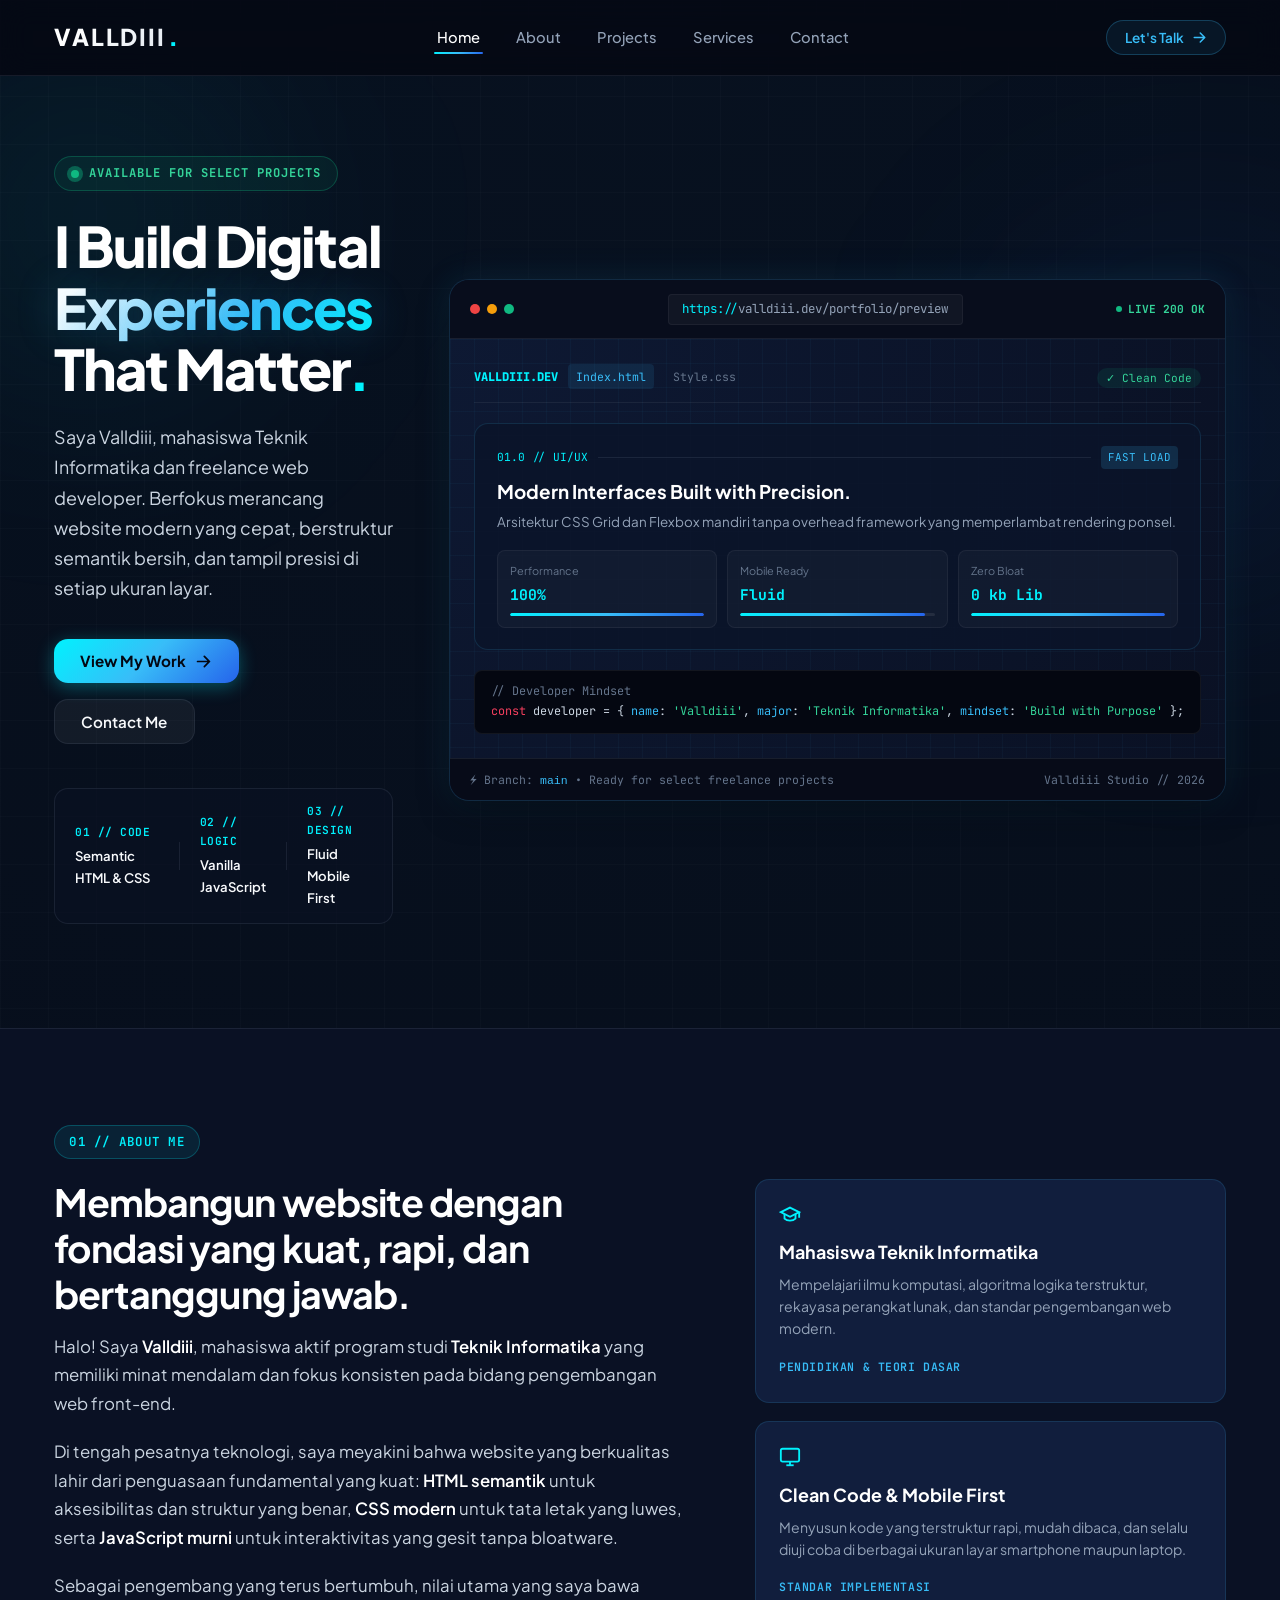
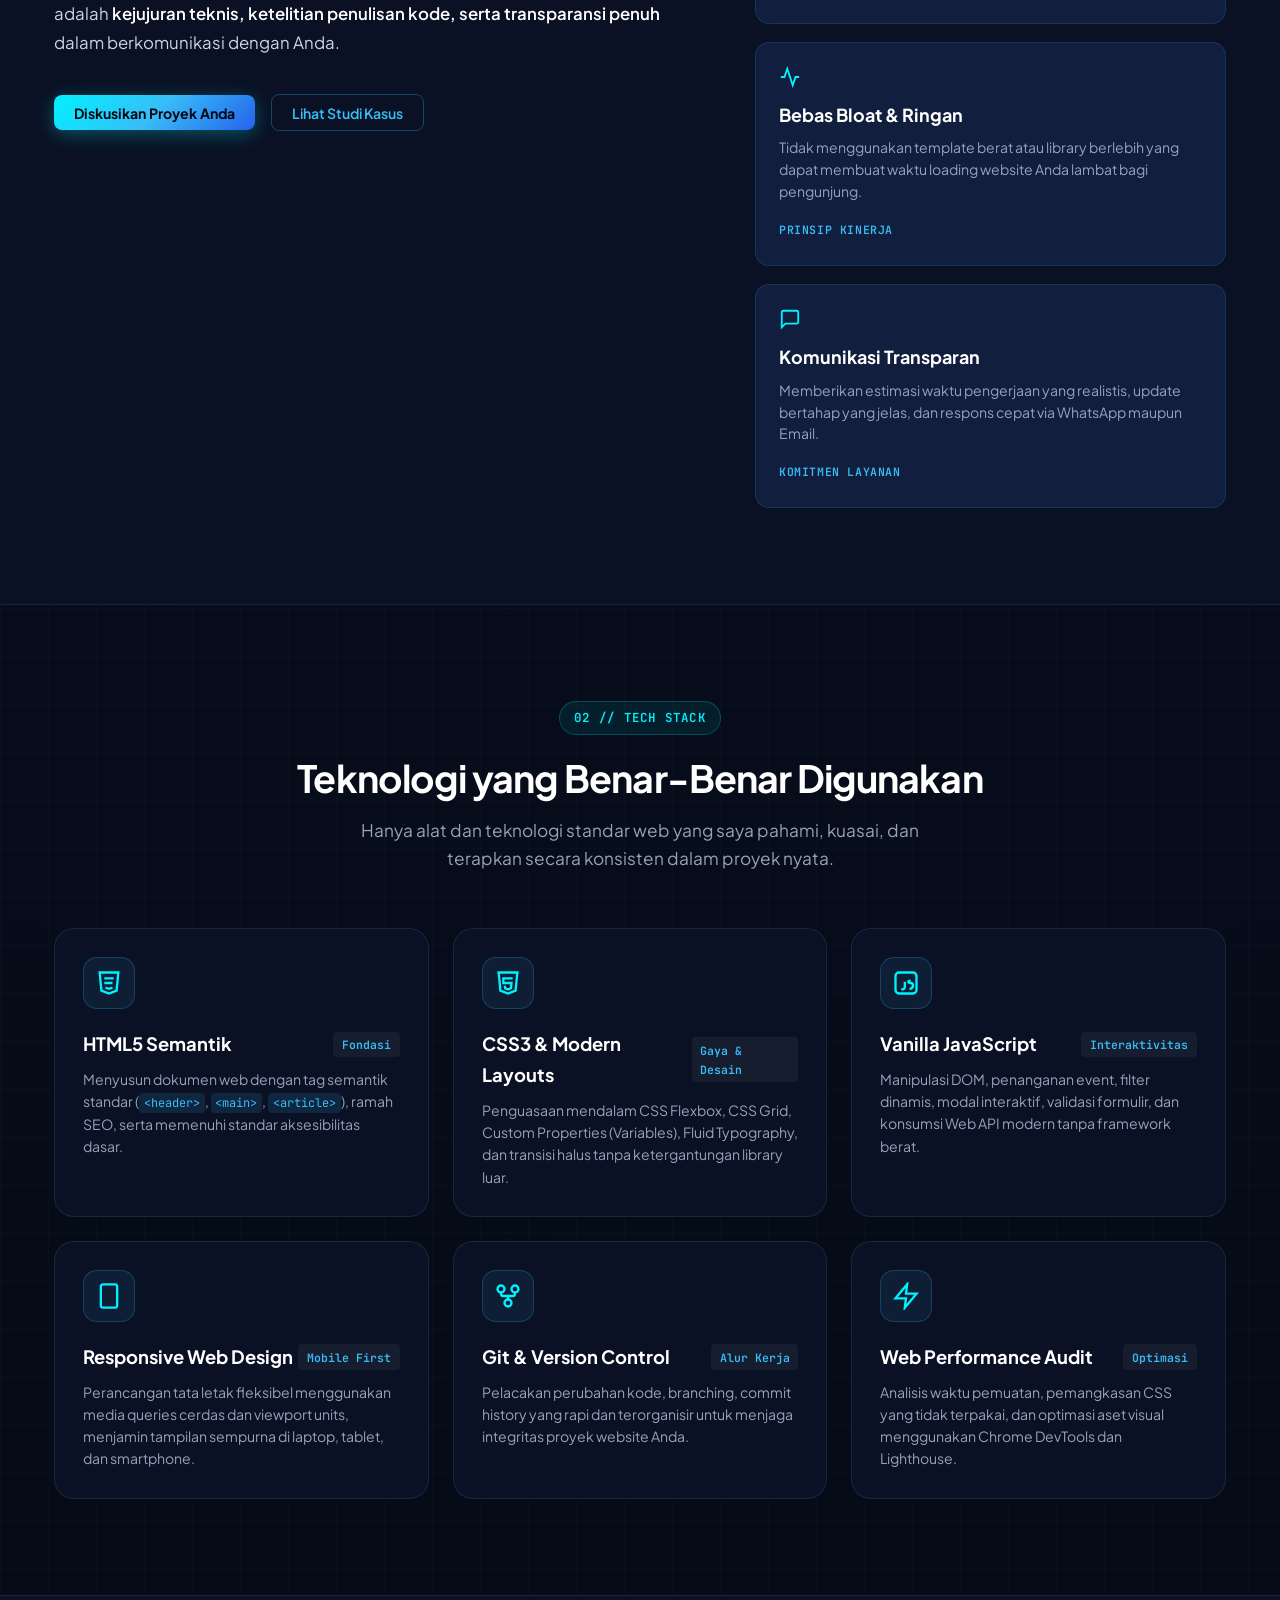
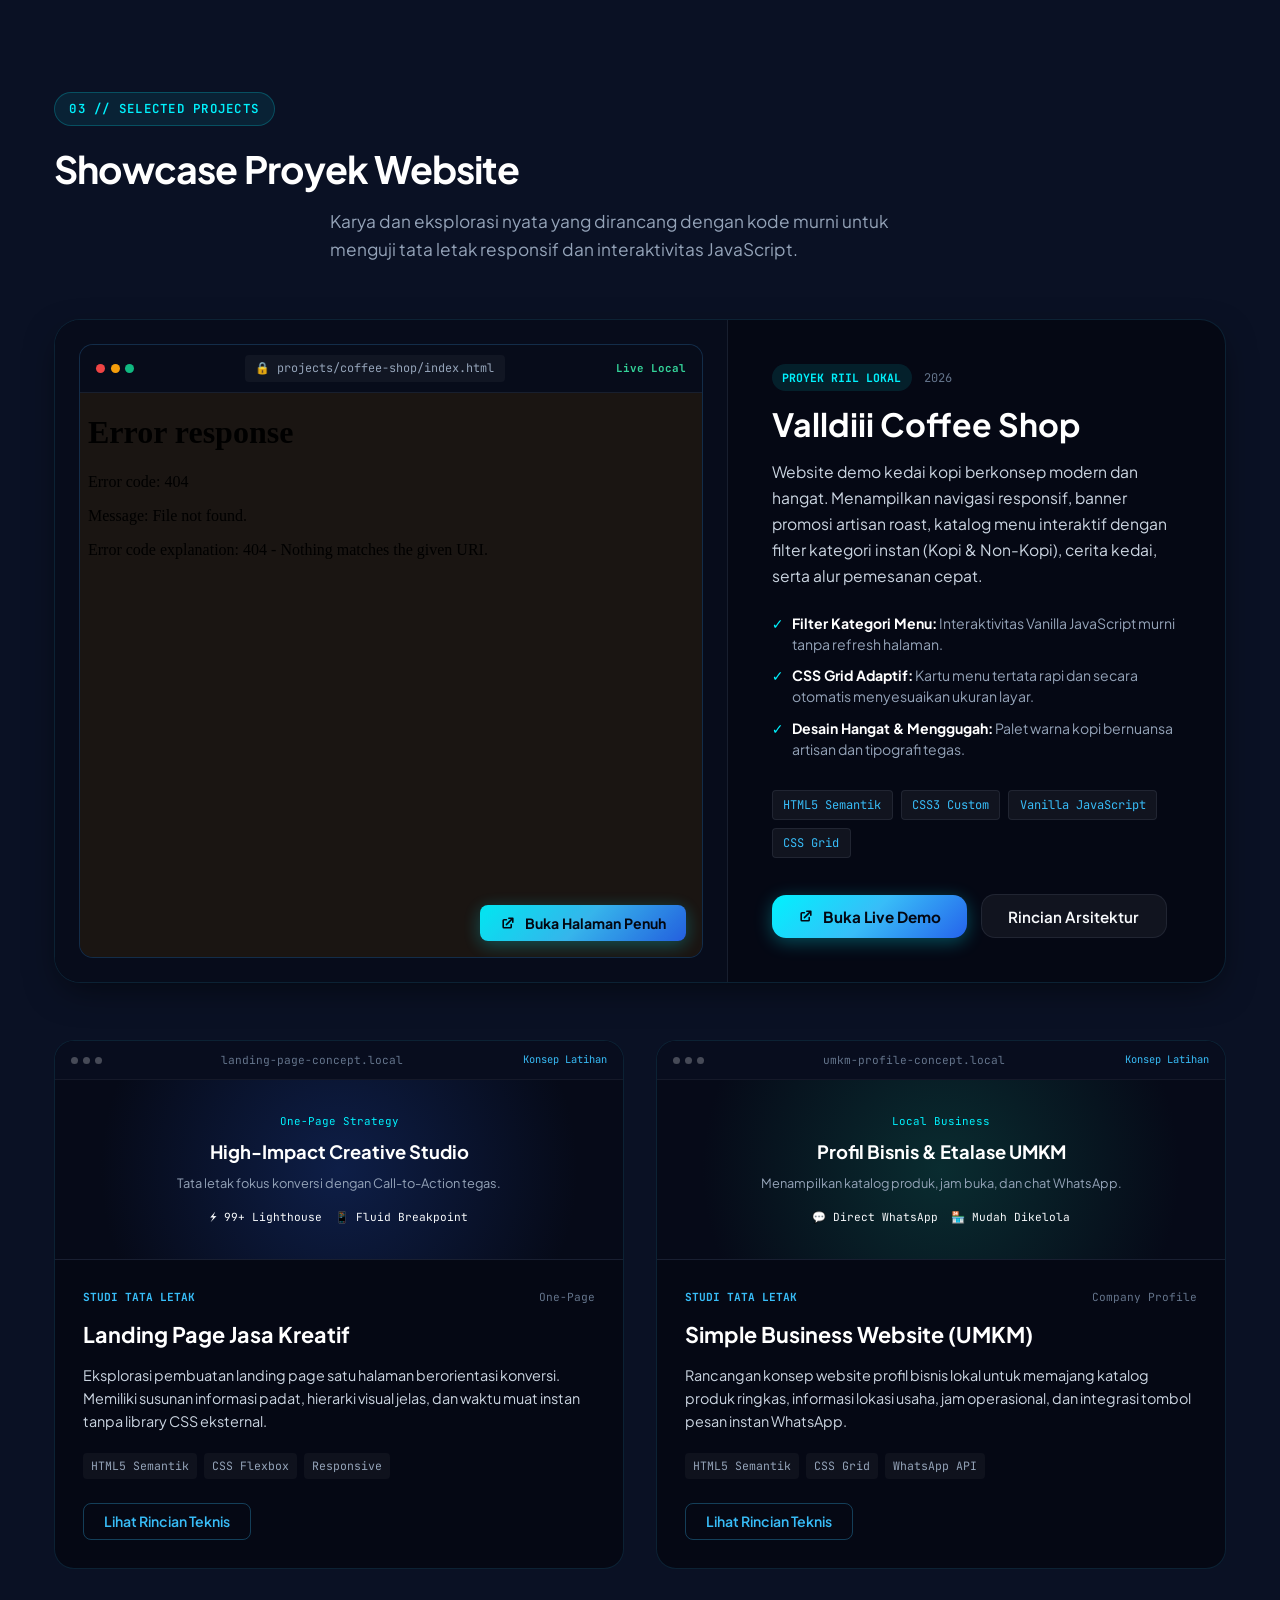
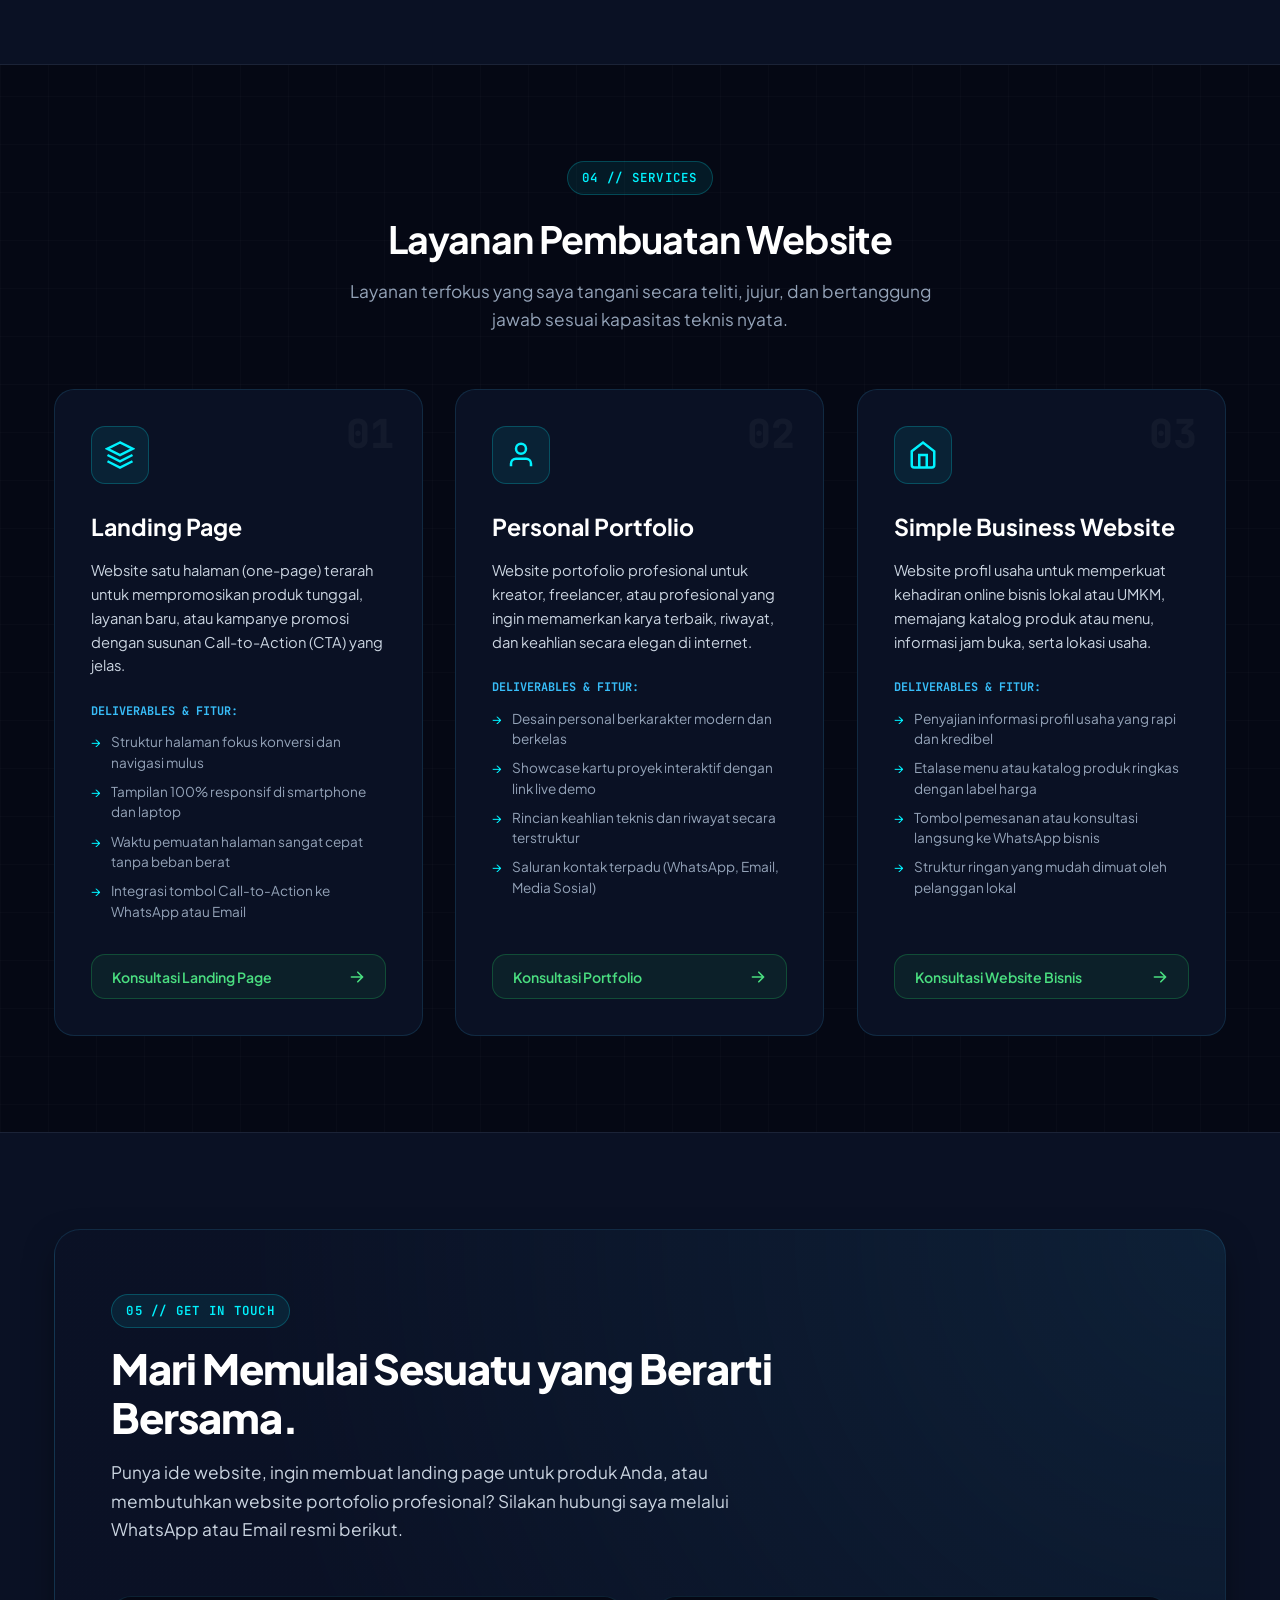
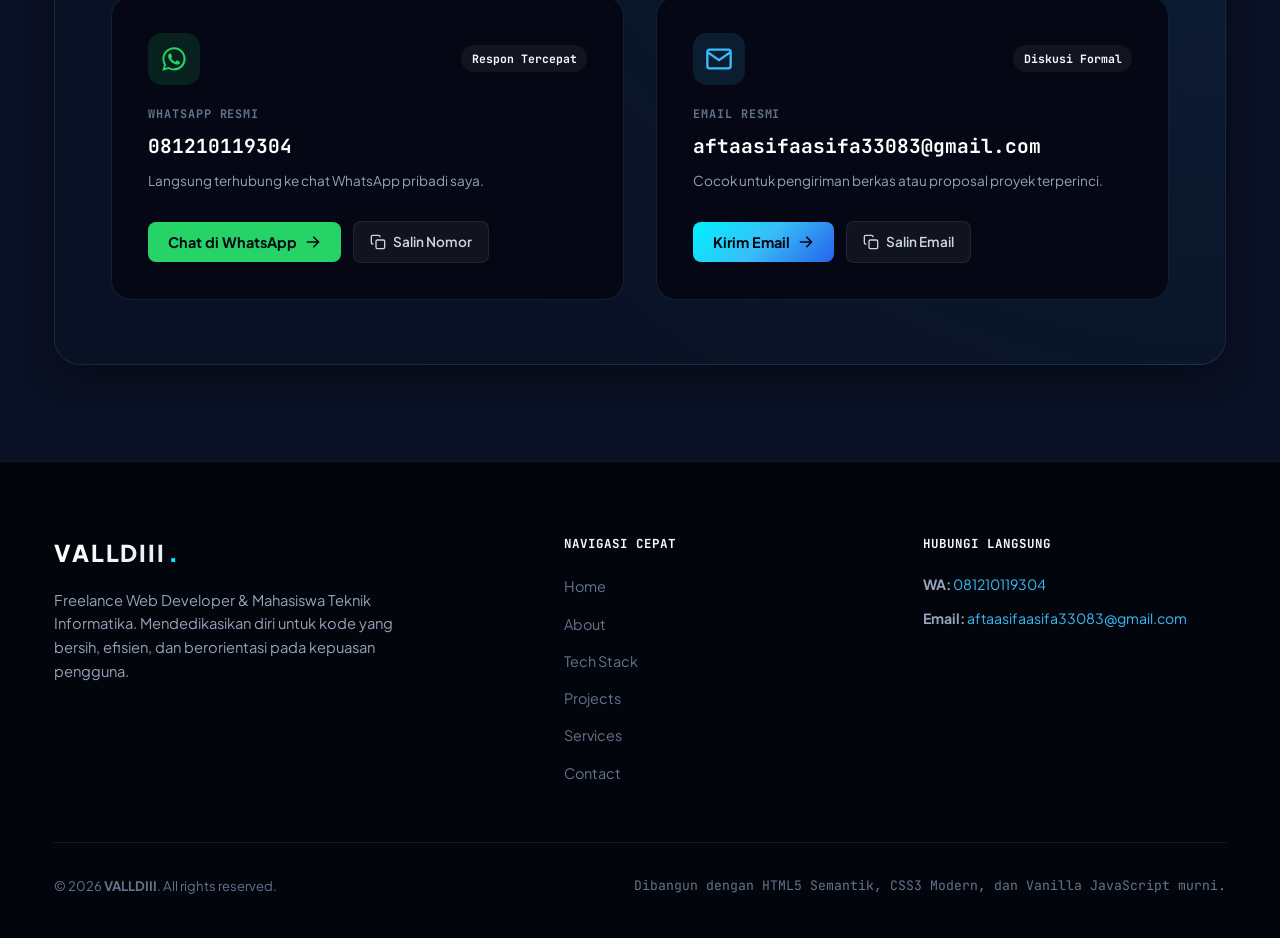
==== index.html @ b95121d5 "Upload portfolio VALLDIII" ====
<!DOCTYPE html>
<html lang="id">
<head>
  <meta charset="UTF-8">
  <meta name="viewport" content="width=device-width, initial-scale=1.0">
  <meta name="description" content="Valldiii - Freelance Web Developer & Mahasiswa Teknik Informatika. Membangun website yang cepat, berstruktur semantik, responsif, dan mudah digunakan.">
  <meta name="author" content="Valldiii">
  <meta name="theme-color" content="#05070f">
  <title>VALLDIII — Freelance Web Developer</title>

  <!-- Google Fonts: Plus Jakarta Sans & JetBrains Mono -->
  <link rel="preconnect" href="https://fonts.googleapis.com">
  <link rel="preconnect" href="https://fonts.gstatic.com" crossorigin>
  <link href="https://fonts.googleapis.com/css2?family=JetBrains+Mono:wght@400;500;600;700&family=Plus+Jakarta+Sans:wght@400;500;600;700;800&display=swap" rel="stylesheet">

  <!-- Main Stylesheet -->
  <link rel="stylesheet" href="style.css?v=3.0">
</head>
<body>

  <!-- ========================================================
       1. HEADER & NAVBAR
       ======================================================== -->
  <header class="site-header" id="header">
    <div class="container nav-container">
      <!-- Minimalist Text Logo -->
      <a href="#home" class="brand-logo" aria-label="Valldiii - Kembali ke Beranda">
        <span class="logo-text">VALLDIII</span>
        <span class="logo-dot" aria-hidden="true">.</span>
      </a>

      <!-- Desktop Navigation Menu -->
      <nav class="nav-menu" id="nav-menu" aria-label="Navigasi Utama">
        <ul class="nav-list">
          <li><a href="#home" class="nav-link active">Home</a></li>
          <li><a href="#about" class="nav-link">About</a></li>
          <li><a href="#projects" class="nav-link">Projects</a></li>
          <li><a href="#services" class="nav-link">Services</a></li>
          <li><a href="#contact" class="nav-link">Contact</a></li>
        </ul>
      </nav>

      <!-- Right Header Actions -->
      <div class="header-action">
        <a href="#contact" class="btn btn-nav-cta">
          <span>Let's Talk</span>
          <svg viewBox="0 0 20 20" fill="currentColor" width="15" height="15" aria-hidden="true">
            <path fill-rule="evenodd" d="M10.293 3.293a1 1 0 011.414 0l6 6a1 1 0 010 1.414l-6 6a1 1 0 01-1.414-1.414L14.586 11H3a1 1 0 110-2h11.586l-4.293-4.293a1 1 0 010-1.414z" clip-rule="evenodd"/>
          </svg>
        </a>

        <!-- Mobile Hamburger Toggle -->
        <button type="button" class="nav-toggle" id="nav-toggle" aria-controls="nav-menu" aria-expanded="false" aria-label="Buka menu navigasi mobile">
          <span class="hamburger-bar"></span>
          <span class="hamburger-bar"></span>
          <span class="hamburger-bar"></span>
        </button>
      </div>
    </div>
  </header>

  <!-- Mobile Navigation Drawer Overlay -->
  <div class="mobile-drawer-overlay" id="drawer-overlay" aria-hidden="true"></div>

  <main>
    <!-- ========================================================
         2. HERO SECTION (EDITORIAL 2-COLUMN LAYOUT)
         ======================================================== -->
    <section class="hero-section" id="home">
      <!-- Ambient Gradient Backlight -->
      <div class="hero-glow-orb hero-orb-left" aria-hidden="true"></div>
      <div class="hero-glow-orb hero-orb-right" aria-hidden="true"></div>

      <div class="container hero-container">
        <!-- Kolom Kiri: Headline & Call To Actions -->
        <div class="hero-col-content" data-reveal="fade-up">
          <div class="hero-status-pill">
            <span class="pulse-core"></span>
            <span class="status-label">AVAILABLE FOR SELECT PROJECTS</span>
          </div>

          <h1 class="hero-headline">
            I Build Digital <br>
            <span class="headline-gradient">Experiences</span> <br>
            That Matter<span class="accent-period">.</span>
          </h1>

          <p class="hero-lead">
            Saya Valldiii, mahasiswa Teknik Informatika dan freelance web developer. Berfokus merancang website modern yang cepat, berstruktur semantik bersih, dan tampil presisi di setiap ukuran layar.
          </p>

          <div class="hero-cta-group">
            <a href="#projects" class="btn btn-primary" id="hero-btn-work">
              <span>View My Work</span>
              <svg viewBox="0 0 20 20" fill="currentColor" width="17" height="17" aria-hidden="true">
                <path fill-rule="evenodd" d="M10.293 3.293a1 1 0 011.414 0l6 6a1 1 0 010 1.414l-6 6a1 1 0 01-1.414-1.414L14.586 11H3a1 1 0 110-2h11.586l-4.293-4.293a1 1 0 010-1.414z" clip-rule="evenodd"/>
              </svg>
            </a>
            <a href="#contact" class="btn btn-secondary" id="hero-btn-contact">
              <span>Contact Me</span>
            </a>
          </div>

          <!-- Developer Telemetry Badges -->
          <div class="hero-telemetry-strip">
            <div class="telemetry-item">
              <span class="telemetry-tag">01 // CODE</span>
              <span class="telemetry-value">Semantic HTML &amp; CSS</span>
            </div>
            <div class="telemetry-separator" aria-hidden="true"></div>
            <div class="telemetry-item">
              <span class="telemetry-tag">02 // LOGIC</span>
              <span class="telemetry-value">Vanilla JavaScript</span>
            </div>
            <div class="telemetry-separator" aria-hidden="true"></div>
            <div class="telemetry-item">
              <span class="telemetry-tag">03 // DESIGN</span>
              <span class="telemetry-value">Fluid Mobile First</span>
            </div>
          </div>
        </div>

        <!-- Kolom Kanan: High-Fidelity Developer Browser & Code Mockup -->
        <div class="hero-col-mockup" data-reveal="fade-left">
          <div class="mockup-frame-card" aria-label="Mockup antarmuka website dan kode murni Valldiii">
            <!-- Decorative Window Grid Header -->
            <div class="mockup-window-topbar">
              <div class="window-controls" aria-hidden="true">
                <span class="ctrl-dot dot-close"></span>
                <span class="ctrl-dot dot-minimize"></span>
                <span class="ctrl-dot dot-maximize"></span>
              </div>
              <div class="window-address-tab">
                <span class="addr-protocol">https://</span>valldiii.dev/portfolio/preview
              </div>
              <div class="window-status-badge">
                <span class="status-live-dot"></span> LIVE 200 OK
              </div>
            </div>

            <!-- Mockup Interactive Viewport -->
            <div class="mockup-viewport">
              <!-- Decorative Grid Lines -->
              <div class="viewport-grid-bg" aria-hidden="true"></div>

              <!-- Top Micro Nav -->
              <div class="mock-browser-nav">
                <div class="mock-nav-left">
                  <span class="mock-brand-badge">VALLDIII.DEV</span>
                  <span class="mock-nav-item active">Index.html</span>
                  <span class="mock-nav-item">Style.css</span>
                </div>
                <div class="mock-nav-right">
                  <span class="mock-build-pill">✓ Clean Code</span>
                </div>
              </div>

              <!-- Visual Website Showcase Inside Mockup -->
              <div class="mock-showcase-box">
                <div class="mock-eyebrow-line">
                  <span class="mock-num">01.0 // UI/UX</span>
                  <span class="mock-line"></span>
                  <span class="mock-chip">FAST LOAD</span>
                </div>
                <h3 class="mock-h3">Modern Interfaces Built with Precision.</h3>
                <p class="mock-p">
                  Arsitektur CSS Grid dan Flexbox mandiri tanpa overhead framework yang memperlambat rendering ponsel.
                </p>

                <!-- Mini Cards Component Demo -->
                <div class="mock-metrics-row">
                  <div class="mock-metric-card">
                    <span class="metric-title">Performance</span>
                    <span class="metric-num">100%</span>
                    <div class="metric-bar"><div class="metric-fill" style="width: 100%;"></div></div>
                  </div>
                  <div class="mock-metric-card">
                    <span class="metric-title">Mobile Ready</span>
                    <span class="metric-num">Fluid</span>
                    <div class="metric-bar"><div class="metric-fill" style="width: 95%;"></div></div>
                  </div>
                  <div class="mock-metric-card">
                    <span class="metric-title">Zero Bloat</span>
                    <span class="metric-num">0 kb Lib</span>
                    <div class="metric-bar"><div class="metric-fill" style="width: 100%;"></div></div>
                  </div>
                </div>
              </div>

              <!-- Code Snippet Bar -->
              <div class="mock-code-strip">
                <div class="code-comment">// Developer Mindset</div>
                <div class="code-line"><span class="c-keyword">const</span> developer = { <span class="c-prop">name</span>: <span class="c-str">'Valldiii'</span>, <span class="c-prop">major</span>: <span class="c-str">'Teknik Informatika'</span>, <span class="c-prop">mindset</span>: <span class="c-str">'Build with Purpose'</span> };</div>
              </div>
            </div>

            <!-- Mockup Window Footer Terminal -->
            <div class="mockup-window-footer">
              <span class="term-left">⚡ Branch: <code>main</code> • Ready for select freelance projects</span>
              <span class="term-right">Valldiii Studio // 2026</span>
            </div>
          </div>
        </div>
      </div>
    </section>

    <!-- ========================================================
         3. ABOUT SECTION (EDITORIAL STATEMENT & STUDENT PROFILE)
         ======================================================== -->
    <section class="site-section about-section" id="about">
      <div class="container">
        <div class="section-badge-wrap" data-reveal="fade-up">
          <span class="editorial-badge">01 // ABOUT ME</span>
        </div>

        <div class="about-grid">
          <!-- Kolom Kiri: Cerita & Pendekatan Jujur -->
          <div class="about-main-narrative" data-reveal="fade-up">
            <h2 class="section-title">
              Membangun website dengan fondasi yang kuat, rapi, dan bertanggung jawab.
            </h2>
            <div class="about-bio-text">
              <p>
                Halo! Saya <strong>Valldiii</strong>, mahasiswa aktif program studi <strong>Teknik Informatika</strong> yang memiliki minat mendalam dan fokus konsisten pada bidang pengembangan web front-end.
              </p>
              <p>
                Di tengah pesatnya teknologi, saya meyakini bahwa website yang berkualitas lahir dari penguasaan fundamental yang kuat: <strong>HTML semantik</strong> untuk aksesibilitas dan struktur yang benar, <strong>CSS modern</strong> untuk tata letak yang luwes, serta <strong>JavaScript murni</strong> untuk interaktivitas yang gesit tanpa bloatware.
              </p>
              <p>
                Sebagai pengembang yang terus bertumbuh, nilai utama yang saya bawa adalah <strong>kejujuran teknis, ketelitian penulisan kode, serta transparansi penuh</strong> dalam berkomunikasi dengan Anda.
              </p>
            </div>

            <div class="about-action-row">
              <a href="#contact" class="btn btn-primary btn-sm">
                <span>Diskusikan Proyek Anda</span>
              </a>
              <a href="#projects" class="btn btn-outline btn-sm">
                <span>Lihat Studi Kasus</span>
              </a>
            </div>
          </div>

          <!-- Kolom Kanan: Bento Profile Highlights (Jujur & Relevan) -->
          <div class="about-bento-grid" data-reveal="fade-left">
            <!-- Bento Card 1 -->
            <div class="bento-card">
              <div class="bento-icon-tag">
                <svg viewBox="0 0 24 24" width="22" height="22" fill="none" stroke="currentColor" stroke-width="2">
                  <path d="M22 10v6M2 10l10-5 10 5-10 5z"/>
                  <path d="M6 12v5c3 3 9 3 12 0v-5"/>
                </svg>
              </div>
              <h3 class="bento-title">Mahasiswa Teknik Informatika</h3>
              <p class="bento-desc">
                Mempelajari ilmu komputasi, algoritma logika terstruktur, rekayasa perangkat lunak, dan standar pengembangan web modern.
              </p>
              <span class="bento-meta">Pendidikan &amp; Teori Dasar</span>
            </div>

            <!-- Bento Card 2 -->
            <div class="bento-card">
              <div class="bento-icon-tag">
                <svg viewBox="0 0 24 24" width="22" height="22" fill="none" stroke="currentColor" stroke-width="2">
                  <rect x="2" y="3" width="20" height="14" rx="2" ry="2"/>
                  <line x1="8" y1="21" x2="16" y2="21"/>
                  <line x1="12" y1="17" x2="12" y2="21"/>
                </svg>
              </div>
              <h3 class="bento-title">Clean Code &amp; Mobile First</h3>
              <p class="bento-desc">
                Menyusun kode yang terstruktur rapi, mudah dibaca, dan selalu diuji coba di berbagai ukuran layar smartphone maupun laptop.
              </p>
              <span class="bento-meta">Standar Implementasi</span>
            </div>

            <!-- Bento Card 3 -->
            <div class="bento-card">
              <div class="bento-icon-tag">
                <svg viewBox="0 0 24 24" width="22" height="22" fill="none" stroke="currentColor" stroke-width="2">
                  <polyline points="22 12 18 12 15 21 9 3 6 12 2 12"/>
                </svg>
              </div>
              <h3 class="bento-title">Bebas Bloat &amp; Ringan</h3>
              <p class="bento-desc">
                Tidak menggunakan template berat atau library berlebih yang dapat membuat waktu loading website Anda lambat bagi pengunjung.
              </p>
              <span class="bento-meta">Prinsip Kinerja</span>
            </div>

            <!-- Bento Card 4 -->
            <div class="bento-card">
              <div class="bento-icon-tag">
                <svg viewBox="0 0 24 24" width="22" height="22" fill="none" stroke="currentColor" stroke-width="2">
                  <path d="M21 15a2 2 0 0 1-2 2H7l-4 4V5a2 2 0 0 1 2-2h14a2 2 0 0 1 2 2z"/>
                </svg>
              </div>
              <h3 class="bento-title">Komunikasi Transparan</h3>
              <p class="bento-desc">
                Memberikan estimasi waktu pengerjaan yang realistis, update bertahap yang jelas, dan respons cepat via WhatsApp maupun Email.
              </p>
              <span class="bento-meta">Komitmen Layanan</span>
            </div>
          </div>
        </div>
      </div>
    </section>

    <!-- ========================================================
         4. TECH STACK SECTION (FOCUSED & HONEST STACK)
         ======================================================== -->
    <section class="site-section tech-section" id="tech-stack">
      <div class="container">
        <div class="section-badge-wrap text-center" data-reveal="fade-up">
          <span class="editorial-badge">02 // TECH STACK</span>
        </div>

        <div class="section-heading-box text-center" data-reveal="fade-up">
          <h2 class="section-title">Teknologi yang Benar-Benar Digunakan</h2>
          <p class="section-subtitle">
            Hanya alat dan teknologi standar web yang saya pahami, kuasai, dan terapkan secara konsisten dalam proyek nyata.
          </p>
        </div>

        <div class="tech-grid" data-reveal="fade-up">
          <!-- Stack Item 1: HTML5 -->
          <div class="tech-item-card">
            <div class="tech-icon-circle">
              <svg viewBox="0 0 24 24" width="28" height="28" fill="none" stroke="currentColor" stroke-width="2">
                <path d="M4 3h16l-1.5 15.5L12 21l-6.5-2.5L4 3z"/>
                <path d="M8 8h8M8 12h7M9 16l3 1 3-1"/>
              </svg>
            </div>
            <div class="tech-body">
              <div class="tech-top">
                <h3 class="tech-name">HTML5 Semantik</h3>
                <span class="tech-badge">Fondasi</span>
              </div>
              <p class="tech-desc">
                Menyusun dokumen web dengan tag semantik standar (<code class="inline-code">&lt;header&gt;</code>, <code class="inline-code">&lt;main&gt;</code>, <code class="inline-code">&lt;article&gt;</code>), ramah SEO, serta memenuhi standar aksesibilitas dasar.
              </p>
            </div>
          </div>

          <!-- Stack Item 2: CSS3 -->
          <div class="tech-item-card">
            <div class="tech-icon-circle">
              <svg viewBox="0 0 24 24" width="28" height="28" fill="none" stroke="currentColor" stroke-width="2">
                <path d="M4 3h16l-1.5 15.5L12 21l-6.5-2.5L4 3z"/>
                <path d="M16 8H8v4h7l-.5 4.5-2.5 1-2.5-1-.2-2"/>
              </svg>
            </div>
            <div class="tech-body">
              <div class="tech-top">
                <h3 class="tech-name">CSS3 &amp; Modern Layouts</h3>
                <span class="tech-badge">Gaya &amp; Desain</span>
              </div>
              <p class="tech-desc">
                Penguasaan mendalam CSS Flexbox, CSS Grid, Custom Properties (Variables), Fluid Typography, dan transisi halus tanpa ketergantungan library luar.
              </p>
            </div>
          </div>

          <!-- Stack Item 3: Vanilla JavaScript -->
          <div class="tech-item-card">
            <div class="tech-icon-circle">
              <svg viewBox="0 0 24 24" width="28" height="28" fill="none" stroke="currentColor" stroke-width="2">
                <rect x="3" y="3" width="18" height="18" rx="3"/>
                <path d="M8 17c1.5 1 3 0 3-2v-4M15 17c2 0 3-1 3-3s-1-2-2-2-2 0-2-1 1-1 2-1"/>
              </svg>
            </div>
            <div class="tech-body">
              <div class="tech-top">
                <h3 class="tech-name">Vanilla JavaScript</h3>
                <span class="tech-badge">Interaktivitas</span>
              </div>
              <p class="tech-desc">
                Manipulasi DOM, penanganan event, filter dinamis, modal interaktif, validasi formulir, dan konsumsi Web API modern tanpa framework berat.
              </p>
            </div>
          </div>

          <!-- Stack Item 4: Responsive Design -->
          <div class="tech-item-card">
            <div class="tech-icon-circle">
              <svg viewBox="0 0 24 24" width="28" height="28" fill="none" stroke="currentColor" stroke-width="2">
                <rect x="5" y="2" width="14" height="20" rx="2" ry="2"/>
                <line x1="12" y1="18" x2="12.01" y2="18"/>
              </svg>
            </div>
            <div class="tech-body">
              <div class="tech-top">
                <h3 class="tech-name">Responsive Web Design</h3>
                <span class="tech-badge">Mobile First</span>
              </div>
              <p class="tech-desc">
                Perancangan tata letak fleksibel menggunakan media queries cerdas dan viewport units, menjamin tampilan sempurna di laptop, tablet, dan smartphone.
              </p>
            </div>
          </div>

          <!-- Stack Item 5: Git & GitHub -->
          <div class="tech-item-card">
            <div class="tech-icon-circle">
              <svg viewBox="0 0 24 24" width="28" height="28" fill="none" stroke="currentColor" stroke-width="2">
                <circle cx="12" cy="18" r="3"/>
                <circle cx="6" cy="6" r="3"/>
                <circle cx="18" cy="6" r="3"/>
                <path d="M18 9v1a2 2 0 0 1-2 2H8a2 2 0 0 1-2-2V9M12 12v3"/>
              </svg>
            </div>
            <div class="tech-body">
              <div class="tech-top">
                <h3 class="tech-name">Git &amp; Version Control</h3>
                <span class="tech-badge">Alur Kerja</span>
              </div>
              <p class="tech-desc">
                Pelacakan perubahan kode, branching, commit history yang rapi dan terorganisir untuk menjaga integritas proyek website Anda.
              </p>
            </div>
          </div>

          <!-- Stack Item 6: DevTools & Performance -->
          <div class="tech-item-card">
            <div class="tech-icon-circle">
              <svg viewBox="0 0 24 24" width="28" height="28" fill="none" stroke="currentColor" stroke-width="2">
                <polygon points="13 2 3 14 12 14 11 22 21 10 12 10 13 2"/>
              </svg>
            </div>
            <div class="tech-body">
              <div class="tech-top">
                <h3 class="tech-name">Web Performance Audit</h3>
                <span class="tech-badge">Optimasi</span>
              </div>
              <p class="tech-desc">
                Analisis waktu pemuatan, pemangkasan CSS yang tidak terpakai, dan optimasi aset visual menggunakan Chrome DevTools dan Lighthouse.
              </p>
            </div>
          </div>
        </div>
      </div>
    </section>

    <!-- ========================================================
         5. SELECTED PROJECTS SECTION
         ======================================================== -->
    <section class="site-section projects-section" id="projects">
      <div class="container">
        <div class="section-badge-wrap" data-reveal="fade-up">
          <span class="editorial-badge">03 // SELECTED PROJECTS</span>
        </div>

        <div class="section-heading-box" data-reveal="fade-up">
          <h2 class="section-title">Showcase Proyek Website</h2>
          <p class="section-subtitle">
            Karya dan eksplorasi nyata yang dirancang dengan kode murni untuk menguji tata letak responsif dan interaktivitas JavaScript.
          </p>
        </div>

        <!-- Featured Project 1: Valldiii Coffee Shop (Real Local Project) -->
        <article class="featured-project-card" data-reveal="fade-up" id="project-coffee">
          <div class="project-card-grid">
            <!-- Left: High-Fidelity Browser Frame Preview with Live Toggle -->
            <div class="project-mockup-wrapper">
              <div class="project-browser-window">
                <div class="browser-window-header">
                  <div class="browser-dots" aria-hidden="true">
                    <span></span><span></span><span></span>
                  </div>
                  <div class="browser-address">
                    <span class="addr-lock">🔒</span> projects/coffee-shop/index.html
                  </div>
                  <div class="browser-tag-status">Live Local</div>
                </div>

                <!-- Preview Canvas / Interactive Frame -->
                <div class="browser-preview-viewport">
                  <!-- Real Interactive Embed of the Local Coffee Shop Project -->
                  <iframe 
                    src="projects/coffee-shop/index.html" 
                    title="Pratinjau Interaktif Valldiii Coffee Shop" 
                    class="coffee-shop-iframe" 
                    loading="lazy">
                  </iframe>

                  <!-- Floating Hover Overlay Button for Direct Action -->
                  <div class="preview-direct-overlay">
                    <a href="projects/coffee-shop/index.html" target="_blank" rel="noopener noreferrer" class="btn btn-primary btn-sm" aria-label="Buka proyek Coffee Shop di tab baru">
                      <svg viewBox="0 0 20 20" fill="currentColor" width="16" height="16" aria-hidden="true">
                        <path d="M11 3a1 1 0 100 2h2.586l-6.293 6.293a1 1 0 101.414 1.414L15 6.414V9a1 1 0 102 0V4a1 1 0 00-1-1h-5z"/>
                        <path d="M5 5a2 2 0 00-2 2v8a2 2 0 002 2h8a2 2 0 002-2v-3a1 1 0 10-2 0v3H5V7h3a1 1 0 000-2H5z"/>
                      </svg>
                      <span>Buka Halaman Penuh</span>
                    </a>
                  </div>
                </div>
              </div>
            </div>

            <!-- Right: Project Description & Technical Highlights -->
            <div class="project-info-wrapper">
              <div class="project-status-row">
                <span class="project-flag">PROYEK RIIL LOKAL</span>
                <span class="project-year">2026</span>
              </div>

              <h3 class="project-title">Valldiii Coffee Shop</h3>

              <p class="project-description">
                Website demo kedai kopi berkonsep modern dan hangat. Menampilkan navigasi responsif, banner promosi artisan roast, katalog menu interaktif dengan filter kategori instan (Kopi &amp; Non-Kopi), cerita kedai, serta alur pemesanan cepat.
              </p>

              <div class="project-features-list">
                <div class="feature-bullet">
                  <span class="bullet-check">✓</span>
                  <span><strong>Filter Kategori Menu:</strong> Interaktivitas Vanilla JavaScript murni tanpa refresh halaman.</span>
                </div>
                <div class="feature-bullet">
                  <span class="bullet-check">✓</span>
                  <span><strong>CSS Grid Adaptif:</strong> Kartu menu tertata rapi dan secara otomatis menyesuaikan ukuran layar.</span>
                </div>
                <div class="feature-bullet">
                  <span class="bullet-check">✓</span>
                  <span><strong>Desain Hangat &amp; Menggugah:</strong> Palet warna kopi bernuansa artisan dan tipografi tegas.</span>
                </div>
              </div>

              <div class="project-tech-tags">
                <span class="tech-tag">HTML5 Semantik</span>
                <span class="tech-tag">CSS3 Custom</span>
                <span class="tech-tag">Vanilla JavaScript</span>
                <span class="tech-tag">CSS Grid</span>
              </div>

              <div class="project-actions-group">
                <a href="projects/coffee-shop/index.html" target="_blank" rel="noopener noreferrer" class="btn btn-primary" id="btn-open-coffee">
                  <svg viewBox="0 0 20 20" fill="currentColor" width="16" height="16" aria-hidden="true">
                    <path d="M11 3a1 1 0 100 2h2.586l-6.293 6.293a1 1 0 101.414 1.414L15 6.414V9a1 1 0 102 0V4a1 1 0 00-1-1h-5z"/>
                    <path d="M5 5a2 2 0 00-2 2v8a2 2 0 002 2h8a2 2 0 002-2v-3a1 1 0 10-2 0v3H5V7h3a1 1 0 000-2H5z"/>
                  </svg>
                  <span>Buka Live Demo</span>
                </a>
                <button type="button" class="btn btn-secondary" data-action="view-details" data-project="coffee" id="btn-coffee-details">
                  <span>Rincian Arsitektur</span>
                </button>
              </div>
            </div>
          </div>
        </article>

        <!-- Secondary Projects Row: Practice Studies & Architectural Exploration -->
        <div class="secondary-projects-grid">
          <!-- Project 2: Creative Studio Landing Page Study -->
          <article class="secondary-project-card" data-reveal="fade-up" id="project-agency">
            <div class="card-browser-mockup">
              <div class="mockup-top-bar">
                <div class="mockup-dots"><span></span><span></span><span></span></div>
                <div class="mockup-slug">landing-page-concept.local</div>
                <span class="mockup-tag">Konsep Latihan</span>
              </div>
              <div class="mockup-screen-content agency-visual">
                <div class="mini-hero-badge">One-Page Strategy</div>
                <h4>High-Impact Creative Studio</h4>
                <p>Tata letak fokus konversi dengan Call-to-Action tegas.</p>
                <div class="mini-metrics-strip">
                  <span>⚡ 99+ Lighthouse</span>
                  <span>📱 Fluid Breakpoint</span>
                </div>
              </div>
            </div>

            <div class="secondary-card-body">
              <div class="sec-meta-row">
                <span class="sec-badge">STUDI TATA LETAK</span>
                <span class="sec-time">One-Page</span>
              </div>
              <h3 class="sec-title">Landing Page Jasa Kreatif</h3>
              <p class="sec-desc">
                Eksplorasi pembuatan landing page satu halaman berorientasi konversi. Memiliki susunan informasi padat, hierarki visual jelas, dan waktu muat instan tanpa library CSS eksternal.
              </p>
              <div class="sec-tech-row">
                <span class="tech-tag-sm">HTML5 Semantik</span>
                <span class="tech-tag-sm">CSS Flexbox</span>
                <span class="tech-tag-sm">Responsive</span>
              </div>
              <div class="sec-action-row">
                <button type="button" class="btn btn-outline btn-sm" data-action="view-details" data-project="agency" id="btn-agency-details">
                  <span>Lihat Rincian Teknis</span>
                </button>
              </div>
            </div>
          </article>

          <!-- Project 3: Simple Business Website Study -->
          <article class="secondary-project-card" data-reveal="fade-up" id="project-business">
            <div class="card-browser-mockup">
              <div class="mockup-top-bar">
                <div class="mockup-dots"><span></span><span></span><span></span></div>
                <div class="mockup-slug">umkm-profile-concept.local</div>
                <span class="mockup-tag">Konsep Latihan</span>
              </div>
              <div class="mockup-screen-content business-visual">
                <div class="mini-hero-badge">Local Business</div>
                <h4>Profil Bisnis &amp; Etalase UMKM</h4>
                <p>Menampilkan katalog produk, jam buka, dan chat WhatsApp.</p>
                <div class="mini-metrics-strip">
                  <span>💬 Direct WhatsApp</span>
                  <span>🏪 Mudah Dikelola</span>
                </div>
              </div>
            </div>

            <div class="secondary-card-body">
              <div class="sec-meta-row">
                <span class="sec-badge">STUDI TATA LETAK</span>
                <span class="sec-time">Company Profile</span>
              </div>
              <h3 class="sec-title">Simple Business Website (UMKM)</h3>
              <p class="sec-desc">
                Rancangan konsep website profil bisnis lokal untuk memajang katalog produk ringkas, informasi lokasi usaha, jam operasional, dan integrasi tombol pesan instan WhatsApp.
              </p>
              <div class="sec-tech-row">
                <span class="tech-tag-sm">HTML5 Semantik</span>
                <span class="tech-tag-sm">CSS Grid</span>
                <span class="tech-tag-sm">WhatsApp API</span>
              </div>
              <div class="sec-action-row">
                <button type="button" class="btn btn-outline btn-sm" data-action="view-details" data-project="business" id="btn-business-details">
                  <span>Lihat Rincian Teknis</span>
                </button>
              </div>
            </div>
          </article>
        </div>
      </div>
    </section>

    <!-- ========================================================
         6. SERVICES SECTION (3 CORE SERVICES)
         ======================================================== -->
    <section class="site-section services-section" id="services">
      <div class="container">
        <div class="section-badge-wrap text-center" data-reveal="fade-up">
          <span class="editorial-badge">04 // SERVICES</span>
        </div>

        <div class="section-heading-box text-center" data-reveal="fade-up">
          <h2 class="section-title">Layanan Pembuatan Website</h2>
          <p class="section-subtitle">
            Layanan terfokus yang saya tangani secara teliti, jujur, dan bertanggung jawab sesuai kapasitas teknis nyata.
          </p>
        </div>

        <div class="services-cards-grid">
          <!-- Service 1: Landing Page -->
          <div class="service-editorial-card" data-reveal="fade-up">
            <div class="service-card-number">01</div>
            <div class="service-icon-box">
              <svg viewBox="0 0 24 24" width="30" height="30" fill="none" stroke="currentColor" stroke-width="2">
                <polygon points="12 2 2 7 12 12 22 7 12 2"/>
                <polyline points="2 17 12 22 22 17"/>
                <polyline points="2 12 12 17 22 12"/>
              </svg>
            </div>
            <h3 class="service-heading">Landing Page</h3>
            <p class="service-paragraph">
              Website satu halaman (one-page) terarah untuk mempromosikan produk tunggal, layanan baru, atau kampanye promosi dengan susunan Call-to-Action (CTA) yang jelas.
            </p>

            <div class="service-features-block">
              <span class="features-label">Deliverables &amp; Fitur:</span>
              <ul class="service-deliverables">
                <li>Struktur halaman fokus konversi dan navigasi mulus</li>
                <li>Tampilan 100% responsif di smartphone dan laptop</li>
                <li>Waktu pemuatan halaman sangat cepat tanpa beban berat</li>
                <li>Integrasi tombol Call-to-Action ke WhatsApp atau Email</li>
              </ul>
            </div>

            <a href="https://wa.me/6281210119304?text=Halo%20Valldiii%2C%20saya%20tertarik%20untuk%20berdiskusi%20tentang%20pembuatan%20Landing%20Page" target="_blank" rel="noopener noreferrer" class="btn btn-service-cta" aria-label="Konsultasi jasa Landing Page via WhatsApp">
              <span>Konsultasi Landing Page</span>
              <svg viewBox="0 0 20 20" fill="currentColor" width="16" height="16" aria-hidden="true">
                <path fill-rule="evenodd" d="M10.293 3.293a1 1 0 011.414 0l6 6a1 1 0 010 1.414l-6 6a1 1 0 01-1.414-1.414L14.586 11H3a1 1 0 110-2h11.586l-4.293-4.293a1 1 0 010-1.414z" clip-rule="evenodd"/>
              </svg>
            </a>
          </div>

          <!-- Service 2: Personal Portfolio -->
          <div class="service-editorial-card" data-reveal="fade-up">
            <div class="service-card-number">02</div>
            <div class="service-icon-box">
              <svg viewBox="0 0 24 24" width="30" height="30" fill="none" stroke="currentColor" stroke-width="2">
                <path d="M20 21v-2a4 4 0 0 0-4-4H8a4 4 0 0 0-4 4v2"/>
                <circle cx="12" cy="7" r="4"/>
              </svg>
            </div>
            <h3 class="service-heading">Personal Portfolio</h3>
            <p class="service-paragraph">
              Website portofolio profesional untuk kreator, freelancer, atau profesional yang ingin memamerkan karya terbaik, riwayat, dan keahlian secara elegan di internet.
            </p>

            <div class="service-features-block">
              <span class="features-label">Deliverables &amp; Fitur:</span>
              <ul class="service-deliverables">
                <li>Desain personal berkarakter modern dan berkelas</li>
                <li>Showcase kartu proyek interaktif dengan link live demo</li>
                <li>Rincian keahlian teknis dan riwayat secara terstruktur</li>
                <li>Saluran kontak terpadu (WhatsApp, Email, Media Sosial)</li>
              </ul>
            </div>

            <a href="https://wa.me/6281210119304?text=Halo%20Valldiii%2C%20saya%20tertarik%20untuk%20berdiskusi%20tentang%20pembuatan%20Personal%20Portfolio" target="_blank" rel="noopener noreferrer" class="btn btn-service-cta" aria-label="Konsultasi jasa Personal Portfolio via WhatsApp">
              <span>Konsultasi Portfolio</span>
              <svg viewBox="0 0 20 20" fill="currentColor" width="16" height="16" aria-hidden="true">
                <path fill-rule="evenodd" d="M10.293 3.293a1 1 0 011.414 0l6 6a1 1 0 010 1.414l-6 6a1 1 0 01-1.414-1.414L14.586 11H3a1 1 0 110-2h11.586l-4.293-4.293a1 1 0 010-1.414z" clip-rule="evenodd"/>
              </svg>
            </a>
          </div>

          <!-- Service 3: Simple Business Website -->
          <div class="service-editorial-card" data-reveal="fade-up">
            <div class="service-card-number">03</div>
            <div class="service-icon-box">
              <svg viewBox="0 0 24 24" width="30" height="30" fill="none" stroke="currentColor" stroke-width="2">
                <path d="M3 9l9-7 9 7v11a2 2 0 0 1-2 2H5a2 2 0 0 1-2-2z"/>
                <polyline points="9 22 9 12 15 12 15 22"/>
              </svg>
            </div>
            <h3 class="service-heading">Simple Business Website</h3>
            <p class="service-paragraph">
              Website profil usaha untuk memperkuat kehadiran online bisnis lokal atau UMKM, memajang katalog produk atau menu, informasi jam buka, serta lokasi usaha.
            </p>

            <div class="service-features-block">
              <span class="features-label">Deliverables &amp; Fitur:</span>
              <ul class="service-deliverables">
                <li>Penyajian informasi profil usaha yang rapi dan kredibel</li>
                <li>Etalase menu atau katalog produk ringkas dengan label harga</li>
                <li>Tombol pemesanan atau konsultasi langsung ke WhatsApp bisnis</li>
                <li>Struktur ringan yang mudah dimuat oleh pelanggan lokal</li>
              </ul>
            </div>

            <a href="https://wa.me/6281210119304?text=Halo%20Valldiii%2C%20saya%20tertarik%20untuk%20berdiskusi%20tentang%20pembuatan%20Simple%20Business%20Website" target="_blank" rel="noopener noreferrer" class="btn btn-service-cta" aria-label="Konsultasi jasa Simple Business Website via WhatsApp">
              <span>Konsultasi Website Bisnis</span>
              <svg viewBox="0 0 20 20" fill="currentColor" width="16" height="16" aria-hidden="true">
                <path fill-rule="evenodd" d="M10.293 3.293a1 1 0 011.414 0l6 6a1 1 0 010 1.414l-6 6a1 1 0 01-1.414-1.414L14.586 11H3a1 1 0 110-2h11.586l-4.293-4.293a1 1 0 010-1.414z" clip-rule="evenodd"/>
              </svg>
            </a>
          </div>
        </div>
      </div>
    </section>

    <!-- ========================================================
         7. CONTACT SECTION (ACCURATE & VERIFIED CONTACTS)
         ======================================================== -->
    <section class="site-section contact-section" id="contact">
      <div class="container">
        <div class="contact-editorial-frame" data-reveal="fade-up">
          <div class="contact-header-content">
            <span class="editorial-badge">05 // GET IN TOUCH</span>
            <h2 class="contact-main-heading">Mari Memulai Sesuatu yang Berarti Bersama.</h2>
            <p class="contact-lead-text">
              Punya ide website, ingin membuat landing page untuk produk Anda, atau membutuhkan website portofolio profesional? Silakan hubungi saya melalui WhatsApp atau Email resmi berikut.
            </p>
          </div>

          <!-- Dual Contact Cards Grid -->
          <div class="contact-cards-grid">
            <!-- Channel 1: WhatsApp Official -->
            <div class="contact-card card-whatsapp">
              <div class="contact-card-top">
                <div class="contact-icon-wrapper wa-icon">
                  <svg viewBox="0 0 24 24" width="28" height="28" fill="currentColor" aria-hidden="true">
                    <path d="M12.04 2c-5.46 0-9.91 4.45-9.91 9.91 0 1.75.46 3.45 1.32 4.95L2.05 22l5.25-1.38c1.45.79 3.08 1.21 4.74 1.21 5.46 0 9.91-4.45 9.91-9.91 0-2.65-1.03-5.14-2.9-7.01A9.816 9.816 0 0 0 12.04 2zm0 18.15c-1.49 0-2.95-.4-4.23-1.16l-.3-.18-3.14.82.84-3.06-.2-.31c-.83-1.33-1.27-2.87-1.27-4.46 0-4.52 3.68-8.2 8.2-8.2 2.19 0 4.25.85 5.8 2.4 1.55 1.55 2.4 3.61 2.4 5.8 0 4.52-3.68 8.19-8.2 8.19zm4.49-6.14c-.25-.12-1.47-.72-1.7-.81-.23-.08-.39-.12-.56.12-.17.25-.64.81-.79.97-.14.17-.29.19-.54.06-.25-.12-1.05-.39-2-1.23-.74-.66-1.24-1.47-1.38-1.72-.14-.25-.02-.38.11-.51.11-.11.25-.29.37-.43.12-.15.17-.25.25-.42.08-.17.04-.31-.02-.44-.06-.12-.56-1.35-.77-1.85-.2-.49-.41-.42-.56-.43h-.48c-.17 0-.44.06-.67.31-.23.25-.88.86-.88 2.1 0 1.24.9 2.44 1.03 2.61.12.17 1.77 2.7 4.29 3.79.6.26 1.07.41 1.44.53.6.19 1.15.16 1.58.1.48-.07 1.47-.6 1.68-1.18.21-.58.21-1.07.15-1.18-.06-.11-.23-.17-.48-.29z"/>
                  </svg>
                </div>
                <span class="channel-badge">Respon Tercepat</span>
              </div>

              <div class="contact-card-info">
                <span class="channel-label">WHATSAPP RESMI</span>
                <span class="channel-main-value" id="text-whatsapp-display">081210119304</span>
                <p class="channel-subtext">Langsung terhubung ke chat WhatsApp pribadi saya.</p>
              </div>

              <div class="contact-card-actions">
                <a href="https://wa.me/6281210119304" target="_blank" rel="noopener noreferrer" class="btn btn-wa-direct" id="btn-whatsapp-me" aria-label="Buka obrolan WhatsApp">
                  <span>Chat di WhatsApp</span>
                  <svg viewBox="0 0 20 20" fill="currentColor" width="16" height="16" aria-hidden="true">
                    <path fill-rule="evenodd" d="M10.293 3.293a1 1 0 011.414 0l6 6a1 1 0 010 1.414l-6 6a1 1 0 01-1.414-1.414L14.586 11H3a1 1 0 110-2h11.586l-4.293-4.293a1 1 0 010-1.414z" clip-rule="evenodd"/>
                  </svg>
                </a>
                <button type="button" class="btn btn-copy" data-copy-target="081210119304" data-copy-type="Nomor WhatsApp" aria-label="Salin nomor WhatsApp">
                  <svg viewBox="0 0 24 24" width="16" height="16" fill="none" stroke="currentColor" stroke-width="2">
                    <rect x="9" y="9" width="13" height="13" rx="2" ry="2"/>
                    <path d="M5 15H4a2 2 0 0 1-2-2V4a2 2 0 0 1 2-2h9a2 2 0 0 1 2 2v1"/>
                  </svg>
                  <span>Salin Nomor</span>
                </button>
              </div>
            </div>

            <!-- Channel 2: Email Official -->
            <div class="contact-card card-email">
              <div class="contact-card-top">
                <div class="contact-icon-wrapper email-icon">
                  <svg viewBox="0 0 24 24" width="28" height="28" fill="none" stroke="currentColor" stroke-width="2" aria-hidden="true">
                    <path d="M4 4h16c1.1 0 2 .9 2 2v12c0 1.1-.9 2-2 2H4c-1.1 0-2-.9-2-2V6c0-1.1.9-2 2-2z"/>
                    <polyline points="22,6 12,13 2,6"/>
                  </svg>
                </div>
                <span class="channel-badge">Diskusi Formal</span>
              </div>

              <div class="contact-card-info">
                <span class="channel-label">EMAIL RESMI</span>
                <span class="channel-main-value" id="text-email-display">aftaasifaasifa33083@gmail.com</span>
                <p class="channel-subtext">Cocok untuk pengiriman berkas atau proposal proyek terperinci.</p>
              </div>

              <div class="contact-card-actions">
                <a href="mailto:aftaasifaasifa33083@gmail.com?subject=Diskusi%20Proyek%20Website%20-%20Valldiii" class="btn btn-email-direct" id="btn-email-me" aria-label="Kirim Email ke Valldiii">
                  <span>Kirim Email</span>
                  <svg viewBox="0 0 20 20" fill="currentColor" width="16" height="16" aria-hidden="true">
                    <path fill-rule="evenodd" d="M10.293 3.293a1 1 0 011.414 0l6 6a1 1 0 010 1.414l-6 6a1 1 0 01-1.414-1.414L14.586 11H3a1 1 0 110-2h11.586l-4.293-4.293a1 1 0 010-1.414z" clip-rule="evenodd"/>
                  </svg>
                </a>
                <button type="button" class="btn btn-copy" data-copy-target="aftaasifaasifa33083@gmail.com" data-copy-type="Alamat Email" aria-label="Salin alamat email">
                  <svg viewBox="0 0 24 24" width="16" height="16" fill="none" stroke="currentColor" stroke-width="2">
                    <rect x="9" y="9" width="13" height="13" rx="2" ry="2"/>
                    <path d="M5 15H4a2 2 0 0 1-2-2V4a2 2 0 0 1 2-2h9a2 2 0 0 1 2 2v1"/>
                  </svg>
                  <span>Salin Email</span>
                </button>
              </div>
            </div>
          </div>
        </div>
      </div>
    </section>
  </main>

  <!-- ========================================================
       8. FOOTER
       ======================================================== -->
  <footer class="site-footer">
    <div class="container footer-content-wrap">
      <div class="footer-top-row">
        <div class="footer-brand-box">
          <a href="#home" class="brand-logo footer-logo">
            <span class="logo-text">VALLDIII</span>
            <span class="logo-dot">.</span>
          </a>
          <p class="footer-mission">
            Freelance Web Developer &amp; Mahasiswa Teknik Informatika. Mendedikasikan diri untuk kode yang bersih, efisien, dan berorientasi pada kepuasan pengguna.
          </p>
        </div>

        <nav class="footer-nav-menu" aria-label="Navigasi Halaman Footer">
          <span class="footer-col-title">Navigasi Cepat</span>
          <ul class="footer-links-list">
            <li><a href="#home">Home</a></li>
            <li><a href="#about">About</a></li>
            <li><a href="#tech-stack">Tech Stack</a></li>
            <li><a href="#projects">Projects</a></li>
            <li><a href="#services">Services</a></li>
            <li><a href="#contact">Contact</a></li>
          </ul>
        </nav>

        <div class="footer-contact-box">
          <span class="footer-col-title">Hubungi Langsung</span>
          <p class="footer-contact-item">
            <strong>WA:</strong> <a href="https://wa.me/6281210119304" target="_blank" rel="noopener noreferrer">081210119304</a>
          </p>
          <p class="footer-contact-item">
            <strong>Email:</strong> <a href="mailto:aftaasifaasifa33083@gmail.com">aftaasifaasifa33083@gmail.com</a>
          </p>
        </div>
      </div>

      <div class="footer-divider-line"></div>

      <div class="footer-bottom-row">
        <p class="copyright-info">
          &copy; <span id="current-year">2026</span> <strong>VALLDIII</strong>. All rights reserved.
        </p>
        <p class="built-with-note">
          Dibangun dengan HTML5 Semantik, CSS3 Modern, dan Vanilla JavaScript murni.
        </p>
      </div>
    </div>
  </footer>

  <!-- ========================================================
       9. BACK TO TOP BUTTON
       ======================================================== -->
  <button type="button" class="back-to-top" id="back-to-top" aria-label="Kembali ke atas halaman">
    <svg viewBox="0 0 24 24" width="20" height="20" fill="none" stroke="currentColor" stroke-width="2.5" aria-hidden="true">
      <polyline points="18 15 12 9 6 15"/>
    </svg>
  </button>

  <!-- ========================================================
       10. PROJECT DETAIL MODAL DIALOG
       ======================================================== -->
  <div class="modal-overlay" id="project-modal" role="dialog" aria-modal="true" aria-labelledby="modal-project-title" hidden>
    <div class="modal-dialog-box">
      <div class="modal-head">
        <span class="modal-type-tag" id="modal-category">Rincian Teknis</span>
        <button type="button" class="modal-close-btn" id="modal-close" aria-label="Tutup jendela rincian proyek">
          <svg viewBox="0 0 24 24" width="20" height="20" fill="none" stroke="currentColor" stroke-width="2">
            <line x1="18" y1="6" x2="6" y2="18"/>
            <line x1="6" y1="6" x2="18" y2="18"/>
          </svg>
        </button>
      </div>

      <div class="modal-body-content">
        <h3 class="modal-title" id="modal-project-title">Judul Proyek</h3>
        <p class="modal-description" id="modal-project-desc">Deskripsi arsitektur dan tujuan pengembangan proyek.</p>

        <div class="modal-section-block">
          <h4 class="modal-block-heading">Fitur &amp; Implementasi Utama:</h4>
          <ul class="modal-bullets-list" id="modal-features-list">
            <!-- Diisi secara dinamis oleh JavaScript -->
          </ul>
        </div>

        <div class="modal-section-block">
          <h4 class="modal-block-heading">Teknologi yang Digunakan:</h4>
          <div class="modal-tech-pills" id="modal-tech-stack">
            <!-- Diisi secara dinamis oleh JavaScript -->
          </div>
        </div>
      </div>

      <div class="modal-foot-actions">
        <button type="button" class="btn btn-secondary btn-sm" id="modal-btn-dismiss">Tutup</button>
        <a href="#" class="btn btn-primary btn-sm" id="modal-btn-action" target="_blank" rel="noopener noreferrer">Buka Proyek</a>
      </div>
    </div>
  </div>

  <!-- Toast Notification Container -->
  <div class="toast-hub" id="toast-hub" aria-live="polite"></div>

  <!-- Main JavaScript File -->
  <script src="script.js?v=3.0"></script>
</body>
</html>
---- style.css ----
/* ========================================================
   VALLDIII - MODERN FREELANCE WEB DEVELOPER PORTFOLIO
   Design System & Complete Visual Redesign (v3.0)
   Color Palette: Dark Navy, Bluish Obsidian, Crisp White, Electric Cyan/Sky
   ======================================================== */

/* --- 1. CSS VARIABLES & DESIGN TOKENS --- */
:root {
  /* Surface Layers */
  --bg-deep: #050814;
  --bg-surface: #0a1124;
  --bg-surface-elevated: #0f1a36;
  --bg-card: #111e3d;
  --bg-card-hover: #16264d;
  --bg-card-glass: rgba(13, 23, 49, 0.75);
  --bg-glass-nav: rgba(5, 8, 20, 0.88);

  /* Electric Cyan & Sky Scale */
  --accent-cyan: #00f2fe;
  --accent-sky: #38bdf8;
  --accent-sky-hover: #0ea5e9;
  --accent-blue-deep: #2563eb;
  --accent-sky-subtle: rgba(56, 189, 248, 0.08);
  --accent-sky-border: rgba(56, 189, 248, 0.2);
  --accent-sky-glow: rgba(56, 189, 248, 0.28);
  --accent-gradient: linear-gradient(135deg, #00f2fe 0%, #38bdf8 50%, #2563eb 100%);
  --accent-gradient-text: linear-gradient(135deg, #ffffff 10%, #38bdf8 60%, #00f2fe 100%);

  /* Neutral Text Palette */
  --text-white: #ffffff;
  --text-bright: #f8fafc;
  --text-body: #cbd5e1;
  --text-muted: #94a3b8;
  --text-dim: #64748b;
  --text-dark: #050814;

  /* Borders & Grids */
  --border-subtle: rgba(148, 163, 184, 0.12);
  --border-card: rgba(56, 189, 248, 0.14);
  --border-card-hover: rgba(56, 189, 248, 0.45);
  --border-glow: 0 0 25px rgba(56, 189, 248, 0.16);

  /* Functional Status Colors */
  --color-whatsapp: #25d366;
  --color-whatsapp-hover: #20ba5a;
  --color-whatsapp-subtle: rgba(37, 211, 102, 0.12);
  --color-email: #38bdf8;
  --color-success: #10b981;

  /* Typography */
  --font-sans: 'Plus Jakarta Sans', system-ui, -apple-system, BlinkMacSystemFont, 'Segoe UI', Roboto, sans-serif;
  --font-mono: 'JetBrains Mono', 'Fira Code', Consolas, Monaco, monospace;

  /* Spacing & Sizes */
  --max-width: 1220px;
  --header-height: 76px;
  --radius-xs: 4px;
  --radius-sm: 8px;
  --radius-md: 14px;
  --radius-lg: 20px;
  --radius-xl: 26px;
  --radius-full: 9999px;

  /* Shadows */
  --shadow-sm: 0 2px 8px rgba(0, 0, 0, 0.3);
  --shadow-card: 0 12px 35px -8px rgba(0, 0, 0, 0.55);
  --shadow-hover: 0 20px 45px -10px rgba(0, 0, 0, 0.7), 0 0 28px rgba(56, 189, 248, 0.18);

  /* Transitions */
  --transition-fast: 0.16s ease;
  --transition-smooth: 0.28s cubic-bezier(0.16, 1, 0.3, 1);
  --transition-slow: 0.48s cubic-bezier(0.16, 1, 0.3, 1);
}

/* --- 2. GLOBAL RESET & BASE RULES --- */
*,
*::before,
*::after {
  box-sizing: border-box;
  margin: 0;
  padding: 0;
}

html {
  scroll-behavior: smooth;
  scroll-padding-top: calc(var(--header-height) + 1.5rem);
  font-size: 16px;
  -webkit-text-size-adjust: 100%;
}

body {
  font-family: var(--font-sans);
  background-color: var(--bg-deep);
  color: var(--text-body);
  line-height: 1.68;
  overflow-x: hidden;
  min-height: 100vh;
  display: flex;
  flex-direction: column;
  -webkit-font-smoothing: antialiased;
  -moz-osx-font-smoothing: grayscale;
  background-image:
    radial-gradient(circle at 50% 0%, rgba(56, 189, 248, 0.05) 0%, transparent 60%),
    linear-gradient(to right, rgba(255, 255, 255, 0.015) 1px, transparent 1px),
    linear-gradient(to bottom, rgba(255, 255, 255, 0.015) 1px, transparent 1px);
  background-size: 100% 100%, 48px 48px, 48px 48px;
}

main {
  flex: 1;
}

img,
svg {
  display: block;
  max-width: 100%;
}

a {
  color: inherit;
  text-decoration: none;
  transition: color var(--transition-fast);
}

button {
  font-family: inherit;
  border: none;
  background: none;
  cursor: pointer;
}

/* Container */
.container {
  width: 100%;
  max-width: var(--max-width);
  margin-left: auto;
  margin-right: auto;
  padding-left: 1.5rem;
  padding-right: 1.5rem;
}

/* Common Section Padding */
.site-section {
  padding-top: 6rem;
  padding-bottom: 6rem;
  position: relative;
}

/* Text Utilities */
.text-center {
  text-align: center;
}

/* Editorial Badges & Headers */
.editorial-badge {
  display: inline-flex;
  align-items: center;
  gap: 0.5rem;
  padding: 0.35rem 0.9rem;
  font-family: var(--font-mono);
  font-size: 0.78rem;
  font-weight: 600;
  letter-spacing: 0.1em;
  text-transform: uppercase;
  color: var(--accent-cyan);
  background-color: rgba(0, 242, 254, 0.08);
  border: 1px solid rgba(0, 242, 254, 0.22);
  border-radius: var(--radius-full);
}

.section-badge-wrap {
  margin-bottom: 1.25rem;
}

.section-title {
  font-size: 2.35rem;
  font-weight: 700;
  line-height: 1.22;
  color: var(--text-white);
  letter-spacing: -0.025em;
  margin-bottom: 1rem;
}

.section-subtitle {
  font-size: 1.08rem;
  color: var(--text-muted);
  max-width: 620px;
  margin-left: auto;
  margin-right: auto;
  line-height: 1.6;
}

.section-heading-box {
  margin-bottom: 3.5rem;
}

.inline-code {
  font-family: var(--font-mono);
  font-size: 0.85em;
  padding: 0.15em 0.4em;
  border-radius: var(--radius-xs);
  background: rgba(56, 189, 248, 0.12);
  color: var(--accent-sky);
}

/* --- 3. BUTTONS DESIGN SYSTEM --- */
.btn {
  display: inline-flex;
  align-items: center;
  justify-content: center;
  gap: 0.55rem;
  padding: 0.85rem 1.65rem;
  font-size: 0.95rem;
  font-weight: 600;
  line-height: 1;
  border-radius: var(--radius-md);
  transition: all var(--transition-smooth);
  cursor: pointer;
  white-space: nowrap;
}

.btn-primary {
  background: var(--accent-gradient);
  color: #030712;
  box-shadow: 0 4px 18px rgba(0, 242, 254, 0.3);
  font-weight: 700;
}

.btn-primary:hover {
  transform: translateY(-2px);
  box-shadow: 0 8px 24px rgba(0, 242, 254, 0.45);
  color: #000;
}

.btn-secondary {
  background-color: rgba(255, 255, 255, 0.05);
  color: var(--text-bright);
  border: 1px solid var(--border-subtle);
}

.btn-secondary:hover {
  background-color: rgba(255, 255, 255, 0.1);
  border-color: rgba(56, 189, 248, 0.35);
  transform: translateY(-2px);
  color: var(--text-white);
}

.btn-outline {
  background: transparent;
  color: var(--accent-sky);
  border: 1px solid rgba(56, 189, 248, 0.3);
}

.btn-outline:hover {
  background: rgba(56, 189, 248, 0.08);
  border-color: var(--accent-sky);
  transform: translateY(-2px);
}

.btn-sm {
  padding: 0.65rem 1.25rem;
  font-size: 0.88rem;
  border-radius: var(--radius-sm);
}

/* --- 4. HEADER & NAVBAR --- */
.site-header {
  position: sticky;
  top: 0;
  z-index: 100;
  height: var(--header-height);
  background-color: var(--bg-glass-nav);
  backdrop-filter: blur(14px);
  -webkit-backdrop-filter: blur(14px);
  border-bottom: 1px solid var(--border-subtle);
  display: flex;
  align-items: center;
  transition: background-color var(--transition-fast), border-color var(--transition-fast);
}

.site-header.is-scrolled {
  background-color: rgba(5, 8, 20, 0.95);
  border-bottom-color: rgba(56, 189, 248, 0.18);
  box-shadow: 0 4px 20px rgba(0, 0, 0, 0.4);
}

.nav-container {
  display: flex;
  align-items: center;
  justify-content: space-between;
}

/* Text Logo */
.brand-logo {
  display: inline-flex;
  align-items: baseline;
  gap: 2px;
  font-family: var(--font-sans);
  font-weight: 800;
  font-size: 1.45rem;
  letter-spacing: 0.08em;
  color: var(--text-white);
}

.logo-text {
  background: linear-gradient(135deg, #ffffff 20%, #e2e8f0 100%);
  -webkit-background-clip: text;
  -webkit-text-fill-color: transparent;
}

.logo-dot {
  color: var(--accent-cyan);
  font-size: 1.6rem;
  line-height: 0;
  -webkit-text-fill-color: var(--accent-cyan);
}

/* Desktop Navigation Menu */
.nav-menu {
  display: flex;
}

.nav-list {
  display: flex;
  align-items: center;
  list-style: none;
  gap: 1.85rem;
}

.nav-link {
  font-size: 0.92rem;
  font-weight: 500;
  color: var(--text-muted);
  position: relative;
  padding: 0.4rem 0.2rem;
  transition: color var(--transition-fast);
}

.nav-link::after {
  content: '';
  position: absolute;
  bottom: -2px;
  left: 0;
  width: 0;
  height: 2px;
  background: var(--accent-gradient);
  border-radius: 2px;
  transition: width var(--transition-smooth);
}

.nav-link:hover,
.nav-link.active {
  color: var(--text-white);
}

.nav-link.active::after,
.nav-link:hover::after {
  width: 100%;
}

/* Right Header CTA */
.header-action {
  display: flex;
  align-items: center;
  gap: 0.85rem;
}

.btn-nav-cta {
  display: inline-flex;
  align-items: center;
  gap: 0.45rem;
  padding: 0.55rem 1.15rem;
  font-size: 0.85rem;
  font-weight: 600;
  color: var(--accent-sky);
  background: rgba(56, 189, 248, 0.08);
  border: 1px solid rgba(56, 189, 248, 0.25);
  border-radius: var(--radius-full);
  transition: all var(--transition-smooth);
}

.btn-nav-cta:hover {
  background: rgba(56, 189, 248, 0.18);
  border-color: var(--accent-sky);
  color: var(--text-white);
  transform: translateY(-1px);
}

/* Hamburger Toggle Button */
.nav-toggle {
  display: none;
  flex-direction: column;
  justify-content: space-around;
  width: 38px;
  height: 38px;
  padding: 8px;
  border-radius: var(--radius-sm);
  background: rgba(255, 255, 255, 0.04);
  border: 1px solid var(--border-subtle);
  cursor: pointer;
  z-index: 105;
}

.hamburger-bar {
  width: 100%;
  height: 2px;
  background-color: var(--text-bright);
  border-radius: 2px;
  transition: all var(--transition-fast);
}

/* Mobile Drawer Overlay */
.mobile-drawer-overlay {
  display: none;
  position: fixed;
  top: 0;
  left: 0;
  width: 100vw;
  height: 100vh;
  background: rgba(0, 0, 0, 0.7);
  backdrop-filter: blur(4px);
  z-index: 95;
  opacity: 0;
  transition: opacity var(--transition-smooth);
}

/* --- 5. HERO SECTION --- */
.hero-section {
  position: relative;
  padding-top: 5rem;
  padding-bottom: 6.5rem;
  overflow: hidden;
}

/* Glowing Ambient Orbs */
.hero-glow-orb {
  position: absolute;
  border-radius: 50%;
  filter: blur(120px);
  pointer-events: none;
  z-index: 0;
}

.hero-orb-left {
  width: 480px;
  height: 480px;
  background: radial-gradient(circle, rgba(0, 242, 254, 0.12) 0%, transparent 70%);
  top: -100px;
  left: -150px;
}

.hero-orb-right {
  width: 520px;
  height: 520px;
  background: radial-gradient(circle, rgba(37, 99, 235, 0.15) 0%, transparent 70%);
  top: 10%;
  right: -180px;
}

.hero-container {
  position: relative;
  z-index: 1;
  display: grid;
  grid-template-columns: 1.1fr 0.9fr;
  gap: 3.5rem;
  align-items: center;
}

/* Status Pill */
.hero-status-pill {
  display: inline-flex;
  align-items: center;
  gap: 0.65rem;
  padding: 0.4rem 1rem;
  background: rgba(16, 185, 129, 0.08);
  border: 1px solid rgba(16, 185, 129, 0.28);
  border-radius: var(--radius-full);
  margin-bottom: 1.5rem;
}

.pulse-core {
  width: 8px;
  height: 8px;
  border-radius: 50%;
  background-color: var(--color-success);
  position: relative;
}

.pulse-core::after {
  content: '';
  position: absolute;
  top: -4px;
  left: -4px;
  width: 16px;
  height: 16px;
  border-radius: 50%;
  background-color: rgba(16, 185, 129, 0.4);
  animation: pulse-ring 2s infinite ease-out;
}

@keyframes pulse-ring {
  0% {
    transform: scale(0.6);
    opacity: 1;
  }

  100% {
    transform: scale(1.8);
    opacity: 0;
  }
}

.status-label {
  font-family: var(--font-mono);
  font-size: 0.76rem;
  font-weight: 700;
  letter-spacing: 0.08em;
  color: #34d399;
}

/* Big Editorial Headline */
.hero-headline {
  font-size: 3.5rem;
  font-weight: 800;
  line-height: 1.1;
  letter-spacing: -0.035em;
  color: var(--text-white);
  margin-bottom: 1.4rem;
}

.headline-gradient {
  background: var(--accent-gradient-text);
  -webkit-background-clip: text;
  -webkit-text-fill-color: transparent;
  text-shadow: 0 0 40px rgba(56, 189, 248, 0.25);
}

.accent-period {
  color: var(--accent-cyan);
  -webkit-text-fill-color: var(--accent-cyan);
}

.hero-lead {
  font-size: 1.12rem;
  line-height: 1.68;
  color: var(--text-body);
  max-width: 540px;
  margin-bottom: 2.25rem;
}

.hero-cta-group {
  display: flex;
  align-items: center;
  gap: 1rem;
  margin-bottom: 2.75rem;
  flex-wrap: wrap;
}

/* Hero Telemetry Strip */
.hero-telemetry-strip {
  display: flex;
  align-items: center;
  gap: 1.25rem;
  padding: 0.85rem 1.25rem;
  background: rgba(10, 17, 36, 0.6);
  border: 1px solid var(--border-subtle);
  border-radius: var(--radius-md);
  max-width: fit-content;
}

.telemetry-item {
  display: flex;
  flex-direction: column;
  gap: 0.2rem;
}

.telemetry-tag {
  font-family: var(--font-mono);
  font-size: 0.7rem;
  font-weight: 600;
  color: var(--accent-cyan);
  letter-spacing: 0.05em;
}

.telemetry-value {
  font-size: 0.82rem;
  font-weight: 600;
  color: var(--text-bright);
}

.telemetry-separator {
  width: 1px;
  height: 28px;
  background-color: var(--border-subtle);
}

/* --- 6. HERO VISUAL MOCKUP (RIGHT COLUMN) --- */
.hero-col-mockup {
  position: relative;
}

.mockup-frame-card {
  position: relative;
  background-color: var(--bg-surface);
  border: 1px solid var(--border-card);
  border-radius: var(--radius-lg);
  box-shadow: var(--shadow-card), 0 0 35px rgba(56, 189, 248, 0.12);
  overflow: hidden;
  transition: transform var(--transition-smooth), border-color var(--transition-smooth);
}

.mockup-frame-card:hover {
  border-color: rgba(56, 189, 248, 0.38);
  transform: translateY(-4px);
}

/* Chrome Header */
.mockup-window-topbar {
  display: flex;
  align-items: center;
  justify-content: space-between;
  padding: 0.85rem 1.25rem;
  background-color: #080d1c;
  border-bottom: 1px solid var(--border-subtle);
}

.window-controls {
  display: flex;
  align-items: center;
  gap: 0.45rem;
}

.ctrl-dot {
  width: 10px;
  height: 10px;
  border-radius: 50%;
}

.dot-close {
  background-color: #ef4444;
}

.dot-minimize {
  background-color: #f59e0b;
}

.dot-maximize {
  background-color: #10b981;
}

.window-address-tab {
  font-family: var(--font-mono);
  font-size: 0.78rem;
  color: var(--text-muted);
  background: rgba(255, 255, 255, 0.04);
  padding: 0.25rem 0.85rem;
  border-radius: var(--radius-xs);
  border: 1px solid rgba(255, 255, 255, 0.05);
}

.addr-protocol {
  color: var(--accent-cyan);
}

.window-status-badge {
  font-family: var(--font-mono);
  font-size: 0.7rem;
  font-weight: 700;
  color: #34d399;
  display: flex;
  align-items: center;
  gap: 0.35rem;
}

.status-live-dot {
  width: 6px;
  height: 6px;
  border-radius: 50%;
  background-color: #10b981;
}

/* Mockup Viewport Body */
.mockup-viewport {
  position: relative;
  padding: 1.5rem;
  background: radial-gradient(circle at top left, rgba(16, 30, 61, 0.6) 0%, rgba(10, 17, 36, 0.95) 100%);
  min-height: 340px;
}

.viewport-grid-bg {
  position: absolute;
  top: 0;
  left: 0;
  right: 0;
  bottom: 0;
  background-image:
    linear-gradient(to right, rgba(56, 189, 248, 0.04) 1px, transparent 1px),
    linear-gradient(to bottom, rgba(56, 189, 248, 0.04) 1px, transparent 1px);
  background-size: 24px 24px;
  pointer-events: none;
}

/* Micro Nav Inside Mockup */
.mock-browser-nav {
  position: relative;
  z-index: 1;
  display: flex;
  align-items: center;
  justify-content: space-between;
  margin-bottom: 1.25rem;
  padding-bottom: 0.75rem;
  border-bottom: 1px solid rgba(255, 255, 255, 0.06);
}

.mock-nav-left {
  display: flex;
  align-items: center;
  gap: 0.65rem;
}

.mock-brand-badge {
  font-family: var(--font-mono);
  font-size: 0.75rem;
  font-weight: 800;
  color: var(--accent-cyan);
}

.mock-nav-item {
  font-family: var(--font-mono);
  font-size: 0.72rem;
  color: var(--text-dim);
  padding: 0.2rem 0.5rem;
  border-radius: var(--radius-xs);
}

.mock-nav-item.active {
  background: rgba(56, 189, 248, 0.1);
  color: var(--accent-sky);
}

.mock-build-pill {
  font-family: var(--font-mono);
  font-size: 0.7rem;
  color: #34d399;
  background: rgba(16, 185, 129, 0.1);
  padding: 0.2rem 0.55rem;
  border-radius: var(--radius-full);
}

/* Showcase Box inside Mockup */
.mock-showcase-box {
  position: relative;
  z-index: 1;
  background: rgba(11, 20, 42, 0.85);
  border: 1px solid var(--border-card);
  border-radius: var(--radius-md);
  padding: 1.35rem;
  margin-bottom: 1.25rem;
}

.mock-eyebrow-line {
  display: flex;
  align-items: center;
  gap: 0.65rem;
  margin-bottom: 0.65rem;
}

.mock-num {
  font-family: var(--font-mono);
  font-size: 0.7rem;
  color: var(--accent-cyan);
}

.mock-line {
  flex: 1;
  height: 1px;
  background: var(--border-subtle);
}

.mock-chip {
  font-family: var(--font-mono);
  font-size: 0.68rem;
  padding: 0.15rem 0.45rem;
  border-radius: var(--radius-xs);
  background: rgba(56, 189, 248, 0.15);
  color: var(--accent-sky);
}

.mock-h3 {
  font-size: 1.18rem;
  font-weight: 700;
  color: var(--text-white);
  line-height: 1.3;
  margin-bottom: 0.5rem;
}

.mock-p {
  font-size: 0.84rem;
  color: var(--text-muted);
  line-height: 1.5;
  margin-bottom: 1.15rem;
}

/* Mock Metrics Row */
.mock-metrics-row {
  display: grid;
  grid-template-columns: repeat(3, 1fr);
  gap: 0.65rem;
}

.mock-metric-card {
  background: rgba(255, 255, 255, 0.03);
  border: 1px solid rgba(255, 255, 255, 0.05);
  border-radius: var(--radius-sm);
  padding: 0.65rem 0.75rem;
}

.metric-title {
  display: block;
  font-size: 0.68rem;
  color: var(--text-dim);
  margin-bottom: 0.2rem;
}

.metric-num {
  display: block;
  font-family: var(--font-mono);
  font-size: 0.92rem;
  font-weight: 700;
  color: var(--accent-cyan);
  margin-bottom: 0.35rem;
}

.metric-bar {
  width: 100%;
  height: 3px;
  background: rgba(255, 255, 255, 0.08);
  border-radius: 2px;
  overflow: hidden;
}

.metric-fill {
  height: 100%;
  background: var(--accent-gradient);
  border-radius: 2px;
}

/* Mock Code Snippet Strip */
.mock-code-strip {
  position: relative;
  z-index: 1;
  background: #040711;
  border: 1px solid rgba(255, 255, 255, 0.06);
  border-radius: var(--radius-sm);
  padding: 0.75rem 1rem;
  font-family: var(--font-mono);
  font-size: 0.74rem;
  line-height: 1.5;
  overflow-x: auto;
}

.code-comment {
  color: #64748b;
  margin-bottom: 0.15rem;
}

.code-line {
  color: #cbd5e1;
  white-space: nowrap;
}

.c-keyword {
  color: #f43f5e;
}

.c-prop {
  color: #38bdf8;
}

.c-str {
  color: #34d399;
}

/* Mockup Window Footer */
.mockup-window-footer {
  display: flex;
  align-items: center;
  justify-content: space-between;
  padding: 0.65rem 1.25rem;
  background-color: #070b18;
  border-top: 1px solid var(--border-subtle);
  font-family: var(--font-mono);
  font-size: 0.72rem;
  color: var(--text-dim);
}

.mockup-window-footer code {
  color: var(--accent-sky);
}

/* --- 7. ABOUT SECTION --- */
.about-section {
  background-color: var(--bg-surface);
  border-top: 1px solid var(--border-subtle);
  border-bottom: 1px solid var(--border-subtle);
}

.about-grid {
  display: grid;
  grid-template-columns: 1.15fr 0.85fr;
  gap: 4rem;
  align-items: start;
}

.about-main-narrative {
  display: flex;
  flex-direction: column;
}

.about-bio-text {
  display: flex;
  flex-direction: column;
  gap: 1.15rem;
  font-size: 1.05rem;
  color: var(--text-body);
  line-height: 1.72;
  margin-bottom: 2.25rem;
}

.about-bio-text strong {
  color: var(--text-white);
  font-weight: 600;
}

.about-action-row {
  display: flex;
  align-items: center;
  gap: 1rem;
  flex-wrap: wrap;
}

/* Bento Cards on Right */
.about-bento-grid {
  display: grid;
  grid-template-columns: 1fr;
  gap: 1.15rem;
}

.bento-card {
  background: var(--bg-card);
  border: 1px solid var(--border-card);
  border-radius: var(--radius-md);
  padding: 1.45rem;
  transition: all var(--transition-smooth);
}

.bento-card:hover {
  border-color: var(--accent-sky-border);
  transform: translateX(4px);
  box-shadow: 0 8px 24px rgba(0, 0, 0, 0.4);
}

.bento-icon-tag {
  color: var(--accent-cyan);
  margin-bottom: 0.75rem;
}

.bento-title {
  font-size: 1.12rem;
  font-weight: 700;
  color: var(--text-white);
  margin-bottom: 0.45rem;
}

.bento-desc {
  font-size: 0.88rem;
  color: var(--text-muted);
  line-height: 1.55;
  margin-bottom: 0.75rem;
}

.bento-meta {
  display: inline-block;
  font-family: var(--font-mono);
  font-size: 0.72rem;
  font-weight: 600;
  color: var(--accent-sky);
  text-transform: uppercase;
  letter-spacing: 0.05em;
}

/* --- 8. TECH STACK SECTION --- */
.tech-section {
  position: relative;
}

.tech-grid {
  display: grid;
  grid-template-columns: repeat(3, 1fr);
  gap: 1.5rem;
}

.tech-item-card {
  background-color: var(--bg-surface);
  border: 1px solid var(--border-card);
  border-radius: var(--radius-lg);
  padding: 1.75rem;
  transition: all var(--transition-smooth);
  display: flex;
  flex-direction: column;
  gap: 1.25rem;
  position: relative;
  overflow: hidden;
}

.tech-item-card::before {
  content: '';
  position: absolute;
  top: 0;
  left: 0;
  width: 100%;
  height: 2px;
  background: var(--accent-gradient);
  opacity: 0;
  transition: opacity var(--transition-smooth);
}

.tech-item-card:hover {
  transform: translateY(-4px);
  border-color: var(--border-card-hover);
  box-shadow: var(--shadow-hover);
}

.tech-item-card:hover::before {
  opacity: 1;
}

.tech-icon-circle {
  width: 52px;
  height: 52px;
  border-radius: var(--radius-md);
  background: rgba(56, 189, 248, 0.08);
  border: 1px solid rgba(56, 189, 248, 0.22);
  display: flex;
  align-items: center;
  justify-content: center;
  color: var(--accent-cyan);
}

.tech-body {
  display: flex;
  flex-direction: column;
  gap: 0.5rem;
}

.tech-top {
  display: flex;
  align-items: center;
  justify-content: space-between;
}

.tech-name {
  font-size: 1.15rem;
  font-weight: 700;
  color: var(--text-white);
}

.tech-badge {
  font-family: var(--font-mono);
  font-size: 0.72rem;
  font-weight: 600;
  padding: 0.2rem 0.55rem;
  background: rgba(255, 255, 255, 0.05);
  border-radius: var(--radius-xs);
  color: var(--accent-sky);
}

.tech-desc {
  font-size: 0.88rem;
  color: var(--text-muted);
  line-height: 1.58;
}

/* --- 9. SELECTED PROJECTS SECTION --- */
.projects-section {
  background-color: var(--bg-surface);
  border-top: 1px solid var(--border-subtle);
  border-bottom: 1px solid var(--border-subtle);
}

/* Featured Project: Valldiii Coffee Shop */
.featured-project-card {
  background-color: var(--bg-deep);
  border: 1px solid var(--border-card);
  border-radius: var(--radius-xl);
  overflow: hidden;
  box-shadow: var(--shadow-card);
  margin-bottom: 3.5rem;
  transition: border-color var(--transition-smooth), box-shadow var(--transition-smooth);
}

.featured-project-card:hover {
  border-color: rgba(56, 189, 248, 0.4);
  box-shadow: var(--shadow-hover);
}

.project-card-grid {
  display: grid;
  grid-template-columns: 1.15fr 0.85fr;
  min-height: 480px;
}

/* Left: Interactive Coffee Shop Browser Window */
.project-mockup-wrapper {
  background-color: #070c1b;
  border-right: 1px solid var(--border-subtle);
  padding: 1.5rem;
  display: flex;
  align-items: center;
  justify-content: center;
}

.project-browser-window {
  width: 100%;
  height: 100%;
  min-height: 380px;
  background: #0d152c;
  border: 1px solid var(--border-card);
  border-radius: var(--radius-md);
  overflow: hidden;
  display: flex;
  flex-direction: column;
}

.browser-window-header {
  display: flex;
  align-items: center;
  justify-content: space-between;
  padding: 0.65rem 1rem;
  background-color: #070c1a;
  border-bottom: 1px solid var(--border-subtle);
}

.browser-dots {
  display: flex;
  align-items: center;
  gap: 0.35rem;
}

.browser-dots span {
  width: 9px;
  height: 9px;
  border-radius: 50%;
  background-color: rgba(255, 255, 255, 0.2);
}

.browser-dots span:nth-child(1) {
  background-color: #ef4444;
}

.browser-dots span:nth-child(2) {
  background-color: #f59e0b;
}

.browser-dots span:nth-child(3) {
  background-color: #10b981;
}

.browser-address {
  font-family: var(--font-mono);
  font-size: 0.74rem;
  color: var(--text-muted);
  background: rgba(255, 255, 255, 0.04);
  padding: 0.2rem 0.65rem;
  border-radius: var(--radius-xs);
}

.browser-tag-status {
  font-family: var(--font-mono);
  font-size: 0.68rem;
  font-weight: 700;
  color: #34d399;
}

.browser-preview-viewport {
  position: relative;
  flex: 1;
  min-height: 320px;
  background-color: #1a1512;
  overflow: hidden;
}

.coffee-shop-iframe {
  width: 100%;
  height: 100%;
  min-height: 360px;
  border: none;
  display: block;
}

.preview-direct-overlay {
  position: absolute;
  bottom: 1rem;
  right: 1rem;
  z-index: 10;
  opacity: 0.95;
  transition: opacity var(--transition-fast), transform var(--transition-fast);
}

.preview-direct-overlay:hover {
  opacity: 1;
  transform: translateY(-2px);
}

/* Right: Project Information */
.project-info-wrapper {
  padding: 2.75rem;
  display: flex;
  flex-direction: column;
  justify-content: center;
}

.project-status-row {
  display: flex;
  align-items: center;
  gap: 0.75rem;
  margin-bottom: 0.85rem;
}

.project-flag {
  font-family: var(--font-mono);
  font-size: 0.72rem;
  font-weight: 700;
  color: var(--accent-cyan);
  background: rgba(0, 242, 254, 0.1);
  padding: 0.25rem 0.65rem;
  border-radius: var(--radius-full);
}

.project-year {
  font-family: var(--font-mono);
  font-size: 0.75rem;
  color: var(--text-dim);
}

.project-title {
  font-size: 2rem;
  font-weight: 700;
  color: var(--text-white);
  line-height: 1.2;
  margin-bottom: 1rem;
}

.project-description {
  font-size: 0.98rem;
  color: var(--text-body);
  line-height: 1.65;
  margin-bottom: 1.5rem;
}

.project-features-list {
  display: flex;
  flex-direction: column;
  gap: 0.65rem;
  margin-bottom: 1.85rem;
}

.feature-bullet {
  display: flex;
  align-items: flex-start;
  gap: 0.55rem;
  font-size: 0.88rem;
  color: var(--text-muted);
  line-height: 1.5;
}

.bullet-check {
  color: var(--accent-cyan);
  font-weight: bold;
}

.feature-bullet strong {
  color: var(--text-white);
}

.project-tech-tags {
  display: flex;
  flex-wrap: wrap;
  gap: 0.5rem;
  margin-bottom: 2.25rem;
}

.tech-tag {
  font-family: var(--font-mono);
  font-size: 0.75rem;
  padding: 0.25rem 0.65rem;
  border-radius: var(--radius-xs);
  background: rgba(255, 255, 255, 0.05);
  border: 1px solid var(--border-subtle);
  color: var(--accent-sky);
}

.project-actions-group {
  display: flex;
  align-items: center;
  gap: 0.85rem;
  flex-wrap: wrap;
}

/* Secondary Projects (Practice Studies) */
.secondary-projects-grid {
  display: grid;
  grid-template-columns: repeat(2, 1fr);
  gap: 2rem;
}

.secondary-project-card {
  background-color: var(--bg-deep);
  border: 1px solid var(--border-card);
  border-radius: var(--radius-lg);
  overflow: hidden;
  display: flex;
  flex-direction: column;
  transition: all var(--transition-smooth);
}

.secondary-project-card:hover {
  border-color: rgba(56, 189, 248, 0.4);
  transform: translateY(-4px);
  box-shadow: var(--shadow-card);
}

.card-browser-mockup {
  background: #080d1e;
  border-bottom: 1px solid var(--border-subtle);
}

.mockup-top-bar {
  display: flex;
  align-items: center;
  justify-content: space-between;
  padding: 0.6rem 1rem;
  border-bottom: 1px solid rgba(255, 255, 255, 0.05);
}

.mockup-dots {
  display: flex;
  gap: 0.3rem;
}

.mockup-dots span {
  width: 7px;
  height: 7px;
  border-radius: 50%;
  background: rgba(255, 255, 255, 0.25);
}

.mockup-slug {
  font-family: var(--font-mono);
  font-size: 0.7rem;
  color: var(--text-dim);
}

.mockup-tag {
  font-family: var(--font-mono);
  font-size: 0.65rem;
  color: var(--accent-sky);
}

.mockup-screen-content {
  padding: 2rem 1.5rem;
  min-height: 160px;
  display: flex;
  flex-direction: column;
  justify-content: center;
  align-items: center;
  text-align: center;
}

.agency-visual {
  background: radial-gradient(circle at center, rgba(37, 99, 235, 0.2) 0%, #060a18 80%);
}

.business-visual {
  background: radial-gradient(circle at center, rgba(16, 185, 129, 0.18) 0%, #060a18 80%);
}

.mini-hero-badge {
  font-family: var(--font-mono);
  font-size: 0.68rem;
  color: var(--accent-cyan);
  margin-bottom: 0.45rem;
}

.mockup-screen-content h4 {
  font-size: 1.15rem;
  color: var(--text-white);
  margin-bottom: 0.3rem;
}

.mockup-screen-content p {
  font-size: 0.8rem;
  color: var(--text-muted);
  margin-bottom: 0.85rem;
}

.mini-metrics-strip {
  display: flex;
  gap: 0.85rem;
  font-family: var(--font-mono);
  font-size: 0.7rem;
  color: var(--text-bright);
}

.secondary-card-body {
  padding: 1.75rem;
  display: flex;
  flex-direction: column;
  flex: 1;
}

.sec-meta-row {
  display: flex;
  align-items: center;
  justify-content: space-between;
  margin-bottom: 0.65rem;
}

.sec-badge {
  font-family: var(--font-mono);
  font-size: 0.7rem;
  font-weight: 700;
  color: var(--accent-sky);
}

.sec-time {
  font-family: var(--font-mono);
  font-size: 0.7rem;
  color: var(--text-dim);
}

.sec-title {
  font-size: 1.35rem;
  font-weight: 700;
  color: var(--text-white);
  margin-bottom: 0.65rem;
}

.sec-desc {
  font-size: 0.9rem;
  color: var(--text-body);
  line-height: 1.6;
  margin-bottom: 1.25rem;
  flex: 1;
}

.sec-tech-row {
  display: flex;
  flex-wrap: wrap;
  gap: 0.45rem;
  margin-bottom: 1.5rem;
}

.tech-tag-sm {
  font-family: var(--font-mono);
  font-size: 0.72rem;
  padding: 0.2rem 0.5rem;
  border-radius: var(--radius-xs);
  background: rgba(255, 255, 255, 0.04);
  color: var(--text-muted);
}

/* --- 10. SERVICES SECTION (3 CORE SERVICES) --- */
.services-section {
  position: relative;
}

.services-cards-grid {
  display: grid;
  grid-template-columns: repeat(3, 1fr);
  gap: 2rem;
}

.service-editorial-card {
  position: relative;
  background-color: var(--bg-surface);
  border: 1px solid var(--border-card);
  border-radius: var(--radius-lg);
  padding: 2.25rem;
  display: flex;
  flex-direction: column;
  transition: all var(--transition-smooth);
}

.service-editorial-card:hover {
  transform: translateY(-5px);
  border-color: rgba(56, 189, 248, 0.45);
  box-shadow: var(--shadow-hover);
}

.service-card-number {
  position: absolute;
  top: 1.5rem;
  right: 1.75rem;
  font-family: var(--font-mono);
  font-size: 2.5rem;
  font-weight: 800;
  color: rgba(255, 255, 255, 0.04);
  line-height: 1;
}

.service-icon-box {
  width: 58px;
  height: 58px;
  border-radius: var(--radius-md);
  background: rgba(0, 242, 254, 0.08);
  border: 1px solid rgba(0, 242, 254, 0.22);
  display: flex;
  align-items: center;
  justify-content: center;
  color: var(--accent-cyan);
  margin-bottom: 1.5rem;
}

.service-heading {
  font-size: 1.45rem;
  font-weight: 700;
  color: var(--text-white);
  margin-bottom: 0.75rem;
}

.service-paragraph {
  font-size: 0.92rem;
  color: var(--text-body);
  line-height: 1.62;
  margin-bottom: 1.5rem;
}

.service-features-block {
  margin-bottom: 2rem;
  flex: 1;
}

.features-label {
  display: block;
  font-family: var(--font-mono);
  font-size: 0.74rem;
  font-weight: 700;
  color: var(--accent-sky);
  text-transform: uppercase;
  margin-bottom: 0.65rem;
}

.service-deliverables {
  list-style: none;
  display: flex;
  flex-direction: column;
  gap: 0.55rem;
}

.service-deliverables li {
  position: relative;
  padding-left: 1.25rem;
  font-size: 0.85rem;
  color: var(--text-muted);
  line-height: 1.5;
}

.service-deliverables li::before {
  content: '→';
  position: absolute;
  left: 0;
  color: var(--accent-cyan);
}

.btn-service-cta {
  display: flex;
  align-items: center;
  justify-content: space-between;
  width: 100%;
  padding: 0.85rem 1.25rem;
  font-size: 0.88rem;
  font-weight: 600;
  background: rgba(37, 211, 102, 0.08);
  border: 1px solid rgba(37, 211, 102, 0.25);
  color: #4ade80;
  border-radius: var(--radius-md);
  transition: all var(--transition-smooth);
}

.btn-service-cta:hover {
  background: rgba(37, 211, 102, 0.18);
  border-color: #22c55e;
  color: #ffffff;
  transform: translateY(-2px);
}

/* --- 11. CONTACT SECTION --- */
.contact-section {
  background-color: var(--bg-surface);
  border-top: 1px solid var(--border-subtle);
}

.contact-editorial-frame {
  background: radial-gradient(circle at top right, rgba(56, 189, 248, 0.09) 0%, rgba(11, 18, 38, 0.95) 70%);
  border: 1px solid var(--border-card);
  border-radius: var(--radius-xl);
  padding: 4rem 3.5rem;
  box-shadow: var(--shadow-card);
}

.contact-header-content {
  max-width: 680px;
  margin-bottom: 3.25rem;
}

.contact-main-heading {
  font-size: 2.6rem;
  font-weight: 800;
  line-height: 1.18;
  color: var(--text-white);
  letter-spacing: -0.025em;
  margin-top: 1rem;
  margin-bottom: 1rem;
}

.contact-lead-text {
  font-size: 1.08rem;
  color: var(--text-body);
  line-height: 1.65;
}

/* Contact Cards Grid */
.contact-cards-grid {
  display: grid;
  grid-template-columns: repeat(2, 1fr);
  gap: 2rem;
}

.contact-card {
  background-color: var(--bg-deep);
  border: 1px solid var(--border-card);
  border-radius: var(--radius-lg);
  padding: 2.25rem;
  display: flex;
  flex-direction: column;
  transition: all var(--transition-smooth);
}

.contact-card:hover {
  border-color: var(--border-card-hover);
  transform: translateY(-4px);
  box-shadow: var(--shadow-hover);
}

.contact-card-top {
  display: flex;
  align-items: center;
  justify-content: space-between;
  margin-bottom: 1.25rem;
}

.contact-icon-wrapper {
  width: 52px;
  height: 52px;
  border-radius: var(--radius-md);
  display: flex;
  align-items: center;
  justify-content: center;
}

.wa-icon {
  background: rgba(37, 211, 102, 0.12);
  color: var(--color-whatsapp);
}

.email-icon {
  background: rgba(56, 189, 248, 0.12);
  color: var(--accent-sky);
}

.channel-badge {
  font-family: var(--font-mono);
  font-size: 0.72rem;
  font-weight: 700;
  padding: 0.25rem 0.65rem;
  border-radius: var(--radius-full);
  background: rgba(255, 255, 255, 0.05);
  color: var(--text-bright);
}

.contact-card-info {
  margin-bottom: 1.75rem;
  flex: 1;
}

.channel-label {
  display: block;
  font-family: var(--font-mono);
  font-size: 0.74rem;
  font-weight: 700;
  letter-spacing: 0.08em;
  color: var(--text-dim);
  margin-bottom: 0.35rem;
}

.channel-main-value {
  display: block;
  font-family: var(--font-mono);
  font-size: 1.22rem;
  font-weight: 700;
  color: var(--text-white);
  word-break: break-all;
  margin-bottom: 0.45rem;
}

.channel-subtext {
  font-size: 0.85rem;
  color: var(--text-muted);
}

.contact-card-actions {
  display: flex;
  align-items: center;
  gap: 0.75rem;
  flex-wrap: wrap;
}

.btn-wa-direct {
  background-color: var(--color-whatsapp);
  color: #030712;
  font-weight: 700;
  padding: 0.75rem 1.25rem;
  border-radius: var(--radius-sm);
  display: inline-flex;
  align-items: center;
  gap: 0.5rem;
  font-size: 0.9rem;
  transition: all var(--transition-smooth);
}

.btn-wa-direct:hover {
  background-color: var(--color-whatsapp-hover);
  transform: translateY(-2px);
  box-shadow: 0 6px 20px rgba(37, 211, 102, 0.35);
  color: #000;
}

.btn-email-direct {
  background: var(--accent-gradient);
  color: #030712;
  font-weight: 700;
  padding: 0.75rem 1.25rem;
  border-radius: var(--radius-sm);
  display: inline-flex;
  align-items: center;
  gap: 0.5rem;
  font-size: 0.9rem;
  transition: all var(--transition-smooth);
}

.btn-email-direct:hover {
  transform: translateY(-2px);
  box-shadow: 0 6px 20px rgba(56, 189, 248, 0.4);
  color: #000;
}

.btn-copy {
  background: rgba(255, 255, 255, 0.05);
  color: var(--text-body);
  border: 1px solid var(--border-subtle);
  padding: 0.75rem 1rem;
  border-radius: var(--radius-sm);
  display: inline-flex;
  align-items: center;
  gap: 0.45rem;
  font-size: 0.85rem;
  font-weight: 600;
  transition: all var(--transition-smooth);
}

.btn-copy:hover {
  background: rgba(255, 255, 255, 0.1);
  color: var(--text-white);
  border-color: rgba(56, 189, 248, 0.3);
}

/* --- 12. FOOTER --- */
.site-footer {
  background-color: #03050c;
  border-top: 1px solid var(--border-subtle);
  padding-top: 4.5rem;
  padding-bottom: 2.5rem;
}

.footer-top-row {
  display: grid;
  grid-template-columns: 1.5fr 1fr 1fr;
  gap: 3.5rem;
  margin-bottom: 3.5rem;
}

.footer-logo {
  margin-bottom: 1rem;
}

.footer-mission {
  font-size: 0.92rem;
  color: var(--text-muted);
  line-height: 1.6;
  max-width: 380px;
}

.footer-col-title {
  display: block;
  font-family: var(--font-mono);
  font-size: 0.78rem;
  font-weight: 700;
  color: var(--text-bright);
  text-transform: uppercase;
  letter-spacing: 0.08em;
  margin-bottom: 1.15rem;
}

.footer-links-list {
  list-style: none;
  display: flex;
  flex-direction: column;
  gap: 0.65rem;
}

.footer-links-list a {
  font-size: 0.9rem;
  color: var(--text-dim);
  transition: color var(--transition-fast);
}

.footer-links-list a:hover {
  color: var(--accent-cyan);
}

.footer-contact-item {
  font-size: 0.88rem;
  color: var(--text-muted);
  margin-bottom: 0.65rem;
  word-break: break-all;
}

.footer-contact-item a {
  color: var(--accent-sky);
}

.footer-contact-item a:hover {
  text-decoration: underline;
}

.footer-divider-line {
  height: 1px;
  background-color: var(--border-subtle);
  margin-bottom: 2rem;
}

.footer-bottom-row {
  display: flex;
  align-items: center;
  justify-content: space-between;
  font-size: 0.82rem;
  color: var(--text-dim);
  flex-wrap: wrap;
  gap: 1rem;
}

.built-with-note {
  font-family: var(--font-mono);
}

/* --- 13. BACK TO TOP BUTTON --- */
.back-to-top {
  position: fixed;
  bottom: 2rem;
  right: 2rem;
  z-index: 90;
  width: 44px;
  height: 44px;
  border-radius: var(--radius-full);
  background-color: var(--bg-surface-elevated);
  border: 1px solid var(--border-card);
  color: var(--accent-cyan);
  display: flex;
  align-items: center;
  justify-content: center;
  box-shadow: 0 4px 18px rgba(0, 0, 0, 0.4);
  opacity: 0;
  visibility: hidden;
  transform: translateY(12px);
  transition: all var(--transition-smooth);
}

.back-to-top.is-visible {
  opacity: 1;
  visibility: visible;
  transform: translateY(0);
}

.back-to-top:hover {
  background-color: var(--bg-card);
  border-color: var(--accent-sky);
  color: #ffffff;
  transform: translateY(-3px);
  box-shadow: 0 8px 24px rgba(0, 242, 254, 0.3);
}

/* --- 14. MODAL DIALOG --- */
.modal-overlay {
  position: fixed;
  top: 0;
  left: 0;
  width: 100vw;
  height: 100vh;
  background-color: rgba(3, 5, 12, 0.85);
  backdrop-filter: blur(8px);
  z-index: 200;
  display: flex;
  align-items: center;
  justify-content: center;
  padding: 1.5rem;
  opacity: 0;
  visibility: hidden;
  transition: opacity var(--transition-smooth), visibility var(--transition-smooth);
}

.modal-overlay:not([hidden]) {
  opacity: 1;
  visibility: visible;
}

.modal-dialog-box {
  background-color: var(--bg-surface);
  border: 1px solid var(--border-card-hover);
  border-radius: var(--radius-lg);
  max-width: 580px;
  width: 100%;
  box-shadow: var(--shadow-hover);
  display: flex;
  flex-direction: column;
  overflow: hidden;
  transform: scale(0.95);
  transition: transform var(--transition-smooth);
}

.modal-overlay:not([hidden]) .modal-dialog-box {
  transform: scale(1);
}

.modal-head {
  display: flex;
  align-items: center;
  justify-content: space-between;
  padding: 1.25rem 1.5rem;
  border-bottom: 1px solid var(--border-subtle);
  background-color: #070c1a;
}

.modal-type-tag {
  font-family: var(--font-mono);
  font-size: 0.75rem;
  font-weight: 700;
  color: var(--accent-cyan);
}

.modal-close-btn {
  color: var(--text-muted);
  padding: 0.25rem;
  border-radius: var(--radius-xs);
  display: flex;
  align-items: center;
  justify-content: center;
  transition: color var(--transition-fast);
}

.modal-close-btn:hover {
  color: var(--text-white);
}

.modal-body-content {
  padding: 1.75rem 1.5rem;
  display: flex;
  flex-direction: column;
  gap: 1.25rem;
  max-height: 68vh;
  overflow-y: auto;
}

.modal-title {
  font-size: 1.6rem;
  font-weight: 700;
  color: var(--text-white);
  line-height: 1.25;
}

.modal-description {
  font-size: 0.95rem;
  color: var(--text-body);
  line-height: 1.6;
}

.modal-block-heading {
  font-size: 0.9rem;
  font-weight: 700;
  color: var(--text-bright);
  margin-bottom: 0.5rem;
}

.modal-bullets-list {
  list-style: none;
  display: flex;
  flex-direction: column;
  gap: 0.45rem;
}

.modal-bullets-list li {
  font-size: 0.88rem;
  color: var(--text-muted);
  position: relative;
  padding-left: 1.2rem;
}

.modal-bullets-list li::before {
  content: '✓';
  position: absolute;
  left: 0;
  color: var(--accent-cyan);
  font-weight: bold;
}

.modal-tech-pills {
  display: flex;
  flex-wrap: wrap;
  gap: 0.45rem;
}

.modal-foot-actions {
  display: flex;
  align-items: center;
  justify-content: flex-end;
  gap: 0.75rem;
  padding: 1.25rem 1.5rem;
  background-color: #070c1a;
  border-top: 1px solid var(--border-subtle);
}

/* --- 15. TOAST NOTIFICATIONS --- */
.toast-hub {
  position: fixed;
  bottom: 2rem;
  left: 50%;
  transform: translateX(-50%);
  z-index: 250;
  display: flex;
  flex-direction: column;
  gap: 0.5rem;
  pointer-events: none;
}

.toast-message {
  background-color: var(--bg-surface-elevated);
  border: 1px solid var(--accent-sky);
  color: var(--text-white);
  padding: 0.75rem 1.35rem;
  border-radius: var(--radius-full);
  font-size: 0.88rem;
  font-weight: 600;
  box-shadow: 0 8px 24px rgba(0, 0, 0, 0.5);
  display: flex;
  align-items: center;
  gap: 0.65rem;
  animation: toast-in 0.3s cubic-bezier(0.16, 1, 0.3, 1), toast-out 0.3s cubic-bezier(0.16, 1, 0.3, 1) 2.7s forwards;
}

@keyframes toast-in {
  from {
    opacity: 0;
    transform: translateY(15px);
  }

  to {
    opacity: 1;
    transform: translateY(0);
  }
}

@keyframes toast-out {
  from {
    opacity: 1;
    transform: translateY(0);
  }

  to {
    opacity: 0;
    transform: translateY(-10px);
  }
}

/* --- 16. SCROLL REVEAL UTILITIES --- */
[data-reveal] {
  opacity: 0;
  transition: opacity 0.7s cubic-bezier(0.16, 1, 0.3, 1), transform 0.7s cubic-bezier(0.16, 1, 0.3, 1);
  will-change: opacity, transform;
}

[data-reveal="fade-up"] {
  transform: translateY(32px);
}

[data-reveal="fade-left"] {
  transform: translateX(36px);
}

[data-reveal="fade-right"] {
  transform: translateX(-36px);
}

[data-reveal].is-revealed {
  opacity: 1;
  transform: translate(0, 0);
}

/* --- 17. RESPONSIVE MEDIA QUERIES --- */

/* Tablets / Medium Desktops (max-width: 1024px) */
@media (max-width: 1024px) {
  .hero-container {
    grid-template-columns: 1fr;
    gap: 3.5rem;
  }

  .hero-headline {
    font-size: 3rem;
  }

  .about-grid {
    grid-template-columns: 1fr;
    gap: 2.5rem;
  }

  .project-card-grid {
    grid-template-columns: 1fr;
  }

  .project-mockup-wrapper {
    border-right: none;
    border-bottom: 1px solid var(--border-subtle);
  }

  .tech-grid {
    grid-template-columns: repeat(2, 1fr);
  }

  .services-cards-grid {
    grid-template-columns: 1fr;
    max-width: 580px;
    margin-left: auto;
    margin-right: auto;
  }

  .contact-cards-grid {
    grid-template-columns: 1fr;
  }

  .footer-top-row {
    grid-template-columns: 1fr;
    gap: 2.5rem;
  }
}

/* Mobile Devices (max-width: 768px) */
@media (max-width: 768px) {
  :root {
    --header-height: 68px;
  }

  .site-section {
    padding-top: 4.5rem;
    padding-bottom: 4.5rem;
  }

  .section-title {
    font-size: 1.85rem;
  }

  /* Mobile Drawer Menu */
  .nav-toggle {
    display: flex;
  }

  .nav-menu {
    position: fixed;
    top: var(--header-height);
    right: -100%;
    width: 280px;
    height: calc(100vh - var(--header-height));
    background: var(--bg-surface);
    border-left: 1px solid var(--border-card);
    flex-direction: column;
    padding: 2rem 1.5rem;
    transition: right var(--transition-smooth);
    z-index: 100;
  }

  .nav-menu.is-active {
    right: 0;
  }

  .mobile-drawer-overlay.is-active {
    display: block;
    opacity: 1;
  }

  .nav-list {
    flex-direction: column;
    align-items: flex-start;
    gap: 1.25rem;
    width: 100%;
  }

  .nav-link {
    font-size: 1.05rem;
    width: 100%;
    display: block;
  }

  /* Hamburger transform when open */
  .nav-toggle.is-active .hamburger-bar:nth-child(1) {
    transform: translateY(6px) rotate(45deg);
  }

  .nav-toggle.is-active .hamburger-bar:nth-child(2) {
    opacity: 0;
  }

  .nav-toggle.is-active .hamburger-bar:nth-child(3) {
    transform: translateY(-6px) rotate(-45deg);
  }

  .hero-headline {
    font-size: 2.35rem;
  }

  .hero-telemetry-strip {
    flex-direction: column;
    align-items: flex-start;
    width: 100%;
    max-width: 100%;
    gap: 0.65rem;
  }

  .telemetry-separator {
    display: none;
  }

  .tech-grid {
    grid-template-columns: 1fr;
  }

  .secondary-projects-grid {
    grid-template-columns: 1fr;
  }

  .project-info-wrapper {
    padding: 1.75rem;
  }

  .contact-editorial-frame {
    padding: 2.25rem 1.5rem;
  }

  .contact-main-heading {
    font-size: 1.95rem;
  }

  .footer-bottom-row {
    flex-direction: column;
    text-align: center;
  }
}

/* Small Smartphone (max-width: 480px) */
@media (max-width: 480px) {
  .hero-headline {
    font-size: 2.1rem;
  }

  .btn {
    width: 100%;
  }

  .hero-cta-group {
    flex-direction: column;
    width: 100%;
  }

  .btn-nav-cta {
    display: none;
  }

  .contact-card-actions {
    flex-direction: column;
    width: 100%;
  }

  .contact-card-actions .btn {
    width: 100%;
  }
}

/* Reduced Motion Mode */
@media (prefers-reduced-motion: reduce) {

  *,
  *::before,
  *::after {
    animation-duration: 0.01ms !important;
    animation-iteration-count: 1 !important;
    transition-duration: 0.01ms !important;
    scroll-behavior: auto !important;
  }

  [data-reveal] {
    opacity: 1 !important;
    transform: none !important;
  }
}



/* --- MOBILE HERO FIX: VALLDIII --- */
@media (max-width: 600px) {
  .hero-section {
    padding-top: 2.5rem;
    padding-bottom: 3.5rem;
  }

  .hero-container {
    grid-template-columns: minmax(0, 1fr);
    gap: 2rem;
    width: 100%;
  }

  .hero-container>* {
    min-width: 0;
  }

  .hero-headline {
    font-size: clamp(2.1rem, 9vw, 2.8rem);
    line-height: 1.15;
    letter-spacing: -0.03em;
    overflow-wrap: break-word;
  }

  .hero-status-pill {
    max-width: 100%;
    flex-wrap: wrap;
    gap: 0.45rem;
    margin-bottom: 1.1rem;
  }

  .status-label {
    font-size: 0.68rem;
    letter-spacing: 0.04em;
  }

  .hero-lead {
    font-size: 1rem;
    line-height: 1.65;
    margin-bottom: 1.5rem;
  }

  .hero-cta-group {
    gap: 0.75rem;
    margin-bottom: 1.75rem;
  }

  .hero-cta-group .btn {
    white-space: normal;
    max-width: 100%;
    padding: 0.85rem 1rem;
  }

  .hero-telemetry-strip {
    max-width: 100%;
    flex-wrap: wrap;
    gap: 0.75rem;
    padding: 0.8rem;
  }

  .hero-col-mockup {
    width: 100%;
    min-width: 0;
  }

  .mockup-viewport {
    padding: 1rem;
    min-height: 0;
  }

  .mock-nav-item {
    font-size: 0.62rem;
    padding: 0.2rem;
  }

  .mock-metrics-row {
    gap: 0.4rem;
  }

  .mock-metric-card {
    min-width: 0;
    padding: 0.5rem 0.35rem;
  }

  .metric-title {
    font-size: 0.62rem;
    overflow-wrap: anywhere;
  }

  .metric-num {
    font-size: 0.8rem;
  }

  .window-address-tab {
    font-size: 0.65rem;
    overflow-wrap: anywhere;
  }
}
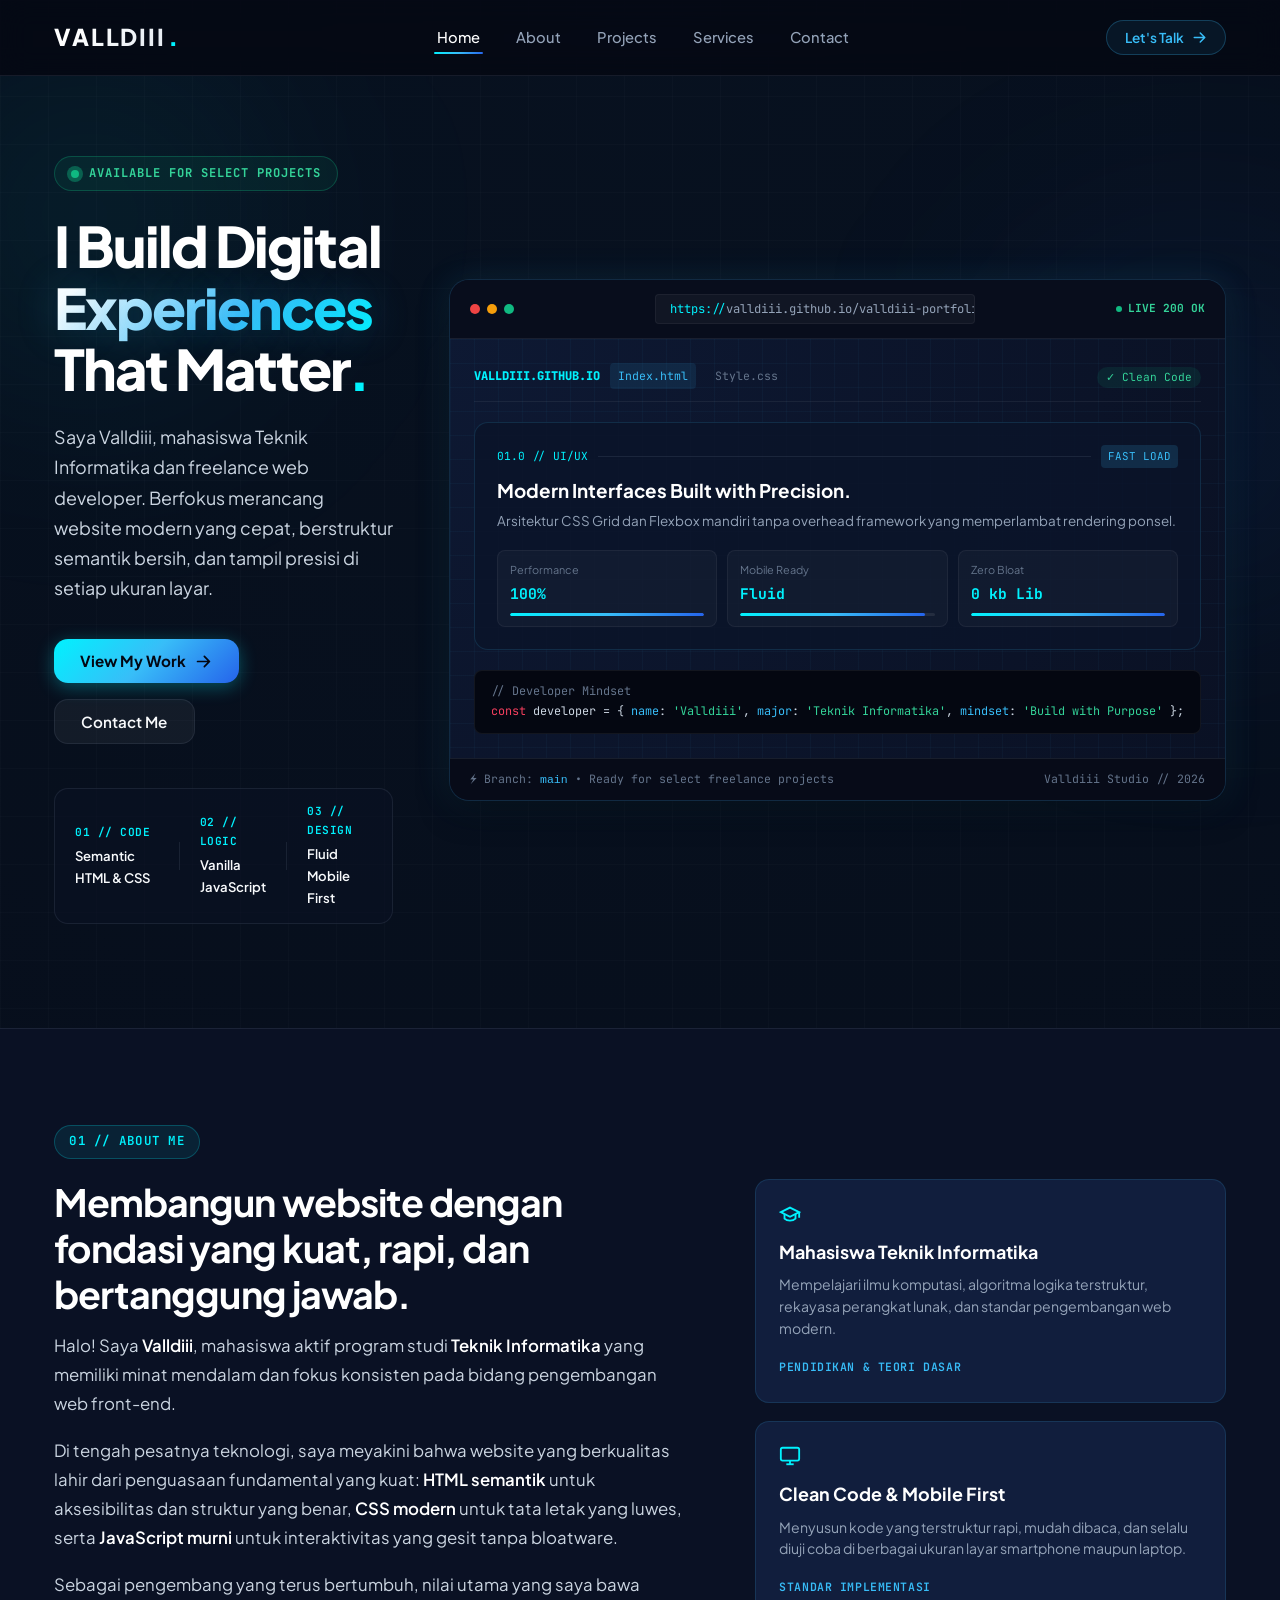
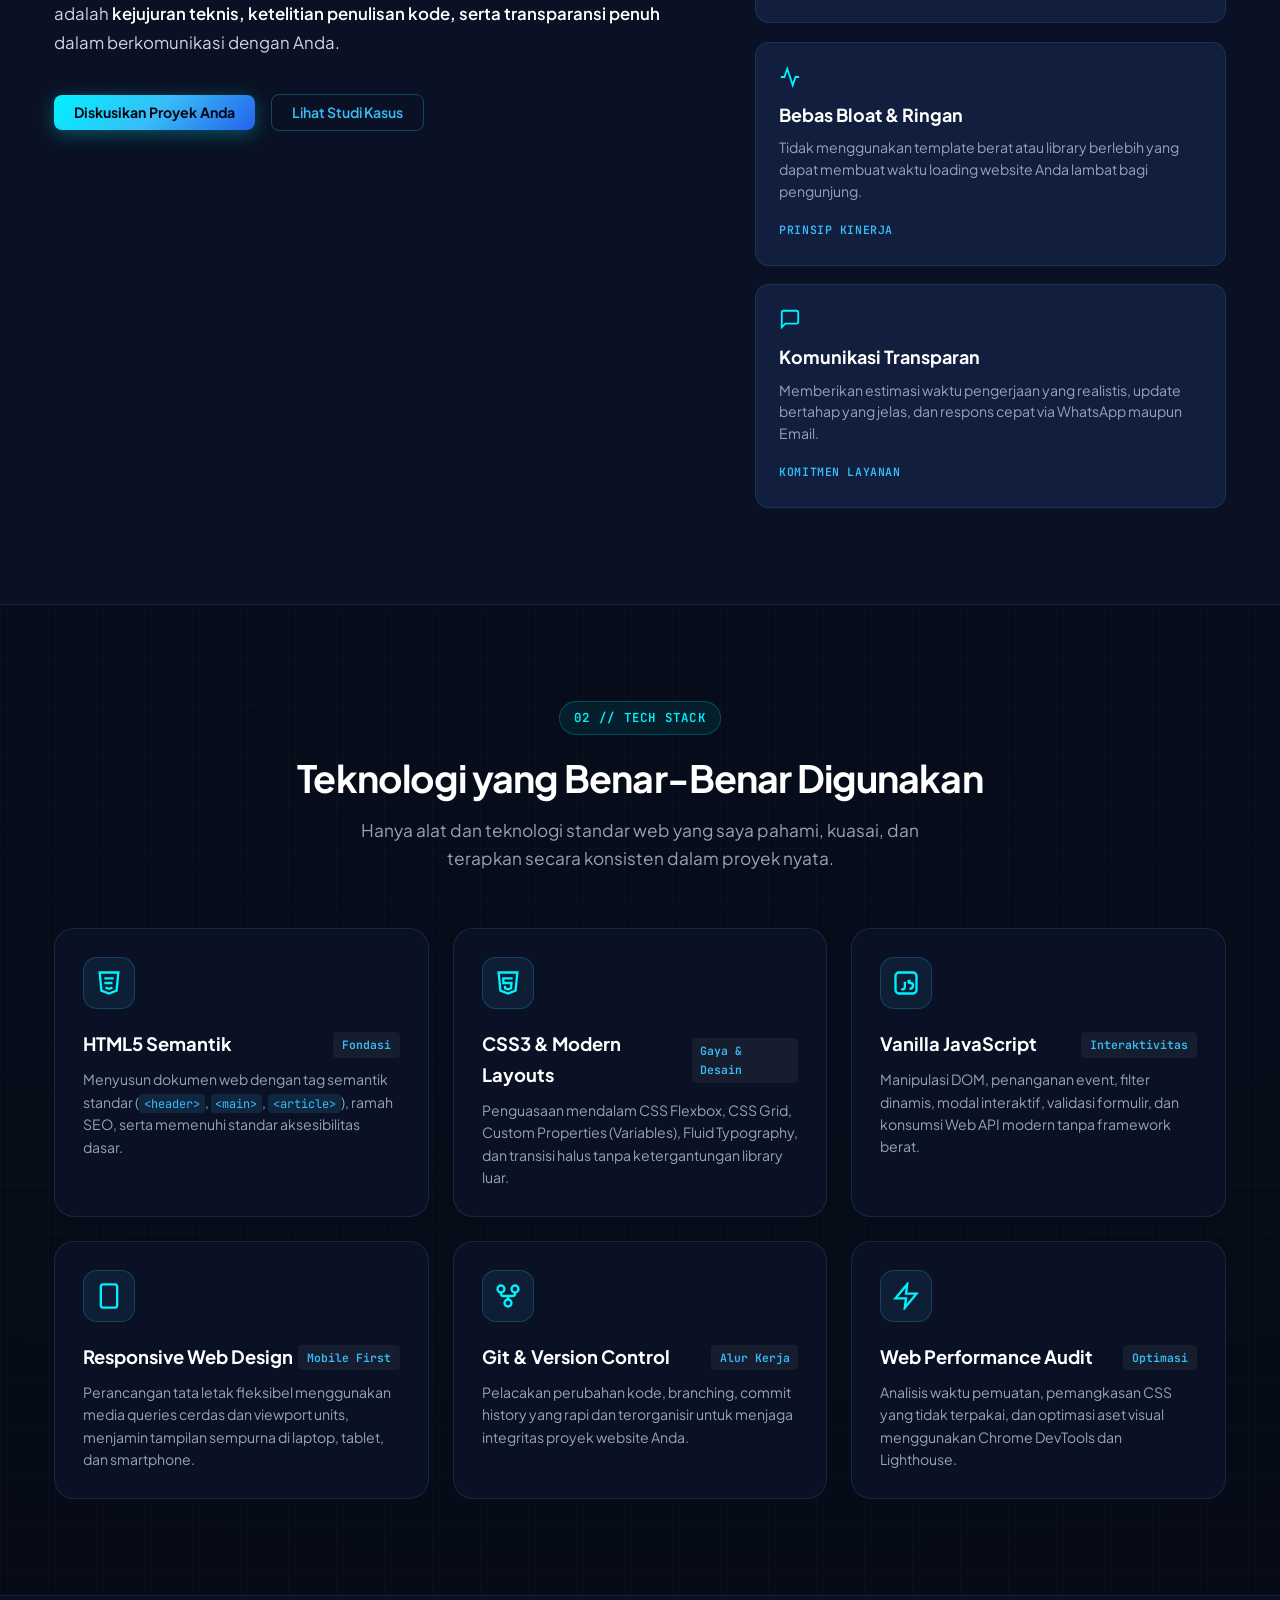
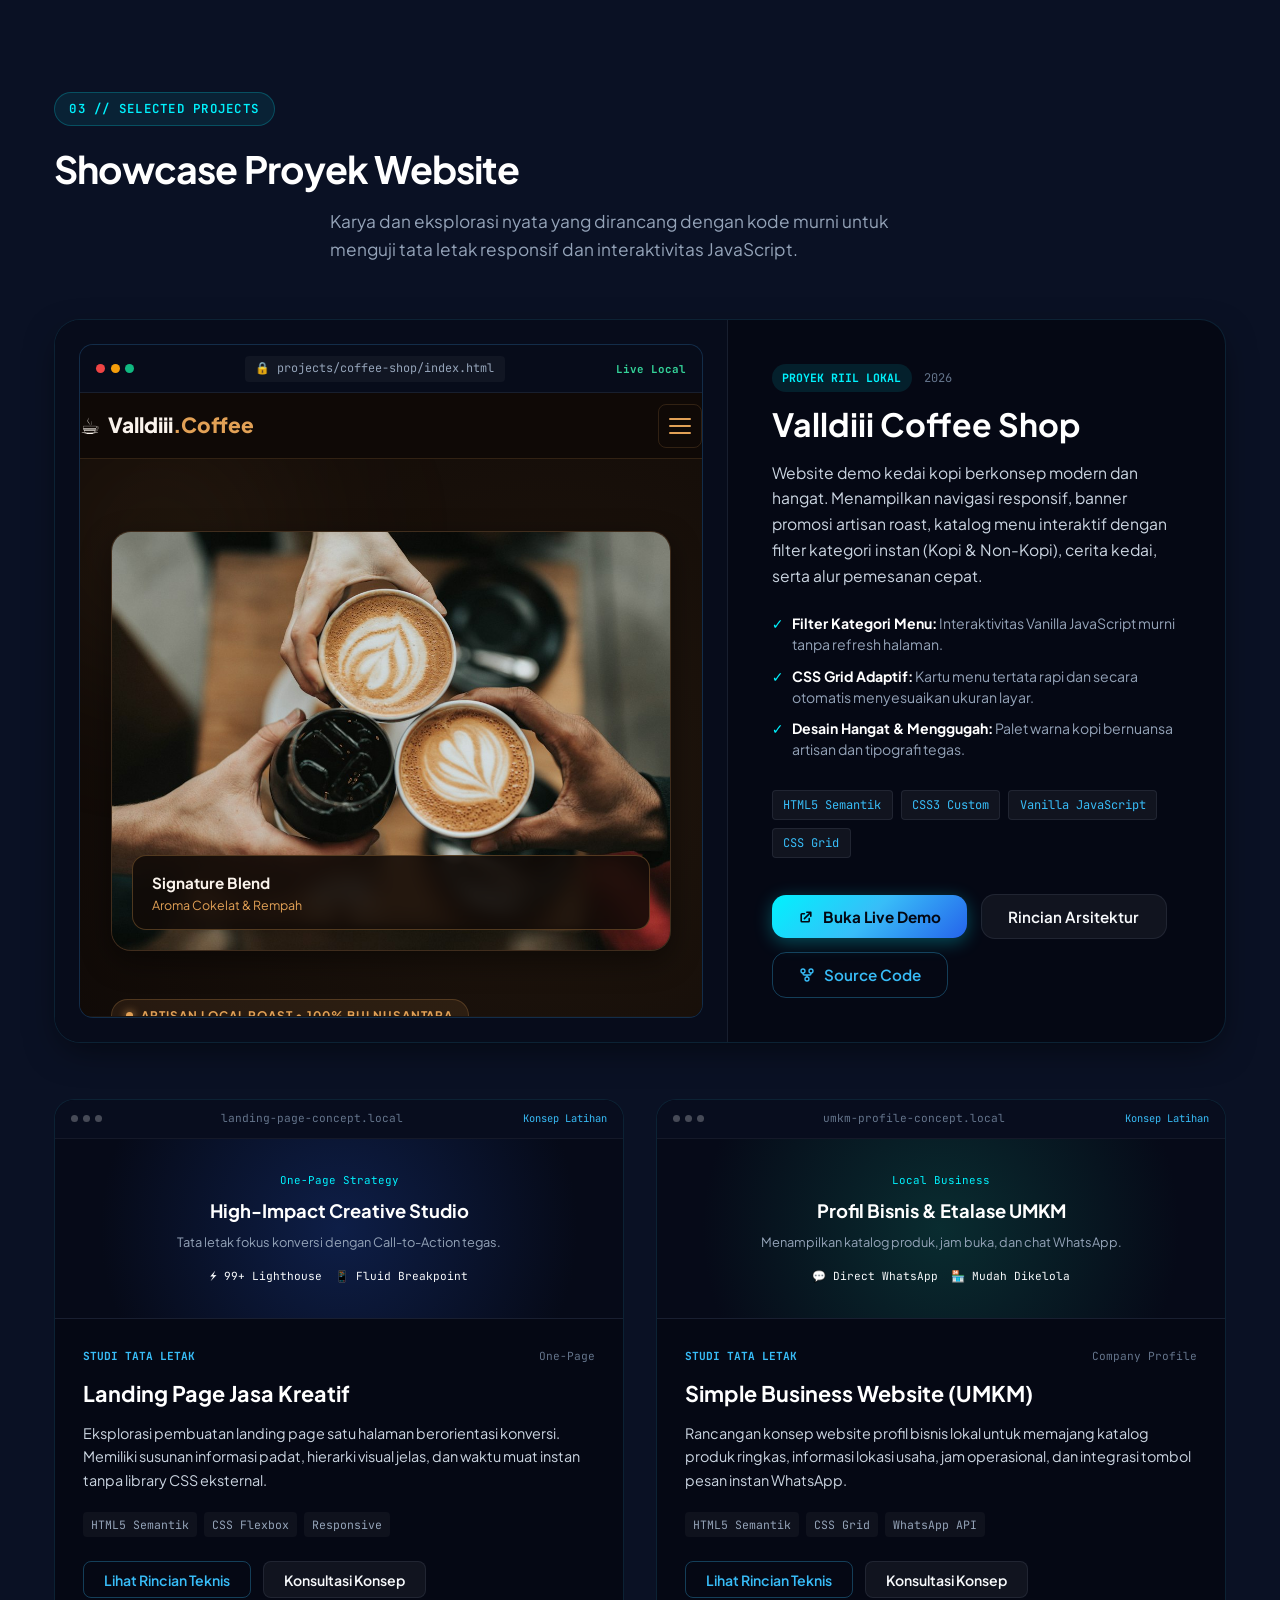
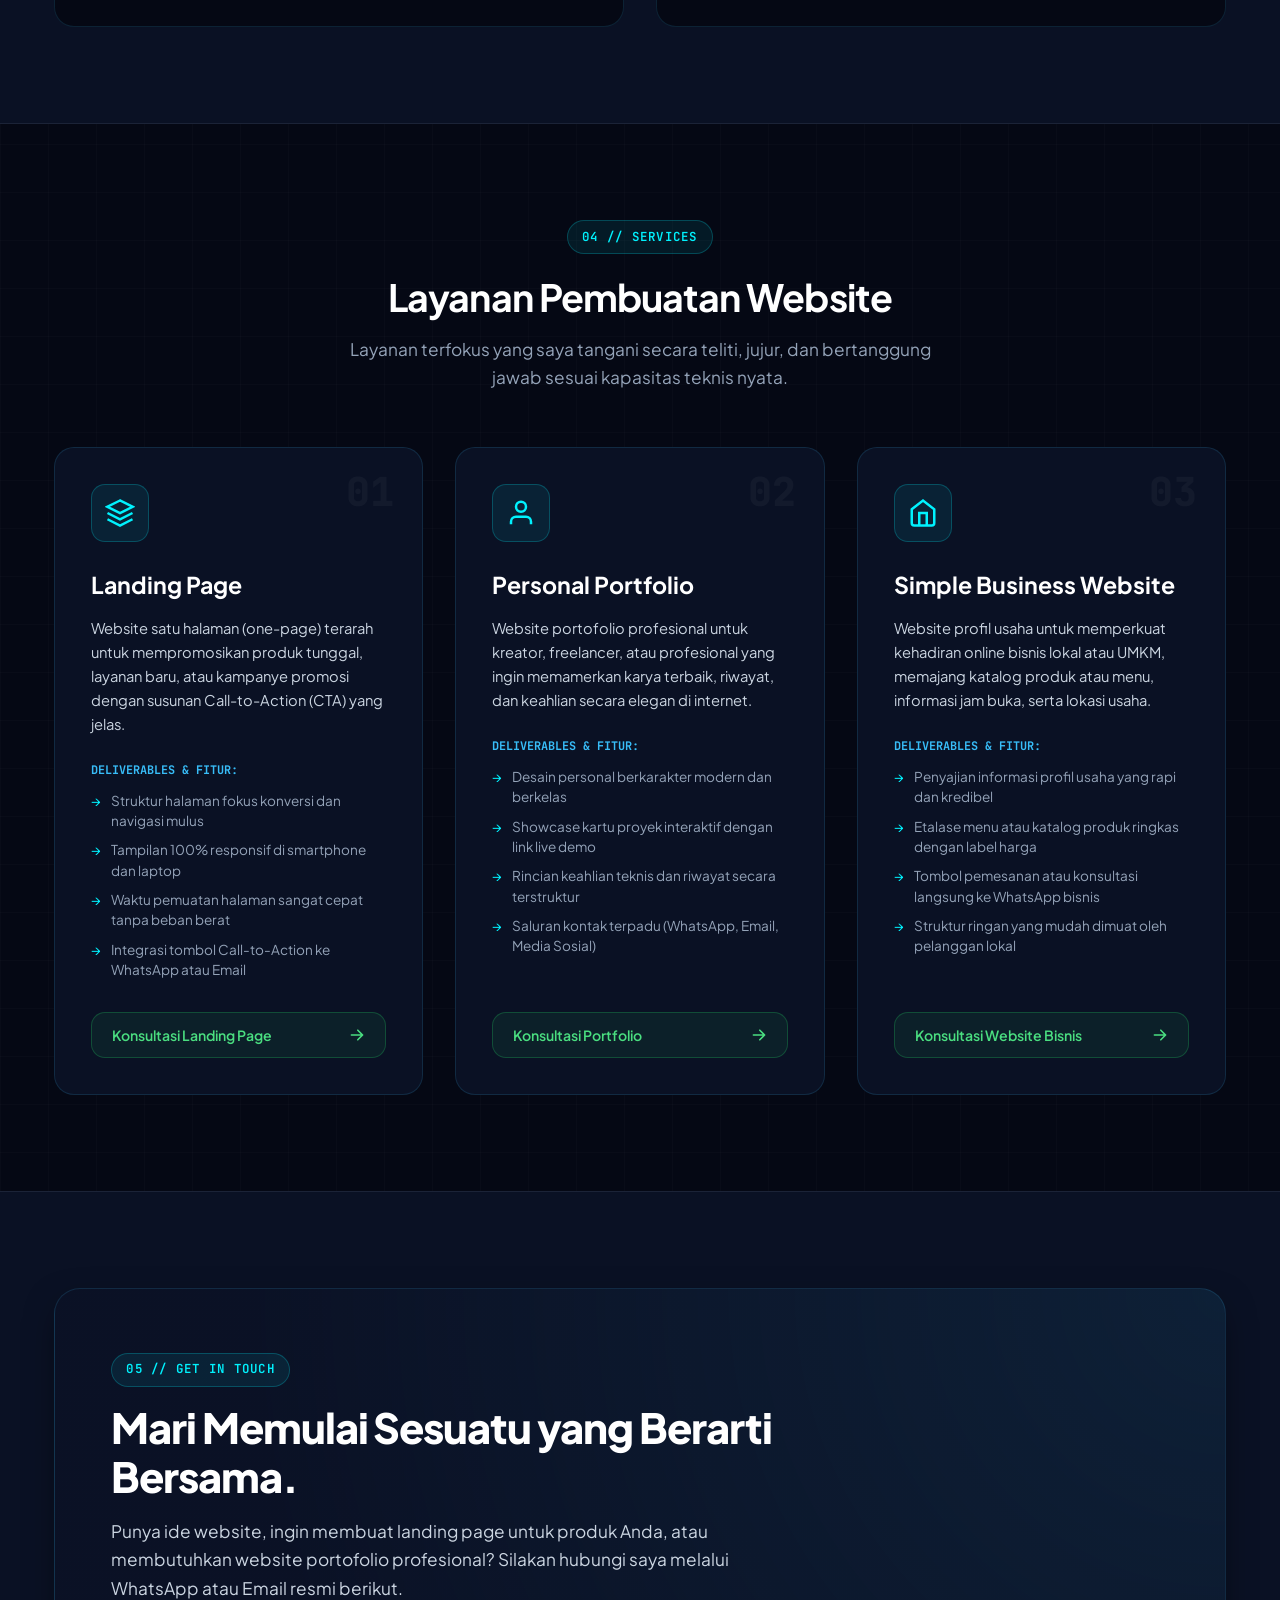
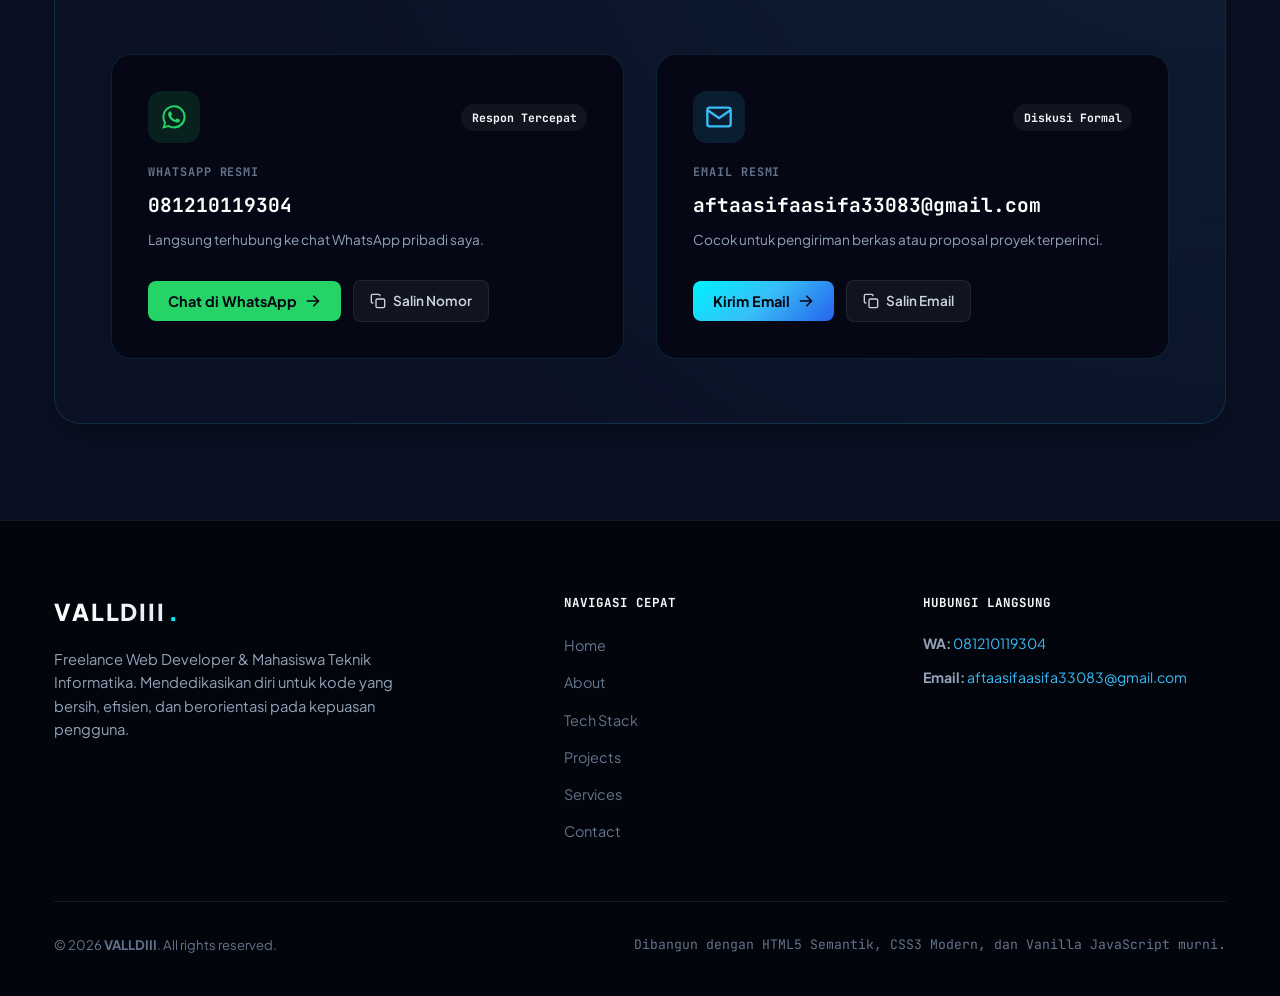
==== commit 460090f0: "Update VALLDIII Portfolio and Coffee Shop" ====
--- a/index.html
+++ b/index.html
@@ -130,9 +130,9 @@
                 <span class="ctrl-dot dot-minimize"></span>
                 <span class="ctrl-dot dot-maximize"></span>
               </div>
-              <div class="window-address-tab">
-                <span class="addr-protocol">https://</span>valldiii.dev/portfolio/preview
-              </div>
+              <a href="projects/coffee-shop/index.html" target="_blank" rel="noopener noreferrer" class="window-address-tab" title="Buka Live Demo Valldiii Coffee Shop di tab baru" aria-label="Buka Live Demo Valldiii Coffee Shop di tab baru">
+                <span class="addr-protocol">https://</span>valldiii.github.io/valldiii-portfolio/projects/coffee-shop/
+              </a>
               <div class="window-status-badge">
                 <span class="status-live-dot"></span> LIVE 200 OK
               </div>
@@ -146,7 +146,7 @@
               <!-- Top Micro Nav -->
               <div class="mock-browser-nav">
                 <div class="mock-nav-left">
-                  <span class="mock-brand-badge">VALLDIII.DEV</span>
+                  <span class="mock-brand-badge">VALLDIII.GITHUB.IO</span>
                   <span class="mock-nav-item active">Index.html</span>
                   <span class="mock-nav-item">Style.css</span>
                 </div>
@@ -543,6 +543,15 @@
                 <button type="button" class="btn btn-secondary" data-action="view-details" data-project="coffee" id="btn-coffee-details">
                   <span>Rincian Arsitektur</span>
                 </button>
+                <button type="button" class="btn btn-outline" data-action="view-source" data-project="coffee" id="btn-coffee-source" aria-label="Informasi Kode Sumber Coffee Shop">
+                  <svg viewBox="0 0 24 24" width="16" height="16" fill="none" stroke="currentColor" stroke-width="2" aria-hidden="true">
+                    <circle cx="12" cy="18" r="3"/>
+                    <circle cx="6" cy="6" r="3"/>
+                    <circle cx="18" cy="6" r="3"/>
+                    <path d="M18 9v1a2 2 0 0 1-2 2H8a2 2 0 0 1-2-2V9M12 12v3"/>
+                  </svg>
+                  <span>Source Code</span>
+                </button>
               </div>
             </div>
           </div>
@@ -587,6 +596,9 @@
                 <button type="button" class="btn btn-outline btn-sm" data-action="view-details" data-project="agency" id="btn-agency-details">
                   <span>Lihat Rincian Teknis</span>
                 </button>
+                <a href="#contact" class="btn btn-secondary btn-sm" id="btn-agency-consult">
+                  <span>Konsultasi Konsep</span>
+                </a>
               </div>
             </div>
           </article>
@@ -628,6 +640,9 @@
                 <button type="button" class="btn btn-outline btn-sm" data-action="view-details" data-project="business" id="btn-business-details">
                   <span>Lihat Rincian Teknis</span>
                 </button>
+                <a href="#contact" class="btn btn-secondary btn-sm" id="btn-business-consult">
+                  <span>Konsultasi Konsep</span>
+                </a>
               </div>
             </div>
           </article>
@@ -935,6 +950,11 @@
             <!-- Diisi secara dinamis oleh JavaScript -->
           </div>
         </div>
+
+        <div class="modal-section-block" id="modal-source-block">
+          <h4 class="modal-block-heading">Status Kode Sumber:</h4>
+          <p class="modal-source-note" id="modal-source-note">Tersedia di folder proyek lokal.</p>
+        </div>
       </div>
 
       <div class="modal-foot-actions">
--- a/style.css
+++ b/style.css
@@ -650,12 +650,27 @@
 
 .window-address-tab {
   font-family: var(--font-mono);
-  font-size: 0.78rem;
+  font-size: 0.76rem;
   color: var(--text-muted);
   background: rgba(255, 255, 255, 0.04);
   padding: 0.25rem 0.85rem;
   border-radius: var(--radius-xs);
   border: 1px solid rgba(255, 255, 255, 0.05);
+  display: inline-flex;
+  align-items: center;
+  max-width: 320px;
+  overflow: hidden;
+  text-overflow: ellipsis;
+  white-space: nowrap;
+  text-decoration: none;
+  cursor: pointer;
+  transition: all var(--transition-fast);
+}
+
+.window-address-tab:hover {
+  background: rgba(56, 189, 248, 0.1);
+  border-color: rgba(56, 189, 248, 0.35);
+  color: var(--text-white);
 }
 
 .addr-protocol {
@@ -1185,7 +1200,7 @@
 .browser-preview-viewport {
   position: relative;
   flex: 1;
-  min-height: 320px;
+  min-height: 480px;
   background-color: #1a1512;
   overflow: hidden;
 }
@@ -1193,7 +1208,7 @@
 .coffee-shop-iframe {
   width: 100%;
   height: 100%;
-  min-height: 360px;
+  min-height: 500px;
   border: none;
   display: block;
 }
@@ -1203,8 +1218,15 @@
   bottom: 1rem;
   right: 1rem;
   z-index: 10;
-  opacity: 0.95;
+  opacity: 0;
+  pointer-events: none;
   transition: opacity var(--transition-fast), transform var(--transition-fast);
+}
+
+.browser-preview-viewport:hover .preview-direct-overlay,
+.browser-preview-viewport:focus-within .preview-direct-overlay {
+  opacity: 1;
+  pointer-events: auto;
 }
 
 .preview-direct-overlay:hover {
@@ -1468,6 +1490,14 @@
   border-radius: var(--radius-xs);
   background: rgba(255, 255, 255, 0.04);
   color: var(--text-muted);
+}
+
+.sec-action-row {
+  display: flex;
+  align-items: center;
+  gap: 0.75rem;
+  flex-wrap: wrap;
+  margin-top: auto;
 }
 
 /* --- 10. SERVICES SECTION (3 CORE SERVICES) --- */
@@ -2039,6 +2069,16 @@
   gap: 0.45rem;
 }
 
+.modal-source-note {
+  font-size: 0.88rem;
+  color: var(--text-muted);
+  line-height: 1.55;
+  background: rgba(255, 255, 255, 0.03);
+  border: 1px solid var(--border-subtle);
+  border-radius: var(--radius-sm);
+  padding: 0.75rem 1rem;
+}
+
 .modal-foot-actions {
   display: flex;
   align-items: center;
@@ -2070,6 +2110,7 @@
   border-radius: var(--radius-full);
   font-size: 0.88rem;
   font-weight: 600;
+  max-width: min(90vw, 520px);
   box-shadow: 0 8px 24px rgba(0, 0, 0, 0.5);
   display: flex;
   align-items: center;
@@ -2122,7 +2163,8 @@
 
 [data-reveal].is-revealed {
   opacity: 1;
-  transform: translate(0, 0);
+  transform: none;
+  will-change: auto;
 }
 
 /* --- 17. RESPONSIVE MEDIA QUERIES --- */
@@ -2266,6 +2308,21 @@
     grid-template-columns: 1fr;
   }
 
+  .project-mockup-wrapper {
+    padding: 1.25rem;
+  }
+
+  .browser-address {
+    max-width: 190px;
+    overflow: hidden;
+    text-overflow: ellipsis;
+    white-space: nowrap;
+  }
+
+  .coffee-shop-iframe {
+    min-height: 440px;
+  }
+
   .project-info-wrapper {
     padding: 1.75rem;
   }
@@ -2301,6 +2358,78 @@
 
   .btn-nav-cta {
     display: none;
+  }
+
+  .window-address-tab {
+    max-width: 175px;
+    font-size: 0.68rem;
+    padding: 0.2rem 0.5rem;
+  }
+
+  .preview-direct-overlay {
+    display: none !important;
+  }
+
+  .project-mockup-wrapper {
+    padding: 0.85rem;
+  }
+
+  .browser-address {
+    max-width: 135px;
+  }
+
+  .browser-tag-status {
+    font-size: 0.62rem;
+  }
+
+  .coffee-shop-iframe {
+    min-height: 400px;
+  }
+
+  .project-info-wrapper {
+    padding: 1.5rem 1rem;
+  }
+
+  .project-title {
+    font-size: 1.6rem;
+  }
+
+  .project-actions-group {
+    flex-direction: column;
+    width: 100%;
+  }
+
+  .project-actions-group .btn {
+    width: 100%;
+    justify-content: center;
+  }
+
+  .sec-action-row {
+    flex-direction: column;
+    width: 100%;
+  }
+
+  .sec-action-row .btn {
+    width: 100%;
+    justify-content: center;
+  }
+
+  .modal-dialog-box {
+    max-height: 90vh;
+  }
+
+  .modal-body-content {
+    padding: 1.25rem 1rem;
+    max-height: 58vh;
+  }
+
+  .modal-foot-actions {
+    flex-direction: column-reverse;
+  }
+
+  .modal-foot-actions .btn {
+    width: 100%;
+    justify-content: center;
   }
 
   .contact-card-actions {
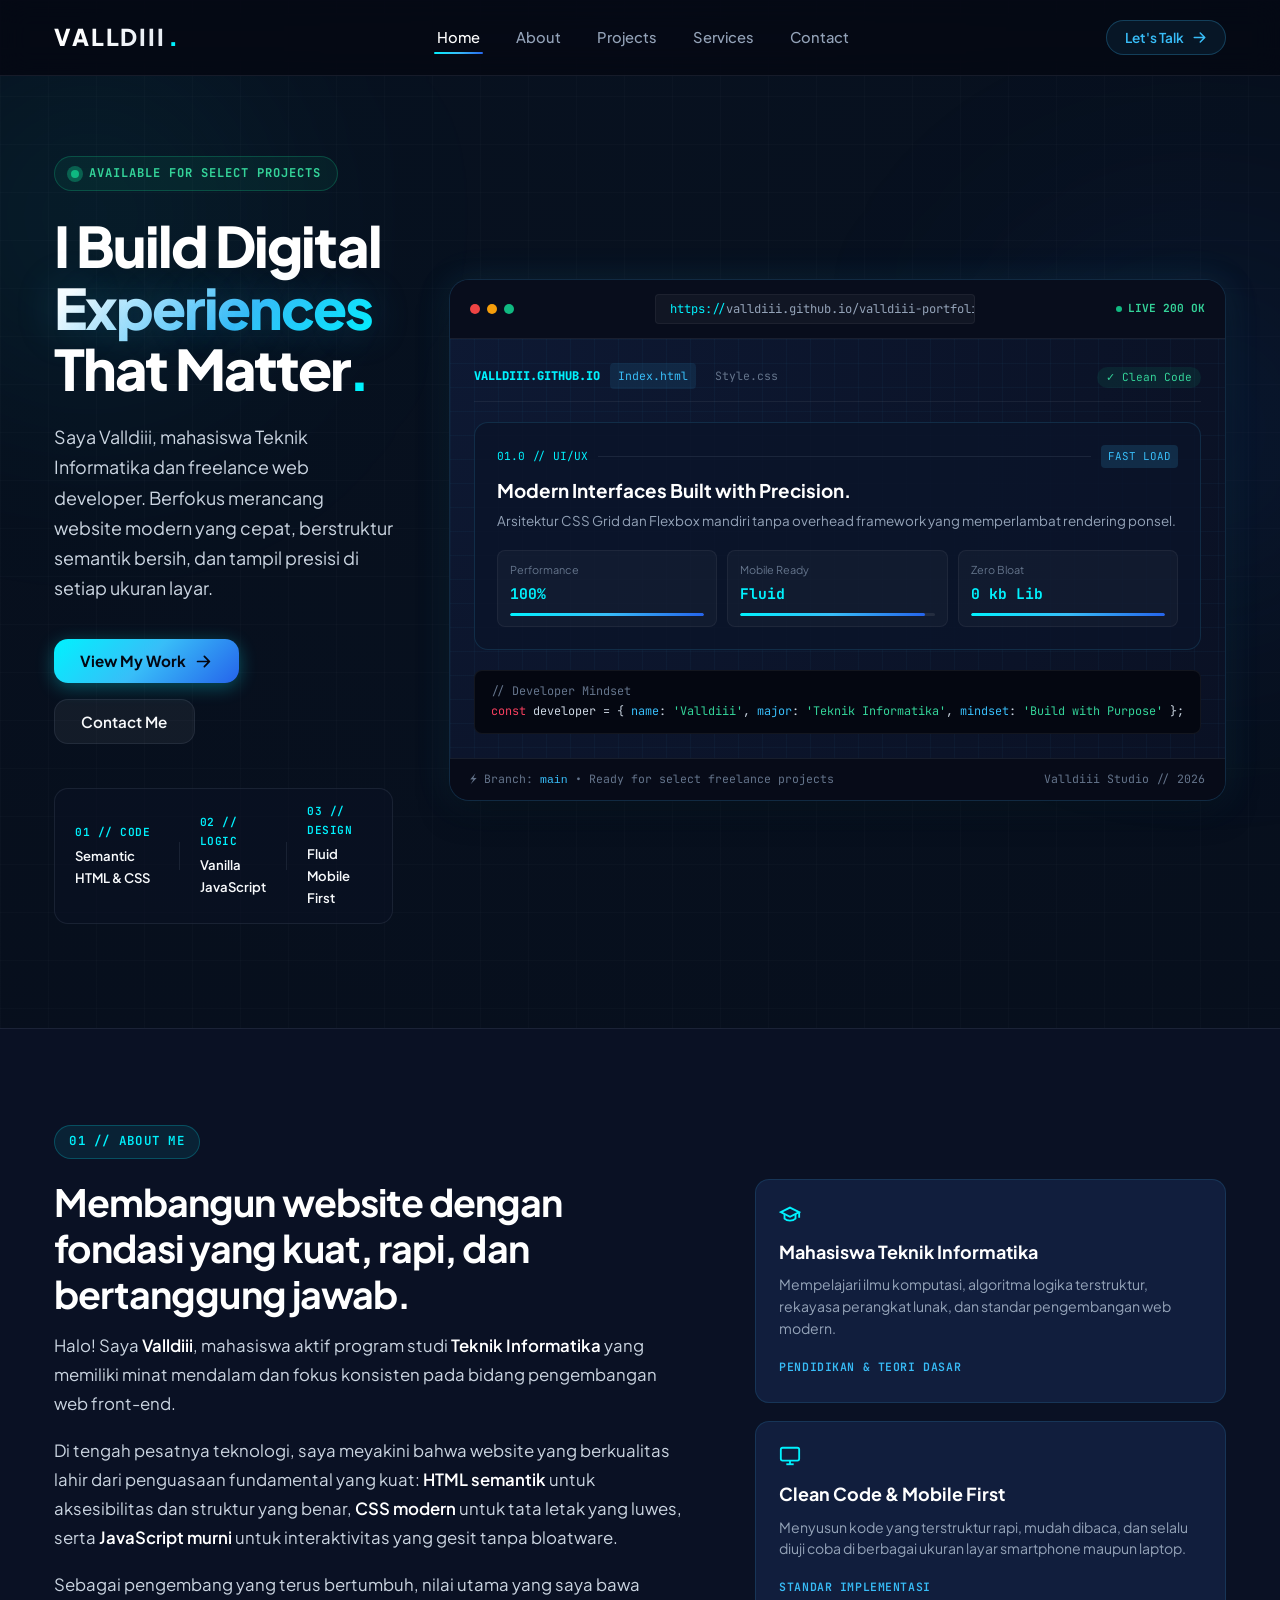
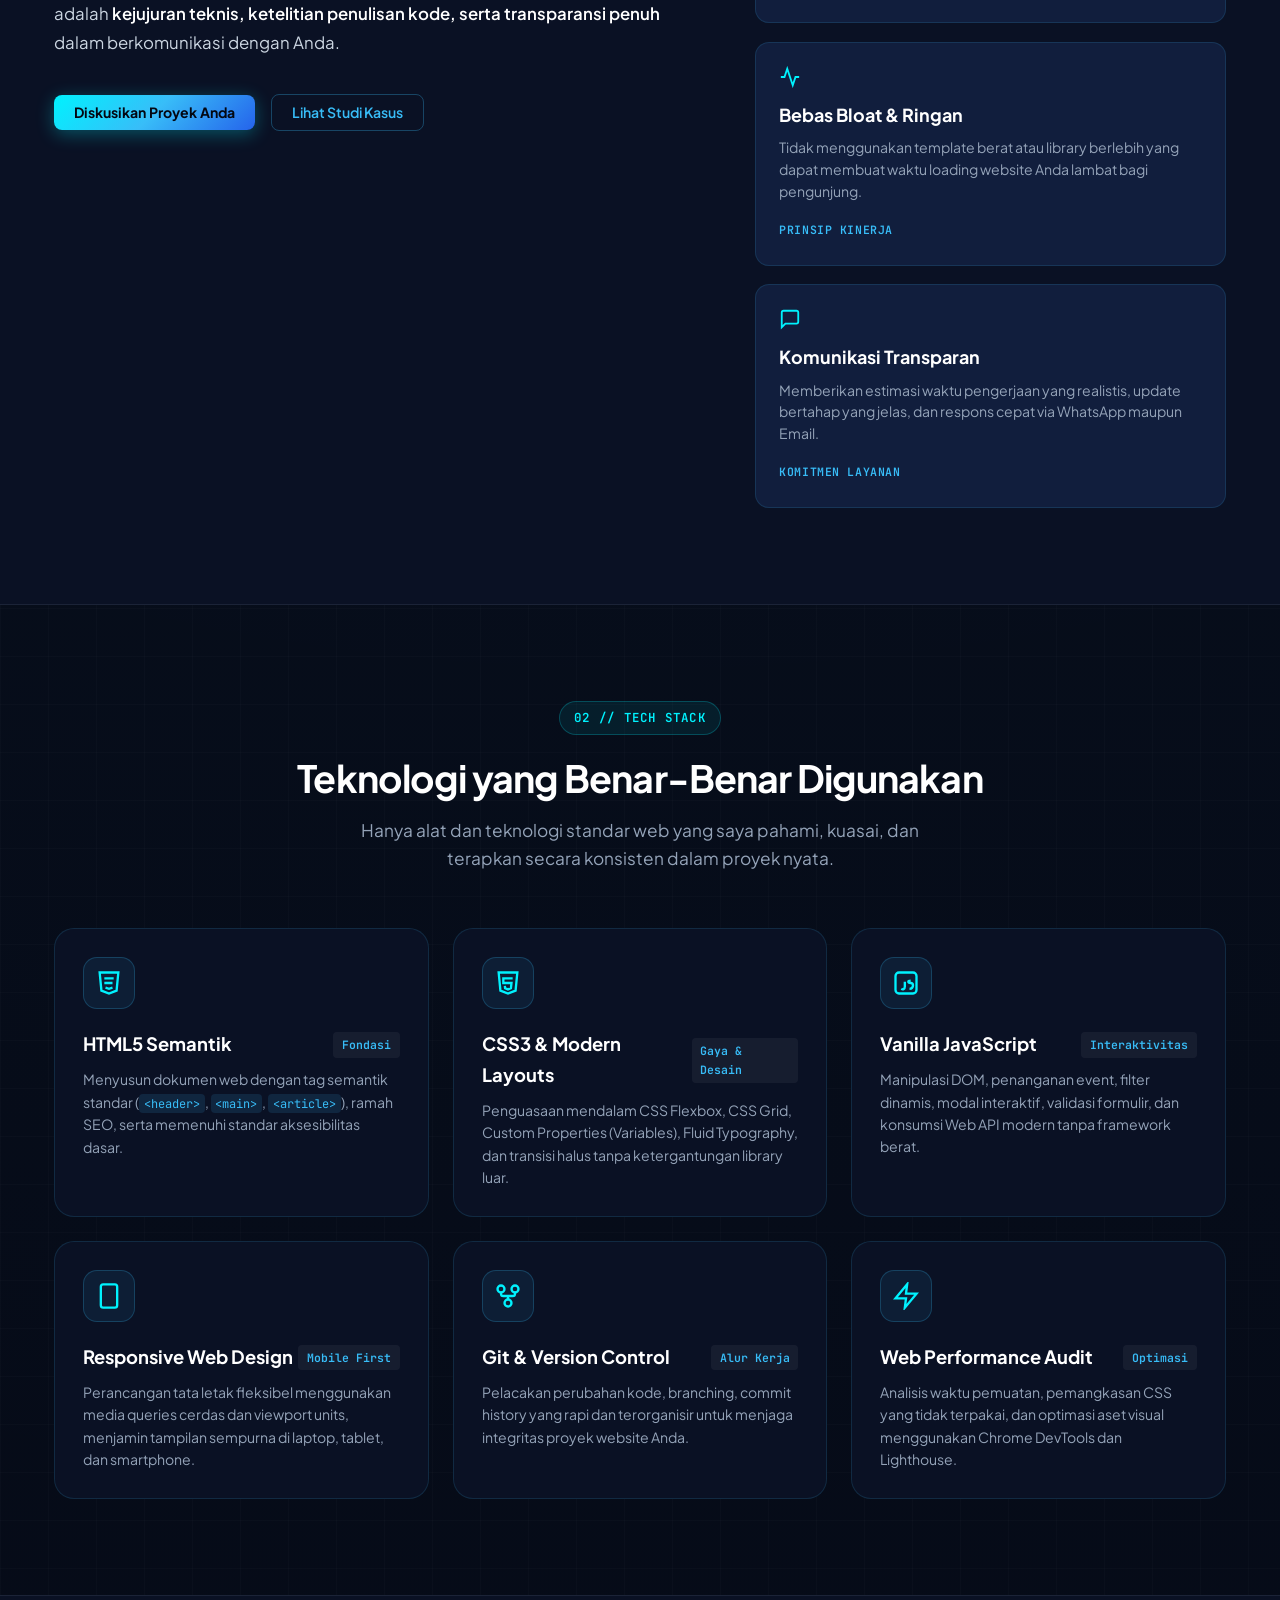
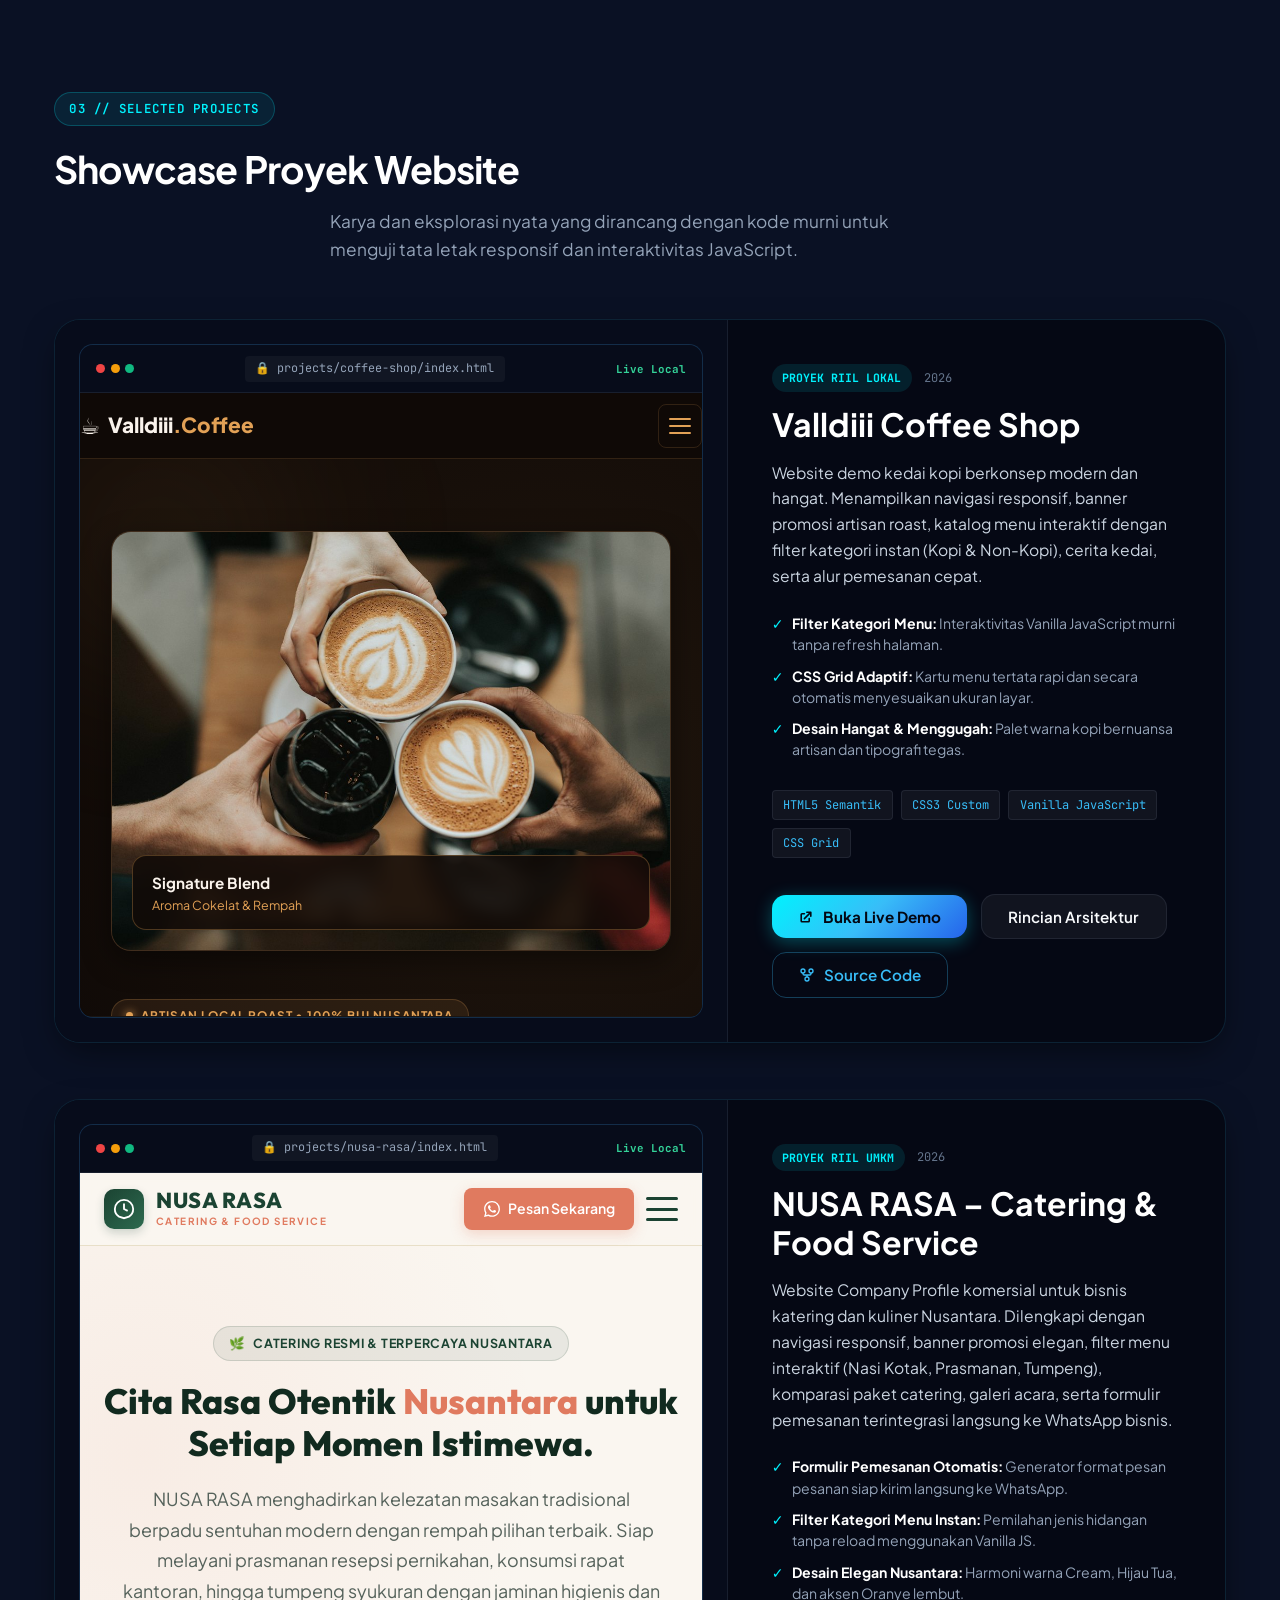
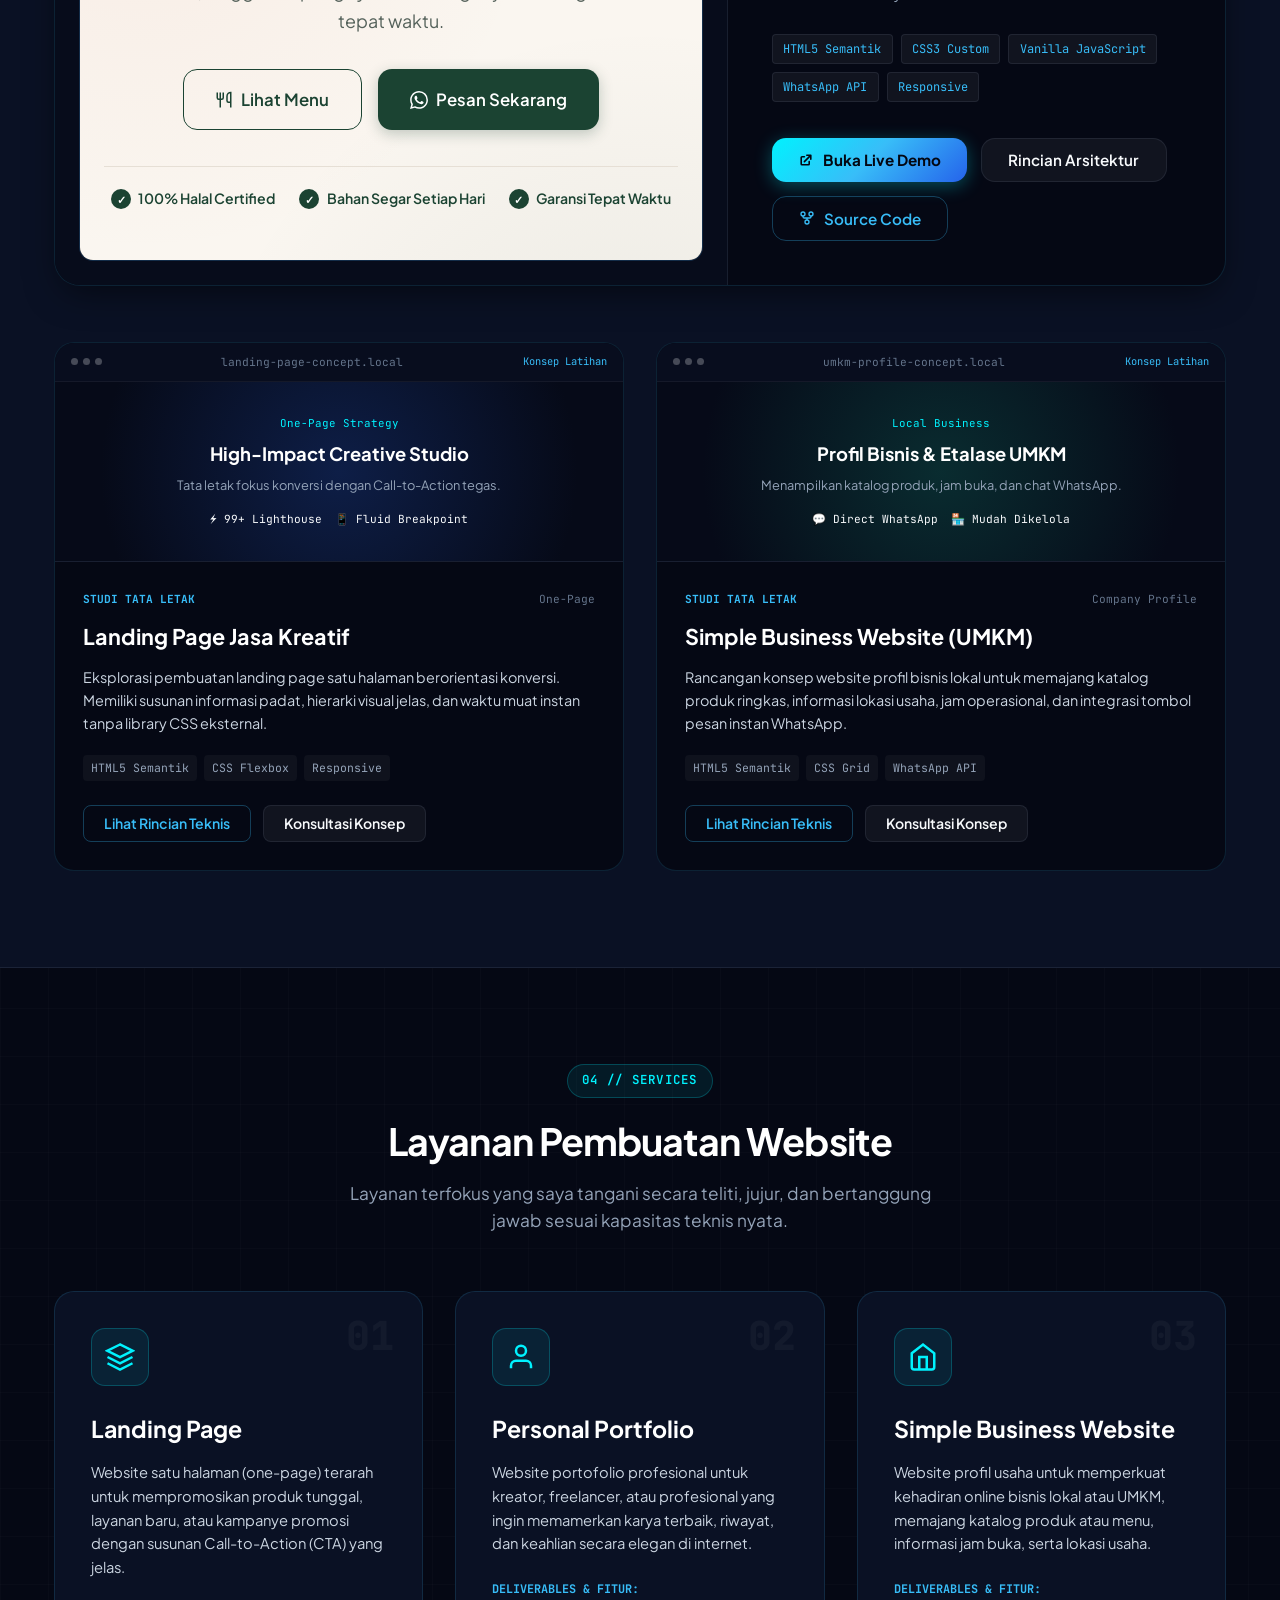
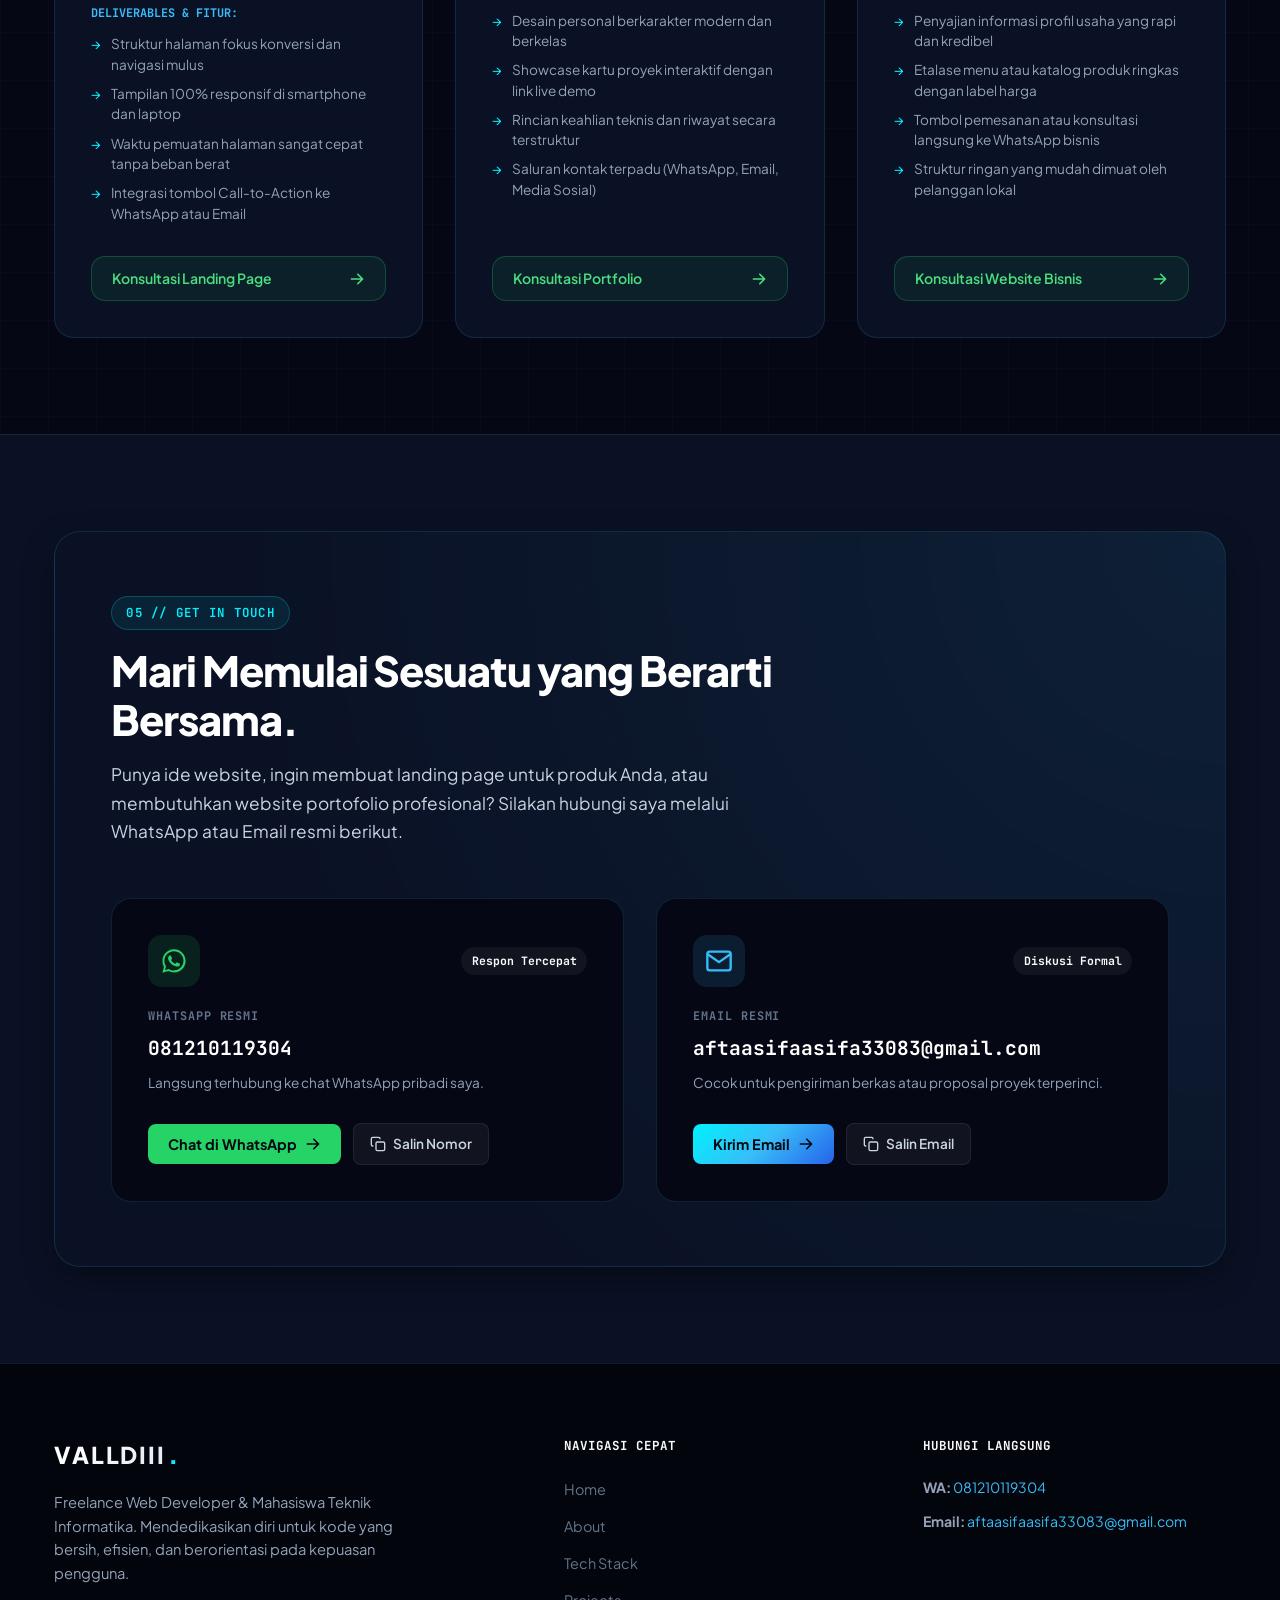
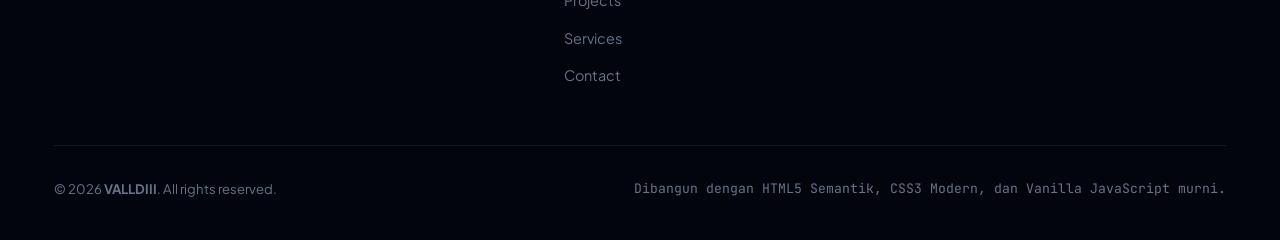
==== commit d8c9f12d: "Add NUSA RASA Company Profile Website" ====
--- a/index.html
+++ b/index.html
@@ -557,6 +557,107 @@
           </div>
         </article>
 
+        <!-- Featured Project 2: NUSA RASA – Catering & Food Service (Real UMKM Project) -->
+        <article class="featured-project-card" data-reveal="fade-up" id="project-nusarasa">
+          <div class="project-card-grid">
+            <!-- Left: High-Fidelity Browser Frame Preview with Live Toggle -->
+            <div class="project-mockup-wrapper">
+              <div class="project-browser-window">
+                <div class="browser-window-header">
+                  <div class="browser-dots" aria-hidden="true">
+                    <span></span><span></span><span></span>
+                  </div>
+                  <div class="browser-address">
+                    <span class="addr-lock">🔒</span> projects/nusa-rasa/index.html
+                  </div>
+                  <div class="browser-tag-status">Live Local</div>
+                </div>
+
+                <!-- Preview Canvas / Interactive Frame -->
+                <div class="browser-preview-viewport">
+                  <!-- Real Interactive Embed of the Local Nusa Rasa Project -->
+                  <iframe 
+                    src="projects/nusa-rasa/index.html" 
+                    title="Pratinjau Interaktif NUSA RASA Catering &amp; Food Service" 
+                    class="nusa-rasa-iframe" 
+                    loading="lazy">
+                  </iframe>
+
+                  <!-- Floating Hover Overlay Button for Direct Action -->
+                  <div class="preview-direct-overlay">
+                    <a href="projects/nusa-rasa/index.html" target="_blank" rel="noopener noreferrer" class="btn btn-primary btn-sm" aria-label="Buka proyek NUSA RASA di tab baru">
+                      <svg viewBox="0 0 20 20" fill="currentColor" width="16" height="16" aria-hidden="true">
+                        <path d="M11 3a1 1 0 100 2h2.586l-6.293 6.293a1 1 0 101.414 1.414L15 6.414V9a1 1 0 102 0V4a1 1 0 00-1-1h-5z"/>
+                        <path d="M5 5a2 2 0 00-2 2v8a2 2 0 002 2h8a2 2 0 002-2v-3a1 1 0 10-2 0v3H5V7h3a1 1 0 000-2H5z"/>
+                      </svg>
+                      <span>Buka Halaman Penuh</span>
+                    </a>
+                  </div>
+                </div>
+              </div>
+            </div>
+
+            <!-- Right: Project Description & Technical Highlights -->
+            <div class="project-info-wrapper">
+              <div class="project-status-row">
+                <span class="project-flag">PROYEK RIIL UMKM</span>
+                <span class="project-year">2026</span>
+              </div>
+
+              <h3 class="project-title">NUSA RASA – Catering &amp; Food Service</h3>
+
+              <p class="project-description">
+                Website Company Profile komersial untuk bisnis katering dan kuliner Nusantara. Dilengkapi dengan navigasi responsif, banner promosi elegan, filter menu interaktif (Nasi Kotak, Prasmanan, Tumpeng), komparasi paket catering, galeri acara, serta formulir pemesanan terintegrasi langsung ke WhatsApp bisnis.
+              </p>
+
+              <div class="project-features-list">
+                <div class="feature-bullet">
+                  <span class="bullet-check">✓</span>
+                  <span><strong>Formulir Pemesanan Otomatis:</strong> Generator format pesan pesanan siap kirim langsung ke WhatsApp.</span>
+                </div>
+                <div class="feature-bullet">
+                  <span class="bullet-check">✓</span>
+                  <span><strong>Filter Kategori Menu Instan:</strong> Pemilahan jenis hidangan tanpa reload menggunakan Vanilla JS.</span>
+                </div>
+                <div class="feature-bullet">
+                  <span class="bullet-check">✓</span>
+                  <span><strong>Desain Elegan Nusantara:</strong> Harmoni warna Cream, Hijau Tua, dan aksen Oranye lembut.</span>
+                </div>
+              </div>
+
+              <div class="project-tech-tags">
+                <span class="tech-tag">HTML5 Semantik</span>
+                <span class="tech-tag">CSS3 Custom</span>
+                <span class="tech-tag">Vanilla JavaScript</span>
+                <span class="tech-tag">WhatsApp API</span>
+                <span class="tech-tag">Responsive</span>
+              </div>
+
+              <div class="project-actions-group">
+                <a href="projects/nusa-rasa/index.html" target="_blank" rel="noopener noreferrer" class="btn btn-primary" id="btn-open-nusarasa">
+                  <svg viewBox="0 0 20 20" fill="currentColor" width="16" height="16" aria-hidden="true">
+                    <path d="M11 3a1 1 0 100 2h2.586l-6.293 6.293a1 1 0 101.414 1.414L15 6.414V9a1 1 0 102 0V4a1 1 0 00-1-1h-5z"/>
+                    <path d="M5 5a2 2 0 00-2 2v8a2 2 0 002 2h8a2 2 0 002-2v-3a1 1 0 10-2 0v3H5V7h3a1 1 0 000-2H5z"/>
+                  </svg>
+                  <span>Buka Live Demo</span>
+                </a>
+                <button type="button" class="btn btn-secondary" data-action="view-details" data-project="nusarasa" id="btn-nusarasa-details">
+                  <span>Rincian Arsitektur</span>
+                </button>
+                <button type="button" class="btn btn-outline" data-action="view-source" data-project="nusarasa" id="btn-nusarasa-source" aria-label="Informasi Kode Sumber Nusa Rasa">
+                  <svg viewBox="0 0 24 24" width="16" height="16" fill="none" stroke="currentColor" stroke-width="2" aria-hidden="true">
+                    <circle cx="12" cy="18" r="3"/>
+                    <circle cx="6" cy="6" r="3"/>
+                    <circle cx="18" cy="6" r="3"/>
+                    <path d="M18 9v1a2 2 0 0 1-2 2H8a2 2 0 0 1-2-2V9M12 12v3"/>
+                  </svg>
+                  <span>Source Code</span>
+                </button>
+              </div>
+            </div>
+          </div>
+        </article>
+
         <!-- Secondary Projects Row: Practice Studies & Architectural Exploration -->
         <div class="secondary-projects-grid">
           <!-- Project 2: Creative Studio Landing Page Study -->
--- a/style.css
+++ b/style.css
@@ -1205,7 +1205,8 @@
   overflow: hidden;
 }
 
-.coffee-shop-iframe {
+.coffee-shop-iframe,
+.nusa-rasa-iframe {
   width: 100%;
   height: 100%;
   min-height: 500px;
@@ -2319,7 +2320,8 @@
     white-space: nowrap;
   }
 
-  .coffee-shop-iframe {
+  .coffee-shop-iframe,
+  .nusa-rasa-iframe {
     min-height: 440px;
   }
 
@@ -2382,7 +2384,8 @@
     font-size: 0.62rem;
   }
 
-  .coffee-shop-iframe {
+  .coffee-shop-iframe,
+  .nusa-rasa-iframe {
     min-height: 400px;
   }
 
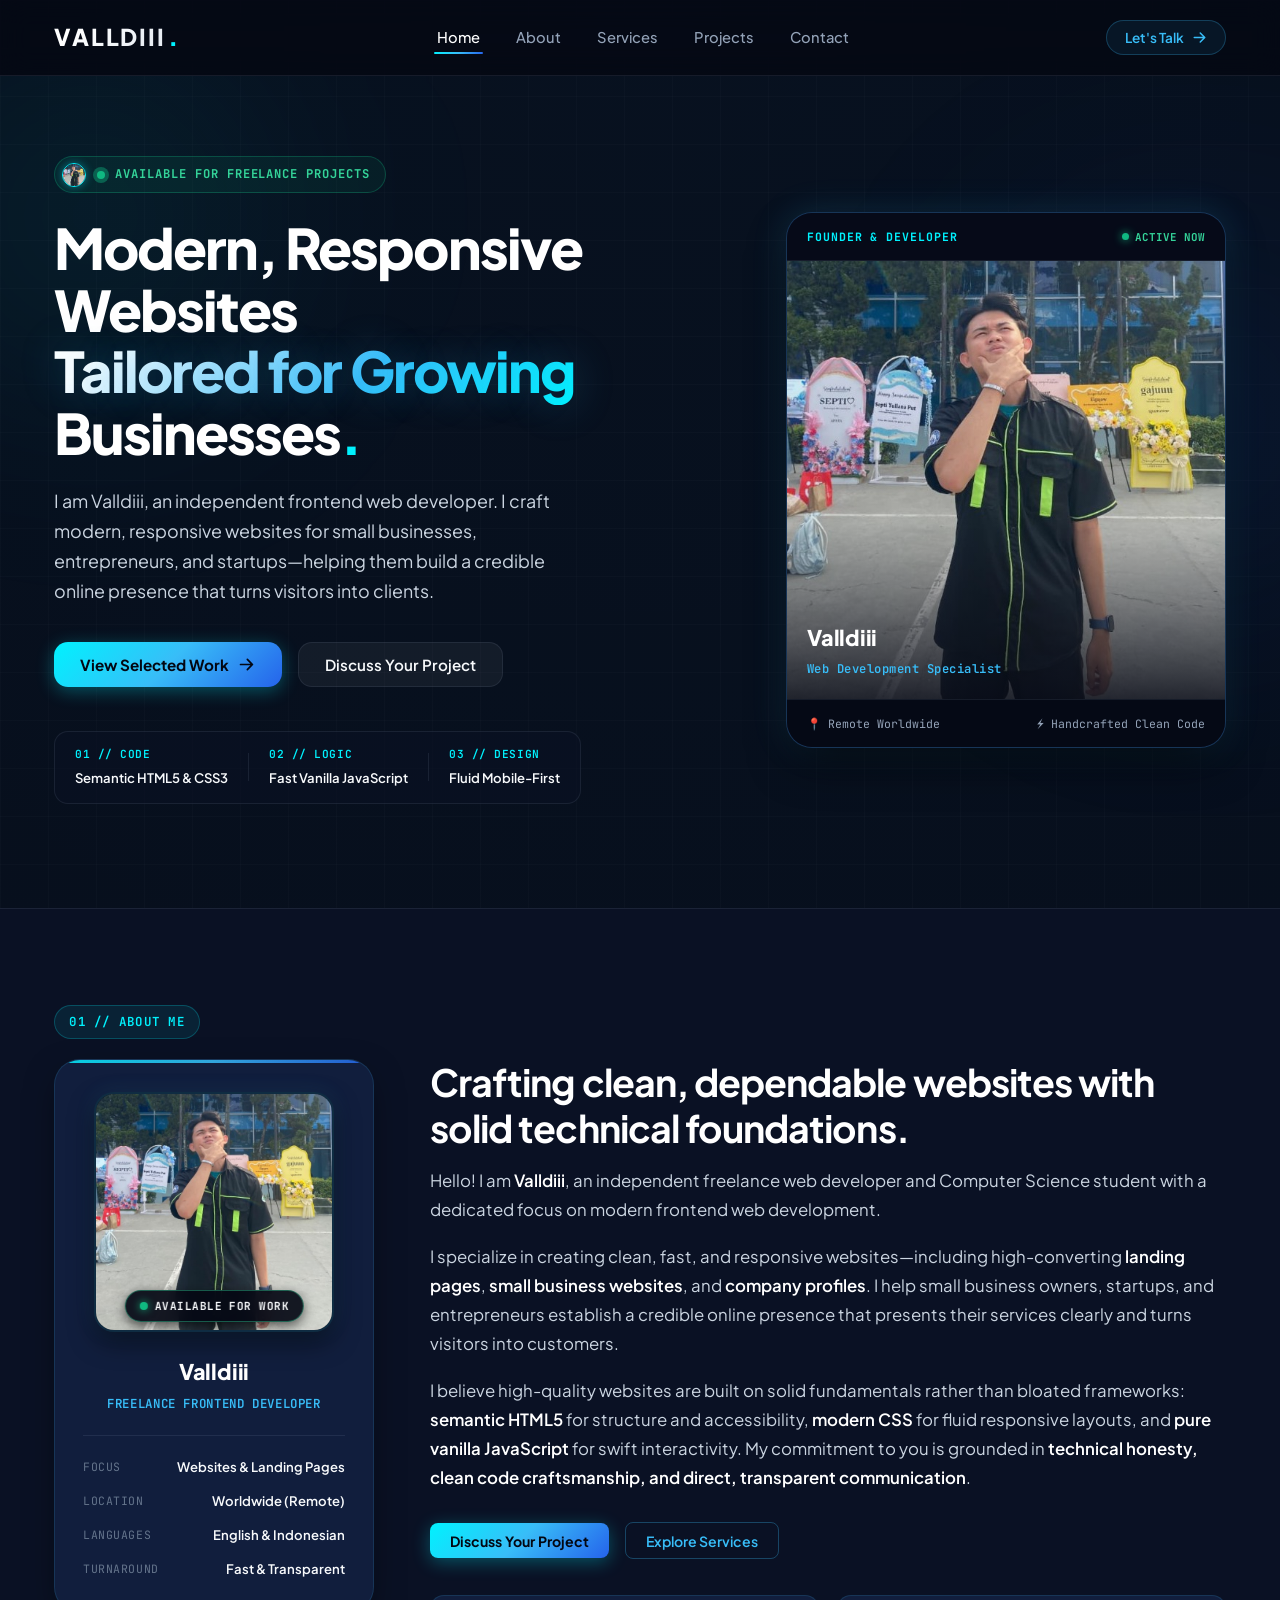
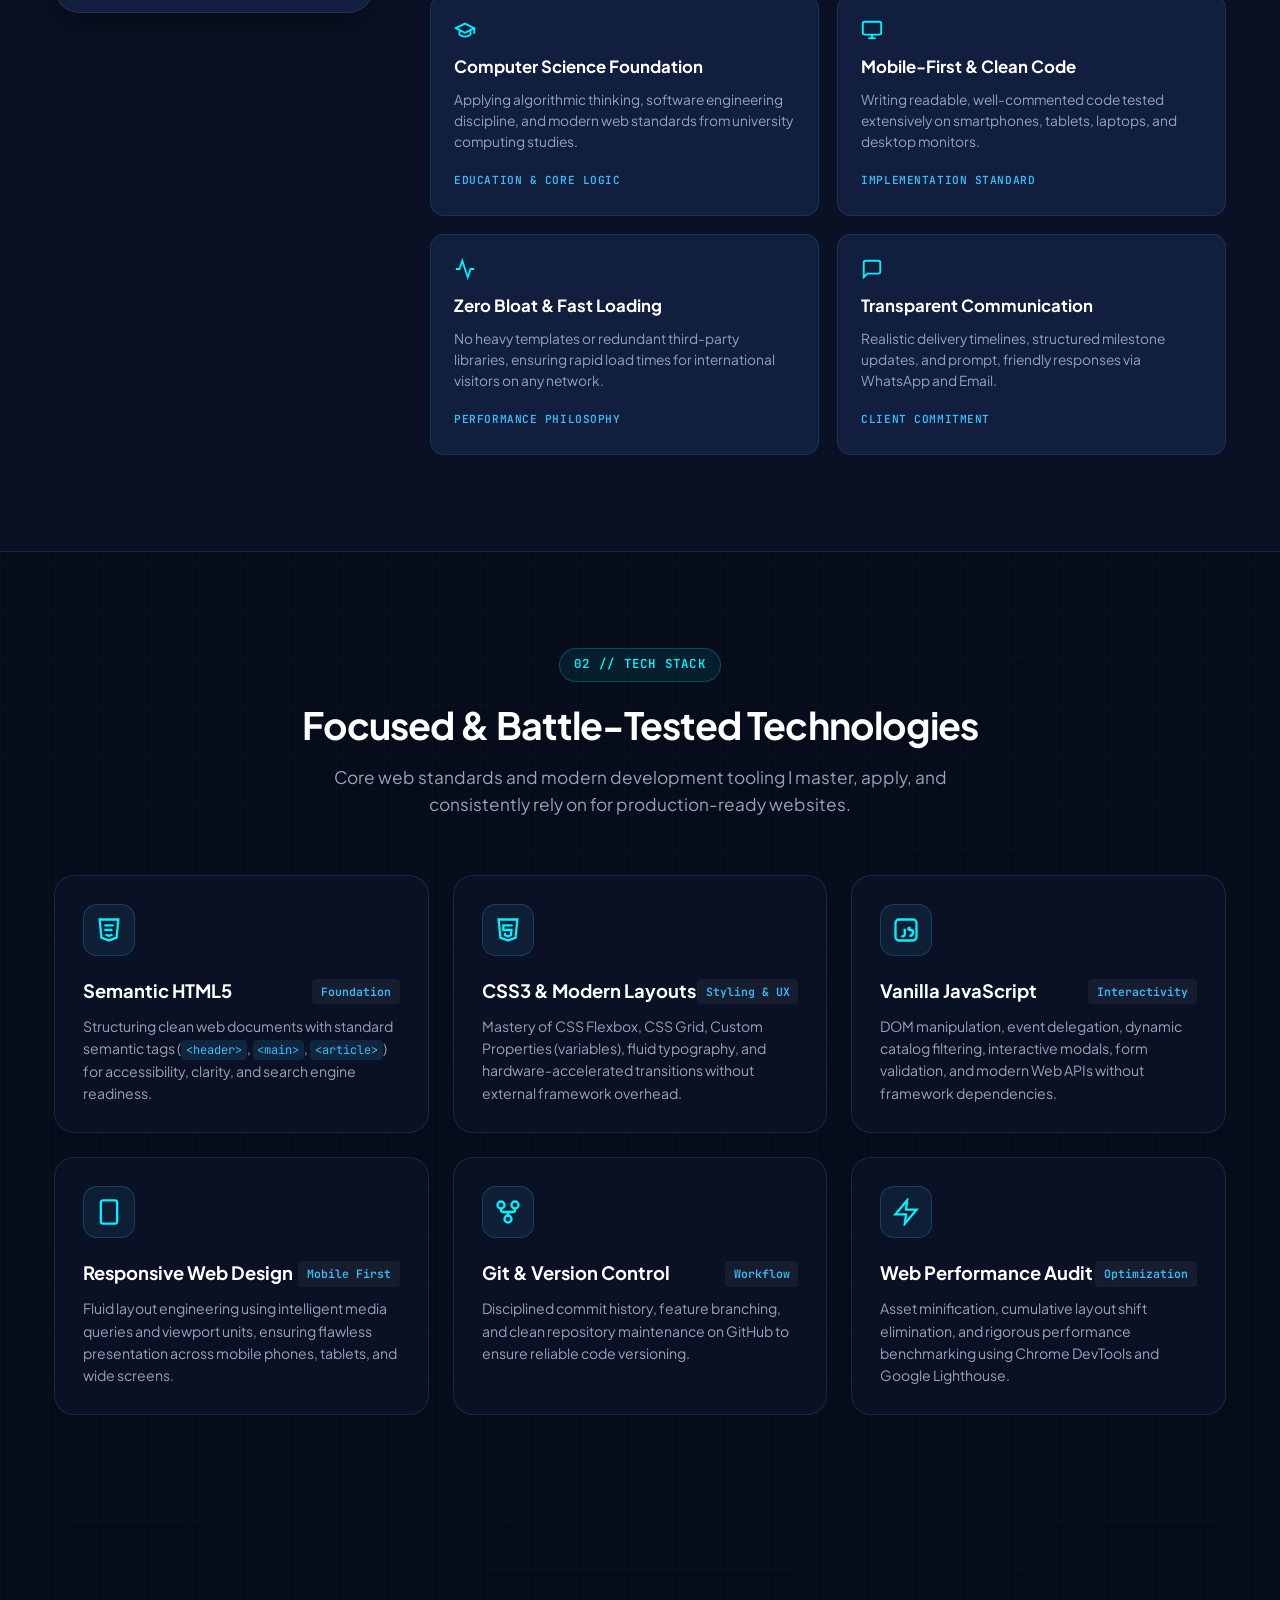
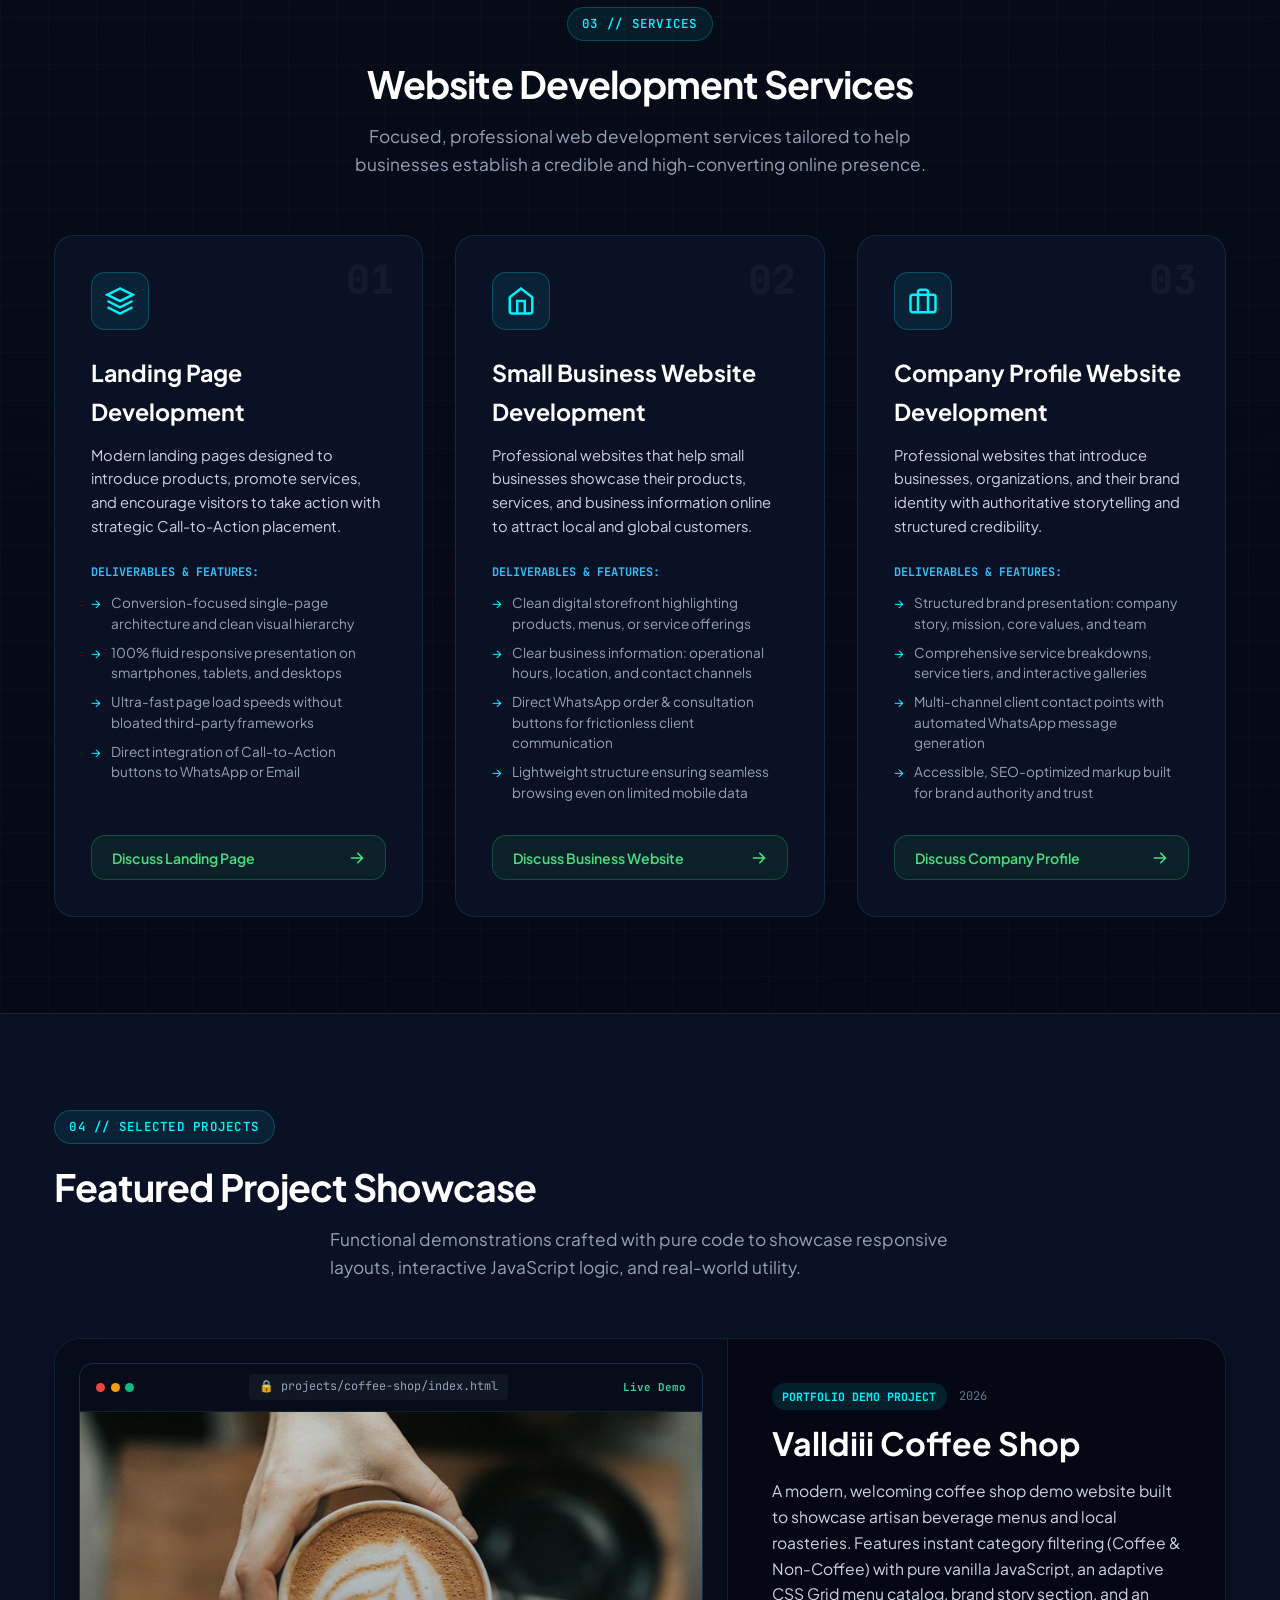
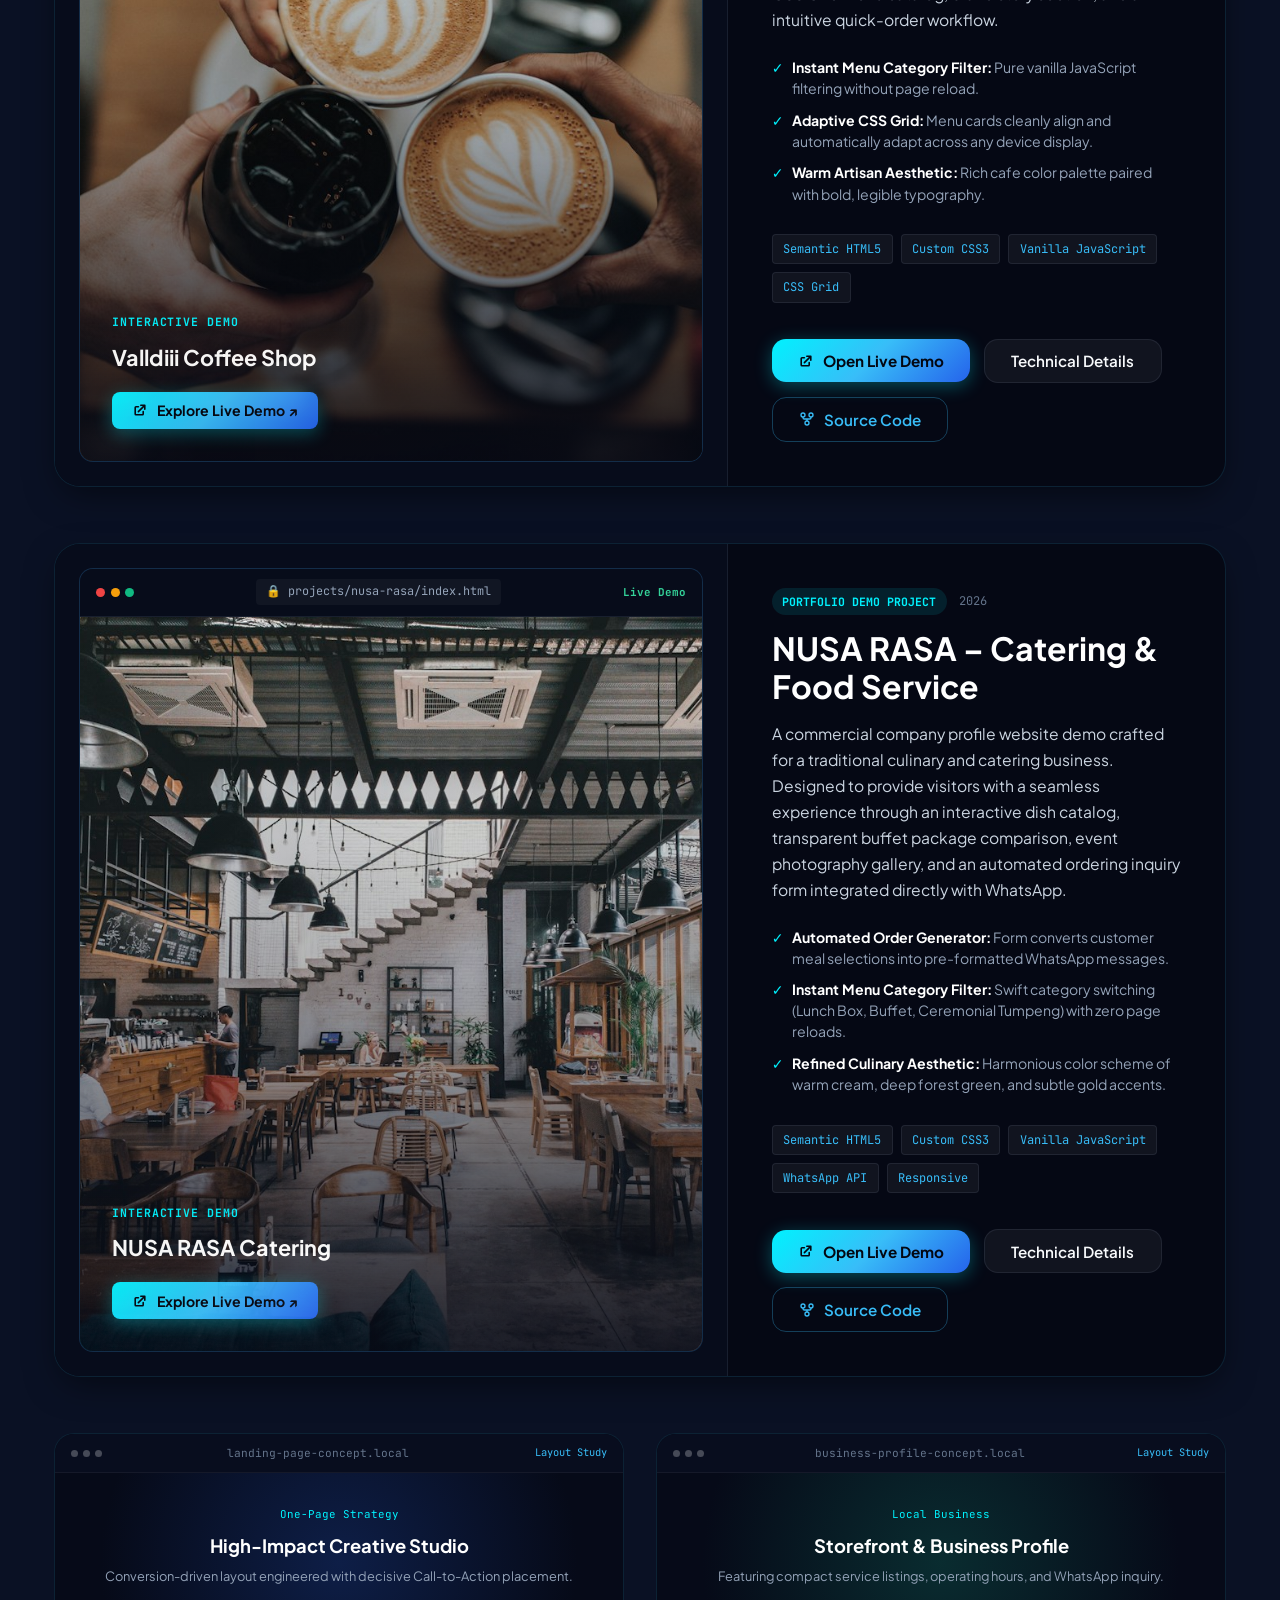
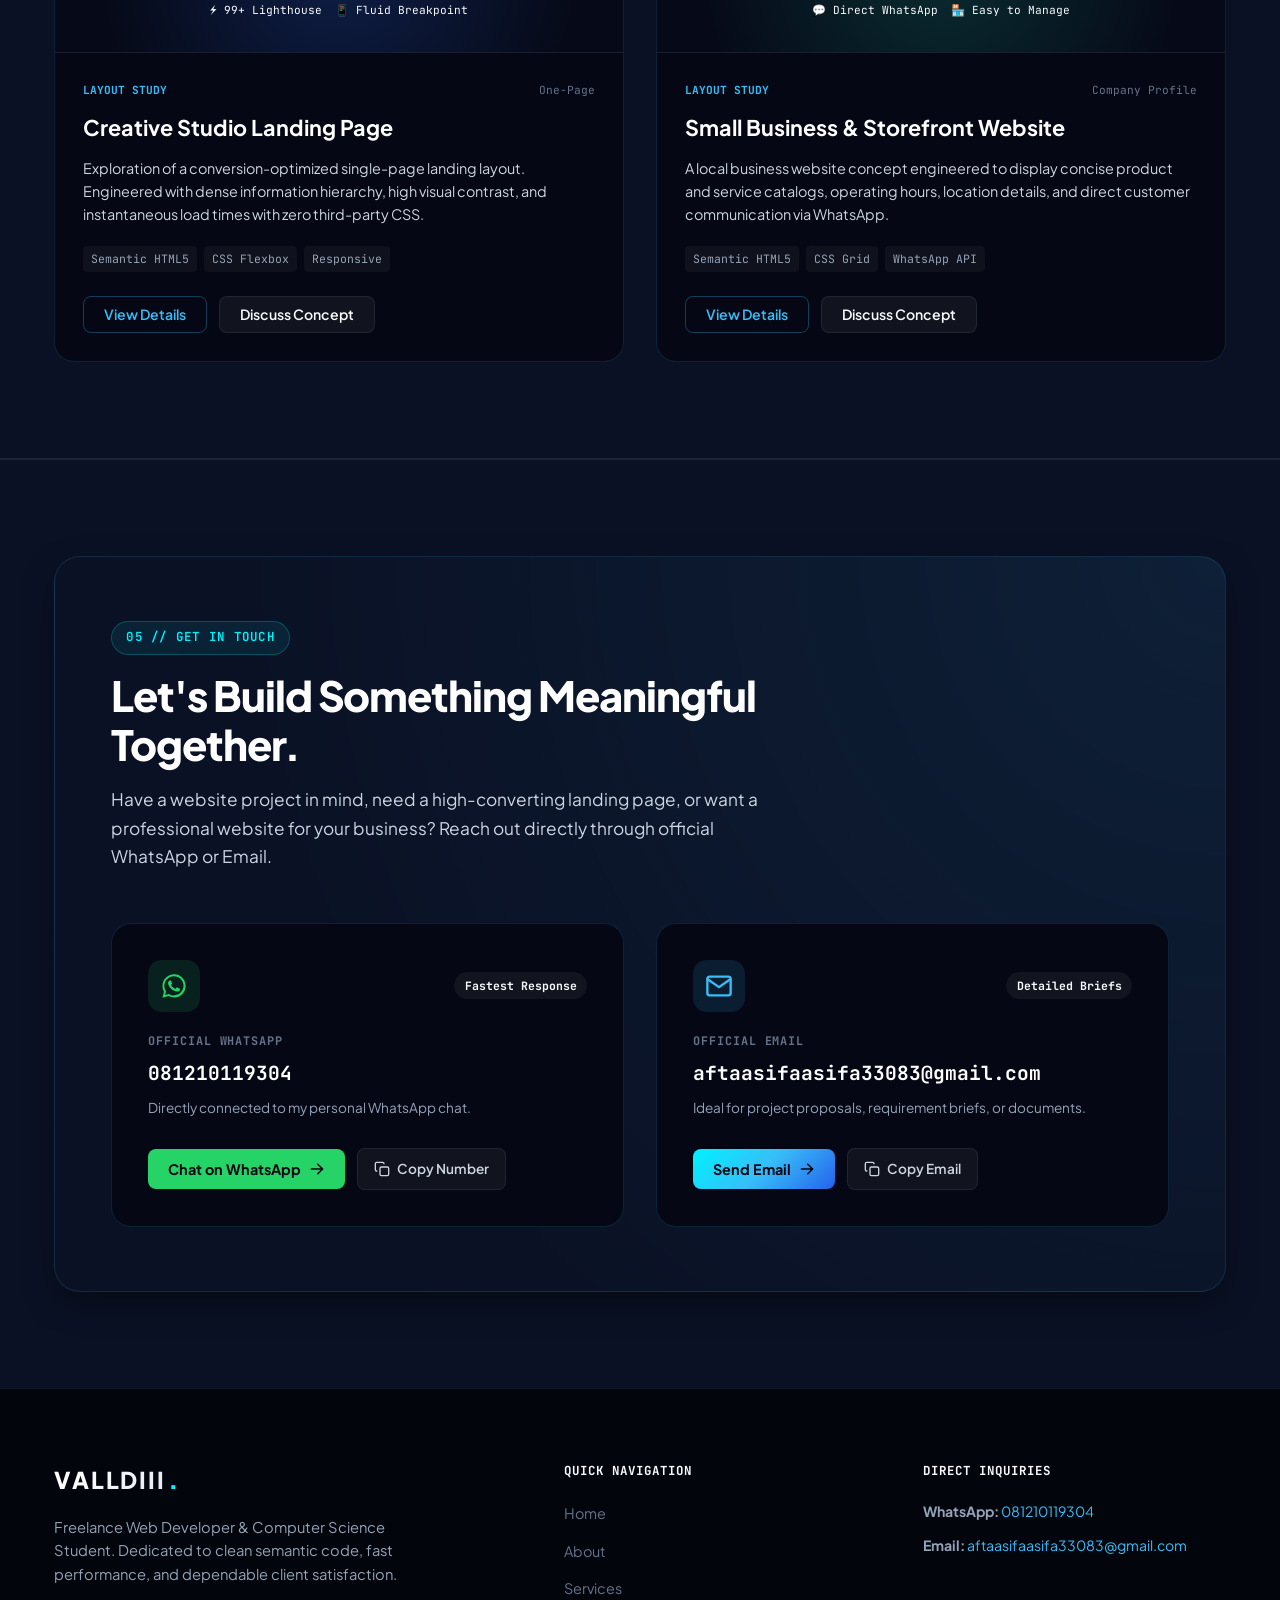
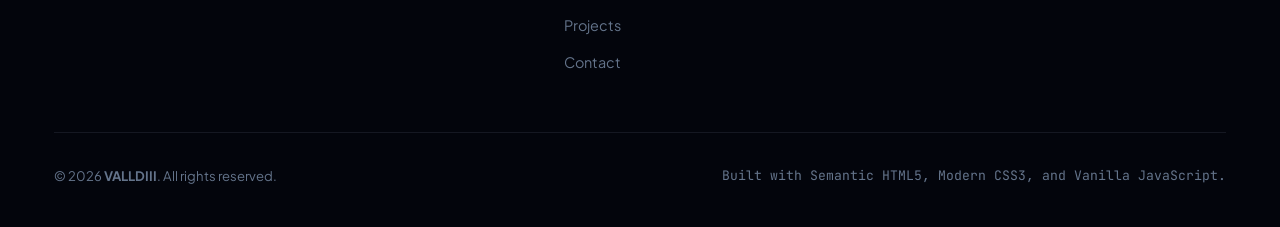
==== commit 7fd1d12f: "update file portofolio" ====
--- a/index.html
+++ b/index.html
@@ -1,12 +1,17 @@
 <!DOCTYPE html>
-<html lang="id">
+<html lang="en">
 <head>
   <meta charset="UTF-8">
   <meta name="viewport" content="width=device-width, initial-scale=1.0">
-  <meta name="description" content="Valldiii - Freelance Web Developer & Mahasiswa Teknik Informatika. Membangun website yang cepat, berstruktur semantik, responsif, dan mudah digunakan.">
+  <meta name="description" content="Valldiii — Freelance Frontend Web Developer. Crafting fast, responsive, and modern landing pages, small business websites, and company profiles for international clients.">
   <meta name="author" content="Valldiii">
-  <meta name="theme-color" content="#05070f">
+  <meta name="theme-color" content="#050814">
   <title>VALLDIII — Freelance Web Developer</title>
+
+  <!-- Favicon -->
+  <link rel="icon" type="image/svg+xml" href="favicon.svg">
+  <link rel="alternate icon" href="favicon.svg">
+  <link rel="apple-touch-icon" href="favicon.svg">
 
   <!-- Google Fonts: Plus Jakarta Sans & JetBrains Mono -->
   <link rel="preconnect" href="https://fonts.googleapis.com">
@@ -14,7 +19,7 @@
   <link href="https://fonts.googleapis.com/css2?family=JetBrains+Mono:wght@400;500;600;700&family=Plus+Jakarta+Sans:wght@400;500;600;700;800&display=swap" rel="stylesheet">
 
   <!-- Main Stylesheet -->
-  <link rel="stylesheet" href="style.css?v=3.0">
+  <link rel="stylesheet" href="style.css?v=3.1">
 </head>
 <body>
 
@@ -24,18 +29,18 @@
   <header class="site-header" id="header">
     <div class="container nav-container">
       <!-- Minimalist Text Logo -->
-      <a href="#home" class="brand-logo" aria-label="Valldiii - Kembali ke Beranda">
+      <a href="#home" class="brand-logo" aria-label="Valldiii - Home">
         <span class="logo-text">VALLDIII</span>
         <span class="logo-dot" aria-hidden="true">.</span>
       </a>
 
       <!-- Desktop Navigation Menu -->
-      <nav class="nav-menu" id="nav-menu" aria-label="Navigasi Utama">
+      <nav class="nav-menu" id="nav-menu" aria-label="Main Navigation">
         <ul class="nav-list">
           <li><a href="#home" class="nav-link active">Home</a></li>
           <li><a href="#about" class="nav-link">About</a></li>
+          <li><a href="#services" class="nav-link">Services</a></li>
           <li><a href="#projects" class="nav-link">Projects</a></li>
-          <li><a href="#services" class="nav-link">Services</a></li>
           <li><a href="#contact" class="nav-link">Contact</a></li>
         </ul>
       </nav>
@@ -50,7 +55,7 @@
         </a>
 
         <!-- Mobile Hamburger Toggle -->
-        <button type="button" class="nav-toggle" id="nav-toggle" aria-controls="nav-menu" aria-expanded="false" aria-label="Buka menu navigasi mobile">
+        <button type="button" class="nav-toggle" id="nav-toggle" aria-controls="nav-menu" aria-expanded="false" aria-label="Toggle mobile navigation menu">
           <span class="hamburger-bar"></span>
           <span class="hamburger-bar"></span>
           <span class="hamburger-bar"></span>
@@ -72,32 +77,33 @@
       <div class="hero-glow-orb hero-orb-right" aria-hidden="true"></div>
 
       <div class="container hero-container">
-        <!-- Kolom Kiri: Headline & Call To Actions -->
+        <!-- Left Column: Headline & Call To Actions -->
         <div class="hero-col-content" data-reveal="fade-up">
           <div class="hero-status-pill">
+            <img src="assets/images/profile.jpg" alt="Valldiii" class="hero-pill-avatar" width="24" height="24">
             <span class="pulse-core"></span>
-            <span class="status-label">AVAILABLE FOR SELECT PROJECTS</span>
+            <span class="status-label">AVAILABLE FOR FREELANCE PROJECTS</span>
           </div>
 
           <h1 class="hero-headline">
-            I Build Digital <br>
-            <span class="headline-gradient">Experiences</span> <br>
-            That Matter<span class="accent-period">.</span>
+            Modern, Responsive Websites <br>
+            <span class="headline-gradient">Tailored for Growing</span> <br>
+            Businesses<span class="accent-period">.</span>
           </h1>
 
           <p class="hero-lead">
-            Saya Valldiii, mahasiswa Teknik Informatika dan freelance web developer. Berfokus merancang website modern yang cepat, berstruktur semantik bersih, dan tampil presisi di setiap ukuran layar.
+            I am Valldiii, an independent frontend web developer. I craft modern, responsive websites for small businesses, entrepreneurs, and startups—helping them build a credible online presence that turns visitors into clients.
           </p>
 
           <div class="hero-cta-group">
             <a href="#projects" class="btn btn-primary" id="hero-btn-work">
-              <span>View My Work</span>
+              <span>View Selected Work</span>
               <svg viewBox="0 0 20 20" fill="currentColor" width="17" height="17" aria-hidden="true">
                 <path fill-rule="evenodd" d="M10.293 3.293a1 1 0 011.414 0l6 6a1 1 0 010 1.414l-6 6a1 1 0 01-1.414-1.414L14.586 11H3a1 1 0 110-2h11.586l-4.293-4.293a1 1 0 010-1.414z" clip-rule="evenodd"/>
               </svg>
             </a>
             <a href="#contact" class="btn btn-secondary" id="hero-btn-contact">
-              <span>Contact Me</span>
+              <span>Discuss Your Project</span>
             </a>
           </div>
 
@@ -105,99 +111,50 @@
           <div class="hero-telemetry-strip">
             <div class="telemetry-item">
               <span class="telemetry-tag">01 // CODE</span>
-              <span class="telemetry-value">Semantic HTML &amp; CSS</span>
+              <span class="telemetry-value">Semantic HTML5 &amp; CSS3</span>
             </div>
             <div class="telemetry-separator" aria-hidden="true"></div>
             <div class="telemetry-item">
               <span class="telemetry-tag">02 // LOGIC</span>
-              <span class="telemetry-value">Vanilla JavaScript</span>
+              <span class="telemetry-value">Fast Vanilla JavaScript</span>
             </div>
             <div class="telemetry-separator" aria-hidden="true"></div>
             <div class="telemetry-item">
               <span class="telemetry-tag">03 // DESIGN</span>
-              <span class="telemetry-value">Fluid Mobile First</span>
-            </div>
-          </div>
-        </div>
-
-        <!-- Kolom Kanan: High-Fidelity Developer Browser & Code Mockup -->
-        <div class="hero-col-mockup" data-reveal="fade-left">
-          <div class="mockup-frame-card" aria-label="Mockup antarmuka website dan kode murni Valldiii">
-            <!-- Decorative Window Grid Header -->
-            <div class="mockup-window-topbar">
-              <div class="window-controls" aria-hidden="true">
-                <span class="ctrl-dot dot-close"></span>
-                <span class="ctrl-dot dot-minimize"></span>
-                <span class="ctrl-dot dot-maximize"></span>
-              </div>
-              <a href="projects/coffee-shop/index.html" target="_blank" rel="noopener noreferrer" class="window-address-tab" title="Buka Live Demo Valldiii Coffee Shop di tab baru" aria-label="Buka Live Demo Valldiii Coffee Shop di tab baru">
-                <span class="addr-protocol">https://</span>valldiii.github.io/valldiii-portfolio/projects/coffee-shop/
-              </a>
-              <div class="window-status-badge">
-                <span class="status-live-dot"></span> LIVE 200 OK
-              </div>
-            </div>
-
-            <!-- Mockup Interactive Viewport -->
-            <div class="mockup-viewport">
-              <!-- Decorative Grid Lines -->
-              <div class="viewport-grid-bg" aria-hidden="true"></div>
-
-              <!-- Top Micro Nav -->
-              <div class="mock-browser-nav">
-                <div class="mock-nav-left">
-                  <span class="mock-brand-badge">VALLDIII.GITHUB.IO</span>
-                  <span class="mock-nav-item active">Index.html</span>
-                  <span class="mock-nav-item">Style.css</span>
-                </div>
-                <div class="mock-nav-right">
-                  <span class="mock-build-pill">✓ Clean Code</span>
-                </div>
-              </div>
-
-              <!-- Visual Website Showcase Inside Mockup -->
-              <div class="mock-showcase-box">
-                <div class="mock-eyebrow-line">
-                  <span class="mock-num">01.0 // UI/UX</span>
-                  <span class="mock-line"></span>
-                  <span class="mock-chip">FAST LOAD</span>
-                </div>
-                <h3 class="mock-h3">Modern Interfaces Built with Precision.</h3>
-                <p class="mock-p">
-                  Arsitektur CSS Grid dan Flexbox mandiri tanpa overhead framework yang memperlambat rendering ponsel.
-                </p>
-
-                <!-- Mini Cards Component Demo -->
-                <div class="mock-metrics-row">
-                  <div class="mock-metric-card">
-                    <span class="metric-title">Performance</span>
-                    <span class="metric-num">100%</span>
-                    <div class="metric-bar"><div class="metric-fill" style="width: 100%;"></div></div>
-                  </div>
-                  <div class="mock-metric-card">
-                    <span class="metric-title">Mobile Ready</span>
-                    <span class="metric-num">Fluid</span>
-                    <div class="metric-bar"><div class="metric-fill" style="width: 95%;"></div></div>
-                  </div>
-                  <div class="mock-metric-card">
-                    <span class="metric-title">Zero Bloat</span>
-                    <span class="metric-num">0 kb Lib</span>
-                    <div class="metric-bar"><div class="metric-fill" style="width: 100%;"></div></div>
-                  </div>
-                </div>
-              </div>
-
-              <!-- Code Snippet Bar -->
-              <div class="mock-code-strip">
-                <div class="code-comment">// Developer Mindset</div>
-                <div class="code-line"><span class="c-keyword">const</span> developer = { <span class="c-prop">name</span>: <span class="c-str">'Valldiii'</span>, <span class="c-prop">major</span>: <span class="c-str">'Teknik Informatika'</span>, <span class="c-prop">mindset</span>: <span class="c-str">'Build with Purpose'</span> };</div>
-              </div>
-            </div>
-
-            <!-- Mockup Window Footer Terminal -->
-            <div class="mockup-window-footer">
-              <span class="term-left">⚡ Branch: <code>main</code> • Ready for select freelance projects</span>
-              <span class="term-right">Valldiii Studio // 2026</span>
+              <span class="telemetry-value">Fluid Mobile-First</span>
+            </div>
+          </div>
+        </div>
+
+        <!-- Right Column: Editorial Portrait Visual Anchor -->
+        <div class="hero-col-visual" data-reveal="fade-left">
+          <div class="editorial-portrait-card">
+            <div class="portrait-header-bar">
+              <span class="portrait-tag">FOUNDER &amp; DEVELOPER</span>
+              <div class="portrait-status-dot">
+                <span class="dot-live"></span> ACTIVE NOW
+              </div>
+            </div>
+
+            <div class="portrait-image-wrapper">
+              <img 
+                src="assets/images/profile.jpg" 
+                alt="Valldiii — Freelance Web Developer" 
+                class="editorial-profile-img"
+                width="440"
+                height="440"
+                loading="eager"
+              >
+              <div class="portrait-gradient-overlay"></div>
+              <div class="portrait-badge-floating">
+                <span class="badge-role">Valldiii</span>
+                <span class="badge-spec">Web Development Specialist</span>
+              </div>
+            </div>
+
+            <div class="portrait-footer-bar">
+              <span class="p-foot-item">📍 Remote Worldwide</span>
+              <span class="p-foot-item">⚡ Handcrafted Clean Code</span>
             </div>
           </div>
         </div>
@@ -205,7 +162,7 @@
     </section>
 
     <!-- ========================================================
-         3. ABOUT SECTION (EDITORIAL STATEMENT & STUDENT PROFILE)
+         3. ABOUT SECTION (PERSONAL BRANDING & PROFESSIONAL PROFILE)
          ======================================================== -->
     <section class="site-section about-section" id="about">
       <div class="container">
@@ -214,92 +171,134 @@
         </div>
 
         <div class="about-grid">
-          <!-- Kolom Kiri: Cerita & Pendekatan Jujur -->
-          <div class="about-main-narrative" data-reveal="fade-up">
+          <!-- Left Column: Personal Brand Profile Card with Dedicated Photo Slot -->
+          <div class="about-profile-card" data-reveal="fade-right">
+            <div class="profile-avatar-wrapper">
+              <img 
+                src="assets/images/profile.jpg" 
+                alt="Valldiii — Freelance Web Developer" 
+                class="profile-photo-img" 
+                id="profile-avatar-img"
+                onerror="this.onerror=null; this.src='assets/images/profile-placeholder.svg';"
+                width="280" 
+                height="280"
+                loading="lazy"
+              >
+              <div class="avatar-status-badge" title="Available for freelance projects">
+                <span class="status-ping"></span>
+                <span class="status-text">Available for Work</span>
+              </div>
+            </div>
+
+            <h3 class="profile-card-name">Valldiii</h3>
+            <p class="profile-card-role">Freelance Frontend Developer</p>
+
+            <ul class="profile-meta-list">
+              <li class="profile-meta-item">
+                <span class="profile-meta-label">Focus</span>
+                <span class="profile-meta-val">Websites &amp; Landing Pages</span>
+              </li>
+              <li class="profile-meta-item">
+                <span class="profile-meta-label">Location</span>
+                <span class="profile-meta-val">Worldwide (Remote)</span>
+              </li>
+              <li class="profile-meta-item">
+                <span class="profile-meta-label">Languages</span>
+                <span class="profile-meta-val">English &amp; Indonesian</span>
+              </li>
+              <li class="profile-meta-item">
+                <span class="profile-meta-label">Turnaround</span>
+                <span class="profile-meta-val">Fast &amp; Transparent</span>
+              </li>
+            </ul>
+          </div>
+
+          <!-- Right Column: Narrative, Core Value Proposition & Bento Cards -->
+          <div class="about-main-narrative" data-reveal="fade-left">
             <h2 class="section-title">
-              Membangun website dengan fondasi yang kuat, rapi, dan bertanggung jawab.
+              Crafting clean, dependable websites with solid technical foundations.
             </h2>
             <div class="about-bio-text">
               <p>
-                Halo! Saya <strong>Valldiii</strong>, mahasiswa aktif program studi <strong>Teknik Informatika</strong> yang memiliki minat mendalam dan fokus konsisten pada bidang pengembangan web front-end.
+                Hello! I am <strong>Valldiii</strong>, an independent freelance web developer and Computer Science student with a dedicated focus on modern frontend web development.
               </p>
               <p>
-                Di tengah pesatnya teknologi, saya meyakini bahwa website yang berkualitas lahir dari penguasaan fundamental yang kuat: <strong>HTML semantik</strong> untuk aksesibilitas dan struktur yang benar, <strong>CSS modern</strong> untuk tata letak yang luwes, serta <strong>JavaScript murni</strong> untuk interaktivitas yang gesit tanpa bloatware.
+                I specialize in creating clean, fast, and responsive websites—including high-converting <strong>landing pages</strong>, <strong>small business websites</strong>, and <strong>company profiles</strong>. I help small business owners, startups, and entrepreneurs establish a credible online presence that presents their services clearly and turns visitors into customers.
               </p>
               <p>
-                Sebagai pengembang yang terus bertumbuh, nilai utama yang saya bawa adalah <strong>kejujuran teknis, ketelitian penulisan kode, serta transparansi penuh</strong> dalam berkomunikasi dengan Anda.
+                I believe high-quality websites are built on solid fundamentals rather than bloated frameworks: <strong>semantic HTML5</strong> for structure and accessibility, <strong>modern CSS</strong> for fluid responsive layouts, and <strong>pure vanilla JavaScript</strong> for swift interactivity. My commitment to you is grounded in <strong>technical honesty, clean code craftsmanship, and direct, transparent communication</strong>.
               </p>
             </div>
 
             <div class="about-action-row">
               <a href="#contact" class="btn btn-primary btn-sm">
-                <span>Diskusikan Proyek Anda</span>
+                <span>Discuss Your Project</span>
               </a>
-              <a href="#projects" class="btn btn-outline btn-sm">
-                <span>Lihat Studi Kasus</span>
+              <a href="#services" class="btn btn-outline btn-sm">
+                <span>Explore Services</span>
               </a>
             </div>
-          </div>
-
-          <!-- Kolom Kanan: Bento Profile Highlights (Jujur & Relevan) -->
-          <div class="about-bento-grid" data-reveal="fade-left">
-            <!-- Bento Card 1 -->
-            <div class="bento-card">
-              <div class="bento-icon-tag">
-                <svg viewBox="0 0 24 24" width="22" height="22" fill="none" stroke="currentColor" stroke-width="2">
-                  <path d="M22 10v6M2 10l10-5 10 5-10 5z"/>
-                  <path d="M6 12v5c3 3 9 3 12 0v-5"/>
-                </svg>
-              </div>
-              <h3 class="bento-title">Mahasiswa Teknik Informatika</h3>
-              <p class="bento-desc">
-                Mempelajari ilmu komputasi, algoritma logika terstruktur, rekayasa perangkat lunak, dan standar pengembangan web modern.
-              </p>
-              <span class="bento-meta">Pendidikan &amp; Teori Dasar</span>
-            </div>
-
-            <!-- Bento Card 2 -->
-            <div class="bento-card">
-              <div class="bento-icon-tag">
-                <svg viewBox="0 0 24 24" width="22" height="22" fill="none" stroke="currentColor" stroke-width="2">
-                  <rect x="2" y="3" width="20" height="14" rx="2" ry="2"/>
-                  <line x1="8" y1="21" x2="16" y2="21"/>
-                  <line x1="12" y1="17" x2="12" y2="21"/>
-                </svg>
-              </div>
-              <h3 class="bento-title">Clean Code &amp; Mobile First</h3>
-              <p class="bento-desc">
-                Menyusun kode yang terstruktur rapi, mudah dibaca, dan selalu diuji coba di berbagai ukuran layar smartphone maupun laptop.
-              </p>
-              <span class="bento-meta">Standar Implementasi</span>
-            </div>
-
-            <!-- Bento Card 3 -->
-            <div class="bento-card">
-              <div class="bento-icon-tag">
-                <svg viewBox="0 0 24 24" width="22" height="22" fill="none" stroke="currentColor" stroke-width="2">
-                  <polyline points="22 12 18 12 15 21 9 3 6 12 2 12"/>
-                </svg>
-              </div>
-              <h3 class="bento-title">Bebas Bloat &amp; Ringan</h3>
-              <p class="bento-desc">
-                Tidak menggunakan template berat atau library berlebih yang dapat membuat waktu loading website Anda lambat bagi pengunjung.
-              </p>
-              <span class="bento-meta">Prinsip Kinerja</span>
-            </div>
-
-            <!-- Bento Card 4 -->
-            <div class="bento-card">
-              <div class="bento-icon-tag">
-                <svg viewBox="0 0 24 24" width="22" height="22" fill="none" stroke="currentColor" stroke-width="2">
-                  <path d="M21 15a2 2 0 0 1-2 2H7l-4 4V5a2 2 0 0 1 2-2h14a2 2 0 0 1 2 2z"/>
-                </svg>
-              </div>
-              <h3 class="bento-title">Komunikasi Transparan</h3>
-              <p class="bento-desc">
-                Memberikan estimasi waktu pengerjaan yang realistis, update bertahap yang jelas, dan respons cepat via WhatsApp maupun Email.
-              </p>
-              <span class="bento-meta">Komitmen Layanan</span>
+
+            <!-- Bento Highlights: 4 Honest Strengths -->
+            <div class="about-bento-grid">
+              <!-- Bento Card 1 -->
+              <div class="bento-card">
+                <div class="bento-icon-tag">
+                  <svg viewBox="0 0 24 24" width="22" height="22" fill="none" stroke="currentColor" stroke-width="2">
+                    <path d="M22 10v6M2 10l10-5 10 5-10 5z"/>
+                    <path d="M6 12v5c3 3 9 3 12 0v-5"/>
+                  </svg>
+                </div>
+                <h3 class="bento-title">Computer Science Foundation</h3>
+                <p class="bento-desc">
+                  Applying algorithmic thinking, software engineering discipline, and modern web standards from university computing studies.
+                </p>
+                <span class="bento-meta">Education &amp; Core Logic</span>
+              </div>
+
+              <!-- Bento Card 2 -->
+              <div class="bento-card">
+                <div class="bento-icon-tag">
+                  <svg viewBox="0 0 24 24" width="22" height="22" fill="none" stroke="currentColor" stroke-width="2">
+                    <rect x="2" y="3" width="20" height="14" rx="2" ry="2"/>
+                    <line x1="8" y1="21" x2="16" y2="21"/>
+                    <line x1="12" y1="17" x2="12" y2="21"/>
+                  </svg>
+                </div>
+                <h3 class="bento-title">Mobile-First &amp; Clean Code</h3>
+                <p class="bento-desc">
+                  Writing readable, well-commented code tested extensively on smartphones, tablets, laptops, and desktop monitors.
+                </p>
+                <span class="bento-meta">Implementation Standard</span>
+              </div>
+
+              <!-- Bento Card 3 -->
+              <div class="bento-card">
+                <div class="bento-icon-tag">
+                  <svg viewBox="0 0 24 24" width="22" height="22" fill="none" stroke="currentColor" stroke-width="2">
+                    <polyline points="22 12 18 12 15 21 9 3 6 12 2 12"/>
+                  </svg>
+                </div>
+                <h3 class="bento-title">Zero Bloat &amp; Fast Loading</h3>
+                <p class="bento-desc">
+                  No heavy templates or redundant third-party libraries, ensuring rapid load times for international visitors on any network.
+                </p>
+                <span class="bento-meta">Performance Philosophy</span>
+              </div>
+
+              <!-- Bento Card 4 -->
+              <div class="bento-card">
+                <div class="bento-icon-tag">
+                  <svg viewBox="0 0 24 24" width="22" height="22" fill="none" stroke="currentColor" stroke-width="2">
+                    <path d="M21 15a2 2 0 0 1-2 2H7l-4 4V5a2 2 0 0 1 2-2h14a2 2 0 0 1 2 2z"/>
+                  </svg>
+                </div>
+                <h3 class="bento-title">Transparent Communication</h3>
+                <p class="bento-desc">
+                  Realistic delivery timelines, structured milestone updates, and prompt, friendly responses via WhatsApp and Email.
+                </p>
+                <span class="bento-meta">Client Commitment</span>
+              </div>
             </div>
           </div>
         </div>
@@ -316,9 +315,9 @@
         </div>
 
         <div class="section-heading-box text-center" data-reveal="fade-up">
-          <h2 class="section-title">Teknologi yang Benar-Benar Digunakan</h2>
+          <h2 class="section-title">Focused &amp; Battle-Tested Technologies</h2>
           <p class="section-subtitle">
-            Hanya alat dan teknologi standar web yang saya pahami, kuasai, dan terapkan secara konsisten dalam proyek nyata.
+            Core web standards and modern development tooling I master, apply, and consistently rely on for production-ready websites.
           </p>
         </div>
 
@@ -333,11 +332,11 @@
             </div>
             <div class="tech-body">
               <div class="tech-top">
-                <h3 class="tech-name">HTML5 Semantik</h3>
-                <span class="tech-badge">Fondasi</span>
+                <h3 class="tech-name">Semantic HTML5</h3>
+                <span class="tech-badge">Foundation</span>
               </div>
               <p class="tech-desc">
-                Menyusun dokumen web dengan tag semantik standar (<code class="inline-code">&lt;header&gt;</code>, <code class="inline-code">&lt;main&gt;</code>, <code class="inline-code">&lt;article&gt;</code>), ramah SEO, serta memenuhi standar aksesibilitas dasar.
+                Structuring clean web documents with standard semantic tags (<code class="inline-code">&lt;header&gt;</code>, <code class="inline-code">&lt;main&gt;</code>, <code class="inline-code">&lt;article&gt;</code>) for accessibility, clarity, and search engine readiness.
               </p>
             </div>
           </div>
@@ -353,10 +352,10 @@
             <div class="tech-body">
               <div class="tech-top">
                 <h3 class="tech-name">CSS3 &amp; Modern Layouts</h3>
-                <span class="tech-badge">Gaya &amp; Desain</span>
+                <span class="tech-badge">Styling &amp; UX</span>
               </div>
               <p class="tech-desc">
-                Penguasaan mendalam CSS Flexbox, CSS Grid, Custom Properties (Variables), Fluid Typography, dan transisi halus tanpa ketergantungan library luar.
+                Mastery of CSS Flexbox, CSS Grid, Custom Properties (variables), fluid typography, and hardware-accelerated transitions without external framework overhead.
               </p>
             </div>
           </div>
@@ -372,10 +371,10 @@
             <div class="tech-body">
               <div class="tech-top">
                 <h3 class="tech-name">Vanilla JavaScript</h3>
-                <span class="tech-badge">Interaktivitas</span>
+                <span class="tech-badge">Interactivity</span>
               </div>
               <p class="tech-desc">
-                Manipulasi DOM, penanganan event, filter dinamis, modal interaktif, validasi formulir, dan konsumsi Web API modern tanpa framework berat.
+                DOM manipulation, event delegation, dynamic catalog filtering, interactive modals, form validation, and modern Web APIs without framework dependencies.
               </p>
             </div>
           </div>
@@ -394,7 +393,7 @@
                 <span class="tech-badge">Mobile First</span>
               </div>
               <p class="tech-desc">
-                Perancangan tata letak fleksibel menggunakan media queries cerdas dan viewport units, menjamin tampilan sempurna di laptop, tablet, dan smartphone.
+                Fluid layout engineering using intelligent media queries and viewport units, ensuring flawless presentation across mobile phones, tablets, and wide screens.
               </p>
             </div>
           </div>
@@ -412,10 +411,10 @@
             <div class="tech-body">
               <div class="tech-top">
                 <h3 class="tech-name">Git &amp; Version Control</h3>
-                <span class="tech-badge">Alur Kerja</span>
+                <span class="tech-badge">Workflow</span>
               </div>
               <p class="tech-desc">
-                Pelacakan perubahan kode, branching, commit history yang rapi dan terorganisir untuk menjaga integritas proyek website Anda.
+                Disciplined commit history, feature branching, and clean repository maintenance on GitHub to ensure reliable code versioning.
               </p>
             </div>
           </div>
@@ -430,10 +429,10 @@
             <div class="tech-body">
               <div class="tech-top">
                 <h3 class="tech-name">Web Performance Audit</h3>
-                <span class="tech-badge">Optimasi</span>
+                <span class="tech-badge">Optimization</span>
               </div>
               <p class="tech-desc">
-                Analisis waktu pemuatan, pemangkasan CSS yang tidak terpakai, dan optimasi aset visual menggunakan Chrome DevTools dan Lighthouse.
+                Asset minification, cumulative layout shift elimination, and rigorous performance benchmarking using Chrome DevTools and Google Lighthouse.
               </p>
             </div>
           </div>
@@ -442,22 +441,139 @@
     </section>
 
     <!-- ========================================================
-         5. SELECTED PROJECTS SECTION
+         5. SERVICES SECTION (3 CORE SERVICES)
+         ======================================================== -->
+    <section class="site-section services-section" id="services">
+      <div class="container">
+        <div class="section-badge-wrap text-center" data-reveal="fade-up">
+          <span class="editorial-badge">03 // SERVICES</span>
+        </div>
+
+        <div class="section-heading-box text-center" data-reveal="fade-up">
+          <h2 class="section-title">Website Development Services</h2>
+          <p class="section-subtitle">
+            Focused, professional web development services tailored to help businesses establish a credible and high-converting online presence.
+          </p>
+        </div>
+
+        <div class="services-cards-grid">
+          <!-- Service 1: Landing Page Development -->
+          <div class="service-editorial-card" data-reveal="fade-up">
+            <div class="service-card-number">01</div>
+            <div class="service-icon-box">
+              <svg viewBox="0 0 24 24" width="30" height="30" fill="none" stroke="currentColor" stroke-width="2">
+                <polygon points="12 2 2 7 12 12 22 7 12 2"/>
+                <polyline points="2 17 12 22 22 17"/>
+                <polyline points="2 12 12 17 22 12"/>
+              </svg>
+            </div>
+            <h3 class="service-heading">Landing Page Development</h3>
+            <p class="service-paragraph">
+              Modern landing pages designed to introduce products, promote services, and encourage visitors to take action with strategic Call-to-Action placement.
+            </p>
+
+            <div class="service-features-block">
+              <span class="features-label">Deliverables &amp; Features:</span>
+              <ul class="service-deliverables">
+                <li>Conversion-focused single-page architecture and clean visual hierarchy</li>
+                <li>100% fluid responsive presentation on smartphones, tablets, and desktops</li>
+                <li>Ultra-fast page load speeds without bloated third-party frameworks</li>
+                <li>Direct integration of Call-to-Action buttons to WhatsApp or Email</li>
+              </ul>
+            </div>
+
+            <a href="https://wa.me/6281210119304?text=Hello%20Valldiii%2C%20I%20would%20like%20to%20discuss%20a%20Landing%20Page%20Development%20project." target="_blank" rel="noopener noreferrer" class="btn btn-service-cta" aria-label="Inquire about Landing Page Development via WhatsApp">
+              <span>Discuss Landing Page</span>
+              <svg viewBox="0 0 20 20" fill="currentColor" width="16" height="16" aria-hidden="true">
+                <path fill-rule="evenodd" d="M10.293 3.293a1 1 0 011.414 0l6 6a1 1 0 010 1.414l-6 6a1 1 0 01-1.414-1.414L14.586 11H3a1 1 0 110-2h11.586l-4.293-4.293a1 1 0 010-1.414z" clip-rule="evenodd"/>
+              </svg>
+            </a>
+          </div>
+
+          <!-- Service 2: Small Business Website Development -->
+          <div class="service-editorial-card" data-reveal="fade-up">
+            <div class="service-card-number">02</div>
+            <div class="service-icon-box">
+              <svg viewBox="0 0 24 24" width="30" height="30" fill="none" stroke="currentColor" stroke-width="2">
+                <path d="M3 9l9-7 9 7v11a2 2 0 0 1-2 2H5a2 2 0 0 1-2-2z"/>
+                <polyline points="9 22 9 12 15 12 15 22"/>
+              </svg>
+            </div>
+            <h3 class="service-heading">Small Business Website Development</h3>
+            <p class="service-paragraph">
+              Professional websites that help small businesses showcase their products, services, and business information online to attract local and global customers.
+            </p>
+
+            <div class="service-features-block">
+              <span class="features-label">Deliverables &amp; Features:</span>
+              <ul class="service-deliverables">
+                <li>Clean digital storefront highlighting products, menus, or service offerings</li>
+                <li>Clear business information: operational hours, location, and contact channels</li>
+                <li>Direct WhatsApp order &amp; consultation buttons for frictionless client communication</li>
+                <li>Lightweight structure ensuring seamless browsing even on limited mobile data</li>
+              </ul>
+            </div>
+
+            <a href="https://wa.me/6281210119304?text=Hello%20Valldiii%2C%20I%20would%20like%20to%20discuss%20a%20Small%20Business%20Website%20project." target="_blank" rel="noopener noreferrer" class="btn btn-service-cta" aria-label="Inquire about Small Business Website Development via WhatsApp">
+              <span>Discuss Business Website</span>
+              <svg viewBox="0 0 20 20" fill="currentColor" width="16" height="16" aria-hidden="true">
+                <path fill-rule="evenodd" d="M10.293 3.293a1 1 0 011.414 0l6 6a1 1 0 010 1.414l-6 6a1 1 0 01-1.414-1.414L14.586 11H3a1 1 0 110-2h11.586l-4.293-4.293a1 1 0 010-1.414z" clip-rule="evenodd"/>
+              </svg>
+            </a>
+          </div>
+
+          <!-- Service 3: Company Profile Website Development -->
+          <div class="service-editorial-card" data-reveal="fade-up">
+            <div class="service-card-number">03</div>
+            <div class="service-icon-box">
+              <svg viewBox="0 0 24 24" width="30" height="30" fill="none" stroke="currentColor" stroke-width="2">
+                <rect x="2" y="7" width="20" height="14" rx="2" ry="2"/>
+                <path d="M16 21V5a2 2 0 0 0-2-2h-4a2 2 0 0 0-2 2v16"/>
+              </svg>
+            </div>
+            <h3 class="service-heading">Company Profile Website Development</h3>
+            <p class="service-paragraph">
+              Professional websites that introduce businesses, organizations, and their brand identity with authoritative storytelling and structured credibility.
+            </p>
+
+            <div class="service-features-block">
+              <span class="features-label">Deliverables &amp; Features:</span>
+              <ul class="service-deliverables">
+                <li>Structured brand presentation: company story, mission, core values, and team</li>
+                <li>Comprehensive service breakdowns, service tiers, and interactive galleries</li>
+                <li>Multi-channel client contact points with automated WhatsApp message generation</li>
+                <li>Accessible, SEO-optimized markup built for brand authority and trust</li>
+              </ul>
+            </div>
+
+            <a href="https://wa.me/6281210119304?text=Hello%20Valldiii%2C%20I%20would%20like%20to%20discuss%20a%20Company%20Profile%20Website%20project." target="_blank" rel="noopener noreferrer" class="btn btn-service-cta" aria-label="Inquire about Company Profile Website Development via WhatsApp">
+              <span>Discuss Company Profile</span>
+              <svg viewBox="0 0 20 20" fill="currentColor" width="16" height="16" aria-hidden="true">
+                <path fill-rule="evenodd" d="M10.293 3.293a1 1 0 011.414 0l6 6a1 1 0 010 1.414l-6 6a1 1 0 01-1.414-1.414L14.586 11H3a1 1 0 110-2h11.586l-4.293-4.293a1 1 0 010-1.414z" clip-rule="evenodd"/>
+              </svg>
+            </a>
+          </div>
+        </div>
+      </div>
+    </section>
+
+    <!-- ========================================================
+         6. SELECTED PROJECTS SECTION
          ======================================================== -->
     <section class="site-section projects-section" id="projects">
       <div class="container">
         <div class="section-badge-wrap" data-reveal="fade-up">
-          <span class="editorial-badge">03 // SELECTED PROJECTS</span>
+          <span class="editorial-badge">04 // SELECTED PROJECTS</span>
         </div>
 
         <div class="section-heading-box" data-reveal="fade-up">
-          <h2 class="section-title">Showcase Proyek Website</h2>
+          <h2 class="section-title">Featured Project Showcase</h2>
           <p class="section-subtitle">
-            Karya dan eksplorasi nyata yang dirancang dengan kode murni untuk menguji tata letak responsif dan interaktivitas JavaScript.
+            Functional demonstrations crafted with pure code to showcase responsive layouts, interactive JavaScript logic, and real-world utility.
           </p>
         </div>
 
-        <!-- Featured Project 1: Valldiii Coffee Shop (Real Local Project) -->
+        <!-- Featured Project 1: Valldiii Coffee Shop -->
         <article class="featured-project-card" data-reveal="fade-up" id="project-coffee">
           <div class="project-card-grid">
             <!-- Left: High-Fidelity Browser Frame Preview with Live Toggle -->
@@ -470,27 +586,27 @@
                   <div class="browser-address">
                     <span class="addr-lock">🔒</span> projects/coffee-shop/index.html
                   </div>
-                  <div class="browser-tag-status">Live Local</div>
-                </div>
-
-                <!-- Preview Canvas / Interactive Frame -->
-                <div class="browser-preview-viewport">
-                  <!-- Real Interactive Embed of the Local Coffee Shop Project -->
-                  <iframe 
-                    src="projects/coffee-shop/index.html" 
-                    title="Pratinjau Interaktif Valldiii Coffee Shop" 
-                    class="coffee-shop-iframe" 
+                  <div class="browser-tag-status">Live Demo</div>
+                </div>
+
+                <!-- Preview Canvas / Editorial Image Showcase (No Heavy Iframes) -->
+                <div class="browser-preview-viewport project-visual-container">
+                  <img 
+                    src="projects/coffee-shop/images/hero_coffee.jpg" 
+                    alt="Valldiii Coffee Shop artisan roast showcase" 
+                    class="project-showcase-img" 
                     loading="lazy">
-                  </iframe>
 
                   <!-- Floating Hover Overlay Button for Direct Action -->
-                  <div class="preview-direct-overlay">
-                    <a href="projects/coffee-shop/index.html" target="_blank" rel="noopener noreferrer" class="btn btn-primary btn-sm" aria-label="Buka proyek Coffee Shop di tab baru">
+                  <div class="preview-editorial-overlay">
+                    <span class="overlay-eyebrow">Interactive Demo</span>
+                    <h4 class="overlay-title">Valldiii Coffee Shop</h4>
+                    <a href="projects/coffee-shop/index.html" target="_blank" rel="noopener noreferrer" class="btn btn-primary btn-sm" aria-label="Open Coffee Shop project in a new tab">
                       <svg viewBox="0 0 20 20" fill="currentColor" width="16" height="16" aria-hidden="true">
                         <path d="M11 3a1 1 0 100 2h2.586l-6.293 6.293a1 1 0 101.414 1.414L15 6.414V9a1 1 0 102 0V4a1 1 0 00-1-1h-5z"/>
                         <path d="M5 5a2 2 0 00-2 2v8a2 2 0 002 2h8a2 2 0 002-2v-3a1 1 0 10-2 0v3H5V7h3a1 1 0 000-2H5z"/>
                       </svg>
-                      <span>Buka Halaman Penuh</span>
+                      <span>Explore Live Demo ↗</span>
                     </a>
                   </div>
                 </div>
@@ -500,34 +616,34 @@
             <!-- Right: Project Description & Technical Highlights -->
             <div class="project-info-wrapper">
               <div class="project-status-row">
-                <span class="project-flag">PROYEK RIIL LOKAL</span>
+                <span class="project-flag">PORTFOLIO DEMO PROJECT</span>
                 <span class="project-year">2026</span>
               </div>
 
               <h3 class="project-title">Valldiii Coffee Shop</h3>
 
               <p class="project-description">
-                Website demo kedai kopi berkonsep modern dan hangat. Menampilkan navigasi responsif, banner promosi artisan roast, katalog menu interaktif dengan filter kategori instan (Kopi &amp; Non-Kopi), cerita kedai, serta alur pemesanan cepat.
+                A modern, welcoming coffee shop demo website built to showcase artisan beverage menus and local roasteries. Features instant category filtering (Coffee &amp; Non-Coffee) with pure vanilla JavaScript, an adaptive CSS Grid menu catalog, brand story section, and an intuitive quick-order workflow.
               </p>
 
               <div class="project-features-list">
                 <div class="feature-bullet">
                   <span class="bullet-check">✓</span>
-                  <span><strong>Filter Kategori Menu:</strong> Interaktivitas Vanilla JavaScript murni tanpa refresh halaman.</span>
+                  <span><strong>Instant Menu Category Filter:</strong> Pure vanilla JavaScript filtering without page reload.</span>
                 </div>
                 <div class="feature-bullet">
                   <span class="bullet-check">✓</span>
-                  <span><strong>CSS Grid Adaptif:</strong> Kartu menu tertata rapi dan secara otomatis menyesuaikan ukuran layar.</span>
+                  <span><strong>Adaptive CSS Grid:</strong> Menu cards cleanly align and automatically adapt across any device display.</span>
                 </div>
                 <div class="feature-bullet">
                   <span class="bullet-check">✓</span>
-                  <span><strong>Desain Hangat &amp; Menggugah:</strong> Palet warna kopi bernuansa artisan dan tipografi tegas.</span>
+                  <span><strong>Warm Artisan Aesthetic:</strong> Rich cafe color palette paired with bold, legible typography.</span>
                 </div>
               </div>
 
               <div class="project-tech-tags">
-                <span class="tech-tag">HTML5 Semantik</span>
-                <span class="tech-tag">CSS3 Custom</span>
+                <span class="tech-tag">Semantic HTML5</span>
+                <span class="tech-tag">Custom CSS3</span>
                 <span class="tech-tag">Vanilla JavaScript</span>
                 <span class="tech-tag">CSS Grid</span>
               </div>
@@ -538,12 +654,12 @@
                     <path d="M11 3a1 1 0 100 2h2.586l-6.293 6.293a1 1 0 101.414 1.414L15 6.414V9a1 1 0 102 0V4a1 1 0 00-1-1h-5z"/>
                     <path d="M5 5a2 2 0 00-2 2v8a2 2 0 002 2h8a2 2 0 002-2v-3a1 1 0 10-2 0v3H5V7h3a1 1 0 000-2H5z"/>
                   </svg>
-                  <span>Buka Live Demo</span>
+                  <span>Open Live Demo</span>
                 </a>
                 <button type="button" class="btn btn-secondary" data-action="view-details" data-project="coffee" id="btn-coffee-details">
-                  <span>Rincian Arsitektur</span>
+                  <span>Technical Details</span>
                 </button>
-                <button type="button" class="btn btn-outline" data-action="view-source" data-project="coffee" id="btn-coffee-source" aria-label="Informasi Kode Sumber Coffee Shop">
+                <button type="button" class="btn btn-outline" data-action="view-source" data-project="coffee" id="btn-coffee-source" aria-label="Coffee Shop source code information">
                   <svg viewBox="0 0 24 24" width="16" height="16" fill="none" stroke="currentColor" stroke-width="2" aria-hidden="true">
                     <circle cx="12" cy="18" r="3"/>
                     <circle cx="6" cy="6" r="3"/>
@@ -557,7 +673,7 @@
           </div>
         </article>
 
-        <!-- Featured Project 2: NUSA RASA – Catering & Food Service (Real UMKM Project) -->
+        <!-- Featured Project 2: NUSA RASA – Catering & Food Service -->
         <article class="featured-project-card" data-reveal="fade-up" id="project-nusarasa">
           <div class="project-card-grid">
             <!-- Left: High-Fidelity Browser Frame Preview with Live Toggle -->
@@ -570,27 +686,27 @@
                   <div class="browser-address">
                     <span class="addr-lock">🔒</span> projects/nusa-rasa/index.html
                   </div>
-                  <div class="browser-tag-status">Live Local</div>
-                </div>
-
-                <!-- Preview Canvas / Interactive Frame -->
-                <div class="browser-preview-viewport">
-                  <!-- Real Interactive Embed of the Local Nusa Rasa Project -->
-                  <iframe 
-                    src="projects/nusa-rasa/index.html" 
-                    title="Pratinjau Interaktif NUSA RASA Catering &amp; Food Service" 
-                    class="nusa-rasa-iframe" 
+                  <div class="browser-tag-status">Live Demo</div>
+                </div>
+
+                <!-- Preview Canvas / Editorial Image Showcase (No Heavy Iframes) -->
+                <div class="browser-preview-viewport project-visual-container">
+                  <img 
+                    src="projects/nusa-rasa/assets/hero_catering.jpg" 
+                    alt="NUSA RASA Catering &amp; Food Service showcase" 
+                    class="project-showcase-img" 
                     loading="lazy">
-                  </iframe>
 
                   <!-- Floating Hover Overlay Button for Direct Action -->
-                  <div class="preview-direct-overlay">
-                    <a href="projects/nusa-rasa/index.html" target="_blank" rel="noopener noreferrer" class="btn btn-primary btn-sm" aria-label="Buka proyek NUSA RASA di tab baru">
+                  <div class="preview-editorial-overlay">
+                    <span class="overlay-eyebrow">Interactive Demo</span>
+                    <h4 class="overlay-title">NUSA RASA Catering</h4>
+                    <a href="projects/nusa-rasa/index.html" target="_blank" rel="noopener noreferrer" class="btn btn-primary btn-sm" aria-label="Open NUSA RASA project in a new tab">
                       <svg viewBox="0 0 20 20" fill="currentColor" width="16" height="16" aria-hidden="true">
                         <path d="M11 3a1 1 0 100 2h2.586l-6.293 6.293a1 1 0 101.414 1.414L15 6.414V9a1 1 0 102 0V4a1 1 0 00-1-1h-5z"/>
                         <path d="M5 5a2 2 0 00-2 2v8a2 2 0 002 2h8a2 2 0 002-2v-3a1 1 0 10-2 0v3H5V7h3a1 1 0 000-2H5z"/>
                       </svg>
-                      <span>Buka Halaman Penuh</span>
+                      <span>Explore Live Demo ↗</span>
                     </a>
                   </div>
                 </div>
@@ -600,34 +716,34 @@
             <!-- Right: Project Description & Technical Highlights -->
             <div class="project-info-wrapper">
               <div class="project-status-row">
-                <span class="project-flag">PROYEK RIIL UMKM</span>
+                <span class="project-flag">PORTFOLIO DEMO PROJECT</span>
                 <span class="project-year">2026</span>
               </div>
 
               <h3 class="project-title">NUSA RASA – Catering &amp; Food Service</h3>
 
               <p class="project-description">
-                Website Company Profile komersial untuk bisnis katering dan kuliner Nusantara. Dilengkapi dengan navigasi responsif, banner promosi elegan, filter menu interaktif (Nasi Kotak, Prasmanan, Tumpeng), komparasi paket catering, galeri acara, serta formulir pemesanan terintegrasi langsung ke WhatsApp bisnis.
+                A commercial company profile website demo crafted for a traditional culinary and catering business. Designed to provide visitors with a seamless experience through an interactive dish catalog, transparent buffet package comparison, event photography gallery, and an automated ordering inquiry form integrated directly with WhatsApp.
               </p>
 
               <div class="project-features-list">
                 <div class="feature-bullet">
                   <span class="bullet-check">✓</span>
-                  <span><strong>Formulir Pemesanan Otomatis:</strong> Generator format pesan pesanan siap kirim langsung ke WhatsApp.</span>
+                  <span><strong>Automated Order Generator:</strong> Form converts customer meal selections into pre-formatted WhatsApp messages.</span>
                 </div>
                 <div class="feature-bullet">
                   <span class="bullet-check">✓</span>
-                  <span><strong>Filter Kategori Menu Instan:</strong> Pemilahan jenis hidangan tanpa reload menggunakan Vanilla JS.</span>
+                  <span><strong>Instant Menu Category Filter:</strong> Swift category switching (Lunch Box, Buffet, Ceremonial Tumpeng) with zero page reloads.</span>
                 </div>
                 <div class="feature-bullet">
                   <span class="bullet-check">✓</span>
-                  <span><strong>Desain Elegan Nusantara:</strong> Harmoni warna Cream, Hijau Tua, dan aksen Oranye lembut.</span>
+                  <span><strong>Refined Culinary Aesthetic:</strong> Harmonious color scheme of warm cream, deep forest green, and subtle gold accents.</span>
                 </div>
               </div>
 
               <div class="project-tech-tags">
-                <span class="tech-tag">HTML5 Semantik</span>
-                <span class="tech-tag">CSS3 Custom</span>
+                <span class="tech-tag">Semantic HTML5</span>
+                <span class="tech-tag">Custom CSS3</span>
                 <span class="tech-tag">Vanilla JavaScript</span>
                 <span class="tech-tag">WhatsApp API</span>
                 <span class="tech-tag">Responsive</span>
@@ -639,12 +755,12 @@
                     <path d="M11 3a1 1 0 100 2h2.586l-6.293 6.293a1 1 0 101.414 1.414L15 6.414V9a1 1 0 102 0V4a1 1 0 00-1-1h-5z"/>
                     <path d="M5 5a2 2 0 00-2 2v8a2 2 0 002 2h8a2 2 0 002-2v-3a1 1 0 10-2 0v3H5V7h3a1 1 0 000-2H5z"/>
                   </svg>
-                  <span>Buka Live Demo</span>
+                  <span>Open Live Demo</span>
                 </a>
                 <button type="button" class="btn btn-secondary" data-action="view-details" data-project="nusarasa" id="btn-nusarasa-details">
-                  <span>Rincian Arsitektur</span>
+                  <span>Technical Details</span>
                 </button>
-                <button type="button" class="btn btn-outline" data-action="view-source" data-project="nusarasa" id="btn-nusarasa-source" aria-label="Informasi Kode Sumber Nusa Rasa">
+                <button type="button" class="btn btn-outline" data-action="view-source" data-project="nusarasa" id="btn-nusarasa-source" aria-label="Nusa Rasa source code information">
                   <svg viewBox="0 0 24 24" width="16" height="16" fill="none" stroke="currentColor" stroke-width="2" aria-hidden="true">
                     <circle cx="12" cy="18" r="3"/>
                     <circle cx="6" cy="6" r="3"/>
@@ -666,12 +782,12 @@
               <div class="mockup-top-bar">
                 <div class="mockup-dots"><span></span><span></span><span></span></div>
                 <div class="mockup-slug">landing-page-concept.local</div>
-                <span class="mockup-tag">Konsep Latihan</span>
+                <span class="mockup-tag">Layout Study</span>
               </div>
               <div class="mockup-screen-content agency-visual">
                 <div class="mini-hero-badge">One-Page Strategy</div>
                 <h4>High-Impact Creative Studio</h4>
-                <p>Tata letak fokus konversi dengan Call-to-Action tegas.</p>
+                <p>Conversion-driven layout engineered with decisive Call-to-Action placement.</p>
                 <div class="mini-metrics-strip">
                   <span>⚡ 99+ Lighthouse</span>
                   <span>📱 Fluid Breakpoint</span>
@@ -681,24 +797,24 @@
 
             <div class="secondary-card-body">
               <div class="sec-meta-row">
-                <span class="sec-badge">STUDI TATA LETAK</span>
+                <span class="sec-badge">LAYOUT STUDY</span>
                 <span class="sec-time">One-Page</span>
               </div>
-              <h3 class="sec-title">Landing Page Jasa Kreatif</h3>
+              <h3 class="sec-title">Creative Studio Landing Page</h3>
               <p class="sec-desc">
-                Eksplorasi pembuatan landing page satu halaman berorientasi konversi. Memiliki susunan informasi padat, hierarki visual jelas, dan waktu muat instan tanpa library CSS eksternal.
+                Exploration of a conversion-optimized single-page landing layout. Engineered with dense information hierarchy, high visual contrast, and instantaneous load times with zero third-party CSS.
               </p>
               <div class="sec-tech-row">
-                <span class="tech-tag-sm">HTML5 Semantik</span>
+                <span class="tech-tag-sm">Semantic HTML5</span>
                 <span class="tech-tag-sm">CSS Flexbox</span>
                 <span class="tech-tag-sm">Responsive</span>
               </div>
               <div class="sec-action-row">
                 <button type="button" class="btn btn-outline btn-sm" data-action="view-details" data-project="agency" id="btn-agency-details">
-                  <span>Lihat Rincian Teknis</span>
+                  <span>View Details</span>
                 </button>
                 <a href="#contact" class="btn btn-secondary btn-sm" id="btn-agency-consult">
-                  <span>Konsultasi Konsep</span>
+                  <span>Discuss Concept</span>
                 </a>
               </div>
             </div>
@@ -709,161 +825,44 @@
             <div class="card-browser-mockup">
               <div class="mockup-top-bar">
                 <div class="mockup-dots"><span></span><span></span><span></span></div>
-                <div class="mockup-slug">umkm-profile-concept.local</div>
-                <span class="mockup-tag">Konsep Latihan</span>
+                <div class="mockup-slug">business-profile-concept.local</div>
+                <span class="mockup-tag">Layout Study</span>
               </div>
               <div class="mockup-screen-content business-visual">
                 <div class="mini-hero-badge">Local Business</div>
-                <h4>Profil Bisnis &amp; Etalase UMKM</h4>
-                <p>Menampilkan katalog produk, jam buka, dan chat WhatsApp.</p>
+                <h4>Storefront &amp; Business Profile</h4>
+                <p>Featuring compact service listings, operating hours, and WhatsApp inquiry.</p>
                 <div class="mini-metrics-strip">
                   <span>💬 Direct WhatsApp</span>
-                  <span>🏪 Mudah Dikelola</span>
+                  <span>🏪 Easy to Manage</span>
                 </div>
               </div>
             </div>
 
             <div class="secondary-card-body">
               <div class="sec-meta-row">
-                <span class="sec-badge">STUDI TATA LETAK</span>
+                <span class="sec-badge">LAYOUT STUDY</span>
                 <span class="sec-time">Company Profile</span>
               </div>
-              <h3 class="sec-title">Simple Business Website (UMKM)</h3>
+              <h3 class="sec-title">Small Business &amp; Storefront Website</h3>
               <p class="sec-desc">
-                Rancangan konsep website profil bisnis lokal untuk memajang katalog produk ringkas, informasi lokasi usaha, jam operasional, dan integrasi tombol pesan instan WhatsApp.
+                A local business website concept engineered to display concise product and service catalogs, operating hours, location details, and direct customer communication via WhatsApp.
               </p>
               <div class="sec-tech-row">
-                <span class="tech-tag-sm">HTML5 Semantik</span>
+                <span class="tech-tag-sm">Semantic HTML5</span>
                 <span class="tech-tag-sm">CSS Grid</span>
                 <span class="tech-tag-sm">WhatsApp API</span>
               </div>
               <div class="sec-action-row">
                 <button type="button" class="btn btn-outline btn-sm" data-action="view-details" data-project="business" id="btn-business-details">
-                  <span>Lihat Rincian Teknis</span>
+                  <span>View Details</span>
                 </button>
                 <a href="#contact" class="btn btn-secondary btn-sm" id="btn-business-consult">
-                  <span>Konsultasi Konsep</span>
+                  <span>Discuss Concept</span>
                 </a>
               </div>
             </div>
           </article>
-        </div>
-      </div>
-    </section>
-
-    <!-- ========================================================
-         6. SERVICES SECTION (3 CORE SERVICES)
-         ======================================================== -->
-    <section class="site-section services-section" id="services">
-      <div class="container">
-        <div class="section-badge-wrap text-center" data-reveal="fade-up">
-          <span class="editorial-badge">04 // SERVICES</span>
-        </div>
-
-        <div class="section-heading-box text-center" data-reveal="fade-up">
-          <h2 class="section-title">Layanan Pembuatan Website</h2>
-          <p class="section-subtitle">
-            Layanan terfokus yang saya tangani secara teliti, jujur, dan bertanggung jawab sesuai kapasitas teknis nyata.
-          </p>
-        </div>
-
-        <div class="services-cards-grid">
-          <!-- Service 1: Landing Page -->
-          <div class="service-editorial-card" data-reveal="fade-up">
-            <div class="service-card-number">01</div>
-            <div class="service-icon-box">
-              <svg viewBox="0 0 24 24" width="30" height="30" fill="none" stroke="currentColor" stroke-width="2">
-                <polygon points="12 2 2 7 12 12 22 7 12 2"/>
-                <polyline points="2 17 12 22 22 17"/>
-                <polyline points="2 12 12 17 22 12"/>
-              </svg>
-            </div>
-            <h3 class="service-heading">Landing Page</h3>
-            <p class="service-paragraph">
-              Website satu halaman (one-page) terarah untuk mempromosikan produk tunggal, layanan baru, atau kampanye promosi dengan susunan Call-to-Action (CTA) yang jelas.
-            </p>
-
-            <div class="service-features-block">
-              <span class="features-label">Deliverables &amp; Fitur:</span>
-              <ul class="service-deliverables">
-                <li>Struktur halaman fokus konversi dan navigasi mulus</li>
-                <li>Tampilan 100% responsif di smartphone dan laptop</li>
-                <li>Waktu pemuatan halaman sangat cepat tanpa beban berat</li>
-                <li>Integrasi tombol Call-to-Action ke WhatsApp atau Email</li>
-              </ul>
-            </div>
-
-            <a href="https://wa.me/6281210119304?text=Halo%20Valldiii%2C%20saya%20tertarik%20untuk%20berdiskusi%20tentang%20pembuatan%20Landing%20Page" target="_blank" rel="noopener noreferrer" class="btn btn-service-cta" aria-label="Konsultasi jasa Landing Page via WhatsApp">
-              <span>Konsultasi Landing Page</span>
-              <svg viewBox="0 0 20 20" fill="currentColor" width="16" height="16" aria-hidden="true">
-                <path fill-rule="evenodd" d="M10.293 3.293a1 1 0 011.414 0l6 6a1 1 0 010 1.414l-6 6a1 1 0 01-1.414-1.414L14.586 11H3a1 1 0 110-2h11.586l-4.293-4.293a1 1 0 010-1.414z" clip-rule="evenodd"/>
-              </svg>
-            </a>
-          </div>
-
-          <!-- Service 2: Personal Portfolio -->
-          <div class="service-editorial-card" data-reveal="fade-up">
-            <div class="service-card-number">02</div>
-            <div class="service-icon-box">
-              <svg viewBox="0 0 24 24" width="30" height="30" fill="none" stroke="currentColor" stroke-width="2">
-                <path d="M20 21v-2a4 4 0 0 0-4-4H8a4 4 0 0 0-4 4v2"/>
-                <circle cx="12" cy="7" r="4"/>
-              </svg>
-            </div>
-            <h3 class="service-heading">Personal Portfolio</h3>
-            <p class="service-paragraph">
-              Website portofolio profesional untuk kreator, freelancer, atau profesional yang ingin memamerkan karya terbaik, riwayat, dan keahlian secara elegan di internet.
-            </p>
-
-            <div class="service-features-block">
-              <span class="features-label">Deliverables &amp; Fitur:</span>
-              <ul class="service-deliverables">
-                <li>Desain personal berkarakter modern dan berkelas</li>
-                <li>Showcase kartu proyek interaktif dengan link live demo</li>
-                <li>Rincian keahlian teknis dan riwayat secara terstruktur</li>
-                <li>Saluran kontak terpadu (WhatsApp, Email, Media Sosial)</li>
-              </ul>
-            </div>
-
-            <a href="https://wa.me/6281210119304?text=Halo%20Valldiii%2C%20saya%20tertarik%20untuk%20berdiskusi%20tentang%20pembuatan%20Personal%20Portfolio" target="_blank" rel="noopener noreferrer" class="btn btn-service-cta" aria-label="Konsultasi jasa Personal Portfolio via WhatsApp">
-              <span>Konsultasi Portfolio</span>
-              <svg viewBox="0 0 20 20" fill="currentColor" width="16" height="16" aria-hidden="true">
-                <path fill-rule="evenodd" d="M10.293 3.293a1 1 0 011.414 0l6 6a1 1 0 010 1.414l-6 6a1 1 0 01-1.414-1.414L14.586 11H3a1 1 0 110-2h11.586l-4.293-4.293a1 1 0 010-1.414z" clip-rule="evenodd"/>
-              </svg>
-            </a>
-          </div>
-
-          <!-- Service 3: Simple Business Website -->
-          <div class="service-editorial-card" data-reveal="fade-up">
-            <div class="service-card-number">03</div>
-            <div class="service-icon-box">
-              <svg viewBox="0 0 24 24" width="30" height="30" fill="none" stroke="currentColor" stroke-width="2">
-                <path d="M3 9l9-7 9 7v11a2 2 0 0 1-2 2H5a2 2 0 0 1-2-2z"/>
-                <polyline points="9 22 9 12 15 12 15 22"/>
-              </svg>
-            </div>
-            <h3 class="service-heading">Simple Business Website</h3>
-            <p class="service-paragraph">
-              Website profil usaha untuk memperkuat kehadiran online bisnis lokal atau UMKM, memajang katalog produk atau menu, informasi jam buka, serta lokasi usaha.
-            </p>
-
-            <div class="service-features-block">
-              <span class="features-label">Deliverables &amp; Fitur:</span>
-              <ul class="service-deliverables">
-                <li>Penyajian informasi profil usaha yang rapi dan kredibel</li>
-                <li>Etalase menu atau katalog produk ringkas dengan label harga</li>
-                <li>Tombol pemesanan atau konsultasi langsung ke WhatsApp bisnis</li>
-                <li>Struktur ringan yang mudah dimuat oleh pelanggan lokal</li>
-              </ul>
-            </div>
-
-            <a href="https://wa.me/6281210119304?text=Halo%20Valldiii%2C%20saya%20tertarik%20untuk%20berdiskusi%20tentang%20pembuatan%20Simple%20Business%20Website" target="_blank" rel="noopener noreferrer" class="btn btn-service-cta" aria-label="Konsultasi jasa Simple Business Website via WhatsApp">
-              <span>Konsultasi Website Bisnis</span>
-              <svg viewBox="0 0 20 20" fill="currentColor" width="16" height="16" aria-hidden="true">
-                <path fill-rule="evenodd" d="M10.293 3.293a1 1 0 011.414 0l6 6a1 1 0 010 1.414l-6 6a1 1 0 01-1.414-1.414L14.586 11H3a1 1 0 110-2h11.586l-4.293-4.293a1 1 0 010-1.414z" clip-rule="evenodd"/>
-              </svg>
-            </a>
-          </div>
         </div>
       </div>
     </section>
@@ -876,9 +875,9 @@
         <div class="contact-editorial-frame" data-reveal="fade-up">
           <div class="contact-header-content">
             <span class="editorial-badge">05 // GET IN TOUCH</span>
-            <h2 class="contact-main-heading">Mari Memulai Sesuatu yang Berarti Bersama.</h2>
+            <h2 class="contact-main-heading">Let's Build Something Meaningful Together.</h2>
             <p class="contact-lead-text">
-              Punya ide website, ingin membuat landing page untuk produk Anda, atau membutuhkan website portofolio profesional? Silakan hubungi saya melalui WhatsApp atau Email resmi berikut.
+              Have a website project in mind, need a high-converting landing page, or want a professional website for your business? Reach out directly through official WhatsApp or Email.
             </p>
           </div>
 
@@ -892,28 +891,28 @@
                     <path d="M12.04 2c-5.46 0-9.91 4.45-9.91 9.91 0 1.75.46 3.45 1.32 4.95L2.05 22l5.25-1.38c1.45.79 3.08 1.21 4.74 1.21 5.46 0 9.91-4.45 9.91-9.91 0-2.65-1.03-5.14-2.9-7.01A9.816 9.816 0 0 0 12.04 2zm0 18.15c-1.49 0-2.95-.4-4.23-1.16l-.3-.18-3.14.82.84-3.06-.2-.31c-.83-1.33-1.27-2.87-1.27-4.46 0-4.52 3.68-8.2 8.2-8.2 2.19 0 4.25.85 5.8 2.4 1.55 1.55 2.4 3.61 2.4 5.8 0 4.52-3.68 8.19-8.2 8.19zm4.49-6.14c-.25-.12-1.47-.72-1.7-.81-.23-.08-.39-.12-.56.12-.17.25-.64.81-.79.97-.14.17-.29.19-.54.06-.25-.12-1.05-.39-2-1.23-.74-.66-1.24-1.47-1.38-1.72-.14-.25-.02-.38.11-.51.11-.11.25-.29.37-.43.12-.15.17-.25.25-.42.08-.17.04-.31-.02-.44-.06-.12-.56-1.35-.77-1.85-.2-.49-.41-.42-.56-.43h-.48c-.17 0-.44.06-.67.31-.23.25-.88.86-.88 2.1 0 1.24.9 2.44 1.03 2.61.12.17 1.77 2.7 4.29 3.79.6.26 1.07.41 1.44.53.6.19 1.15.16 1.58.1.48-.07 1.47-.6 1.68-1.18.21-.58.21-1.07.15-1.18-.06-.11-.23-.17-.48-.29z"/>
                   </svg>
                 </div>
-                <span class="channel-badge">Respon Tercepat</span>
+                <span class="channel-badge">Fastest Response</span>
               </div>
 
               <div class="contact-card-info">
-                <span class="channel-label">WHATSAPP RESMI</span>
+                <span class="channel-label">OFFICIAL WHATSAPP</span>
                 <span class="channel-main-value" id="text-whatsapp-display">081210119304</span>
-                <p class="channel-subtext">Langsung terhubung ke chat WhatsApp pribadi saya.</p>
+                <p class="channel-subtext">Directly connected to my personal WhatsApp chat.</p>
               </div>
 
               <div class="contact-card-actions">
-                <a href="https://wa.me/6281210119304" target="_blank" rel="noopener noreferrer" class="btn btn-wa-direct" id="btn-whatsapp-me" aria-label="Buka obrolan WhatsApp">
-                  <span>Chat di WhatsApp</span>
+                <a href="https://wa.me/6281210119304" target="_blank" rel="noopener noreferrer" class="btn btn-wa-direct" id="btn-whatsapp-me" aria-label="Open WhatsApp Chat">
+                  <span>Chat on WhatsApp</span>
                   <svg viewBox="0 0 20 20" fill="currentColor" width="16" height="16" aria-hidden="true">
                     <path fill-rule="evenodd" d="M10.293 3.293a1 1 0 011.414 0l6 6a1 1 0 010 1.414l-6 6a1 1 0 01-1.414-1.414L14.586 11H3a1 1 0 110-2h11.586l-4.293-4.293a1 1 0 010-1.414z" clip-rule="evenodd"/>
                   </svg>
                 </a>
-                <button type="button" class="btn btn-copy" data-copy-target="081210119304" data-copy-type="Nomor WhatsApp" aria-label="Salin nomor WhatsApp">
+                <button type="button" class="btn btn-copy" data-copy-target="081210119304" data-copy-type="WhatsApp number" aria-label="Copy WhatsApp number">
                   <svg viewBox="0 0 24 24" width="16" height="16" fill="none" stroke="currentColor" stroke-width="2">
                     <rect x="9" y="9" width="13" height="13" rx="2" ry="2"/>
                     <path d="M5 15H4a2 2 0 0 1-2-2V4a2 2 0 0 1 2-2h9a2 2 0 0 1 2 2v1"/>
                   </svg>
-                  <span>Salin Nomor</span>
+                  <span>Copy Number</span>
                 </button>
               </div>
             </div>
@@ -927,28 +926,28 @@
                     <polyline points="22,6 12,13 2,6"/>
                   </svg>
                 </div>
-                <span class="channel-badge">Diskusi Formal</span>
+                <span class="channel-badge">Detailed Briefs</span>
               </div>
 
               <div class="contact-card-info">
-                <span class="channel-label">EMAIL RESMI</span>
+                <span class="channel-label">OFFICIAL EMAIL</span>
                 <span class="channel-main-value" id="text-email-display">aftaasifaasifa33083@gmail.com</span>
-                <p class="channel-subtext">Cocok untuk pengiriman berkas atau proposal proyek terperinci.</p>
+                <p class="channel-subtext">Ideal for project proposals, requirement briefs, or documents.</p>
               </div>
 
               <div class="contact-card-actions">
-                <a href="mailto:aftaasifaasifa33083@gmail.com?subject=Diskusi%20Proyek%20Website%20-%20Valldiii" class="btn btn-email-direct" id="btn-email-me" aria-label="Kirim Email ke Valldiii">
-                  <span>Kirim Email</span>
+                <a href="mailto:aftaasifaasifa33083@gmail.com?subject=Website%20Project%20Inquiry%20-%20Valldiii" class="btn btn-email-direct" id="btn-email-me" aria-label="Send Email to Valldiii">
+                  <span>Send Email</span>
                   <svg viewBox="0 0 20 20" fill="currentColor" width="16" height="16" aria-hidden="true">
                     <path fill-rule="evenodd" d="M10.293 3.293a1 1 0 011.414 0l6 6a1 1 0 010 1.414l-6 6a1 1 0 01-1.414-1.414L14.586 11H3a1 1 0 110-2h11.586l-4.293-4.293a1 1 0 010-1.414z" clip-rule="evenodd"/>
                   </svg>
                 </a>
-                <button type="button" class="btn btn-copy" data-copy-target="aftaasifaasifa33083@gmail.com" data-copy-type="Alamat Email" aria-label="Salin alamat email">
+                <button type="button" class="btn btn-copy" data-copy-target="aftaasifaasifa33083@gmail.com" data-copy-type="Email address" aria-label="Copy email address">
                   <svg viewBox="0 0 24 24" width="16" height="16" fill="none" stroke="currentColor" stroke-width="2">
                     <rect x="9" y="9" width="13" height="13" rx="2" ry="2"/>
                     <path d="M5 15H4a2 2 0 0 1-2-2V4a2 2 0 0 1 2-2h9a2 2 0 0 1 2 2v1"/>
                   </svg>
-                  <span>Salin Email</span>
+                  <span>Copy Email</span>
                 </button>
               </div>
             </div>
@@ -970,26 +969,25 @@
             <span class="logo-dot">.</span>
           </a>
           <p class="footer-mission">
-            Freelance Web Developer &amp; Mahasiswa Teknik Informatika. Mendedikasikan diri untuk kode yang bersih, efisien, dan berorientasi pada kepuasan pengguna.
+            Freelance Web Developer &amp; Computer Science Student. Dedicated to clean semantic code, fast performance, and dependable client satisfaction.
           </p>
         </div>
 
-        <nav class="footer-nav-menu" aria-label="Navigasi Halaman Footer">
-          <span class="footer-col-title">Navigasi Cepat</span>
+        <nav class="footer-nav-menu" aria-label="Footer Quick Links">
+          <span class="footer-col-title">Quick Navigation</span>
           <ul class="footer-links-list">
             <li><a href="#home">Home</a></li>
             <li><a href="#about">About</a></li>
-            <li><a href="#tech-stack">Tech Stack</a></li>
+            <li><a href="#services">Services</a></li>
             <li><a href="#projects">Projects</a></li>
-            <li><a href="#services">Services</a></li>
             <li><a href="#contact">Contact</a></li>
           </ul>
         </nav>
 
         <div class="footer-contact-box">
-          <span class="footer-col-title">Hubungi Langsung</span>
+          <span class="footer-col-title">Direct Inquiries</span>
           <p class="footer-contact-item">
-            <strong>WA:</strong> <a href="https://wa.me/6281210119304" target="_blank" rel="noopener noreferrer">081210119304</a>
+            <strong>WhatsApp:</strong> <a href="https://wa.me/6281210119304" target="_blank" rel="noopener noreferrer">081210119304</a>
           </p>
           <p class="footer-contact-item">
             <strong>Email:</strong> <a href="mailto:aftaasifaasifa33083@gmail.com">aftaasifaasifa33083@gmail.com</a>
@@ -1004,7 +1002,7 @@
           &copy; <span id="current-year">2026</span> <strong>VALLDIII</strong>. All rights reserved.
         </p>
         <p class="built-with-note">
-          Dibangun dengan HTML5 Semantik, CSS3 Modern, dan Vanilla JavaScript murni.
+          Built with Semantic HTML5, Modern CSS3, and Vanilla JavaScript.
         </p>
       </div>
     </div>
@@ -1013,7 +1011,7 @@
   <!-- ========================================================
        9. BACK TO TOP BUTTON
        ======================================================== -->
-  <button type="button" class="back-to-top" id="back-to-top" aria-label="Kembali ke atas halaman">
+  <button type="button" class="back-to-top" id="back-to-top" aria-label="Back to top of page">
     <svg viewBox="0 0 24 24" width="20" height="20" fill="none" stroke="currentColor" stroke-width="2.5" aria-hidden="true">
       <polyline points="18 15 12 9 6 15"/>
     </svg>
@@ -1025,8 +1023,8 @@
   <div class="modal-overlay" id="project-modal" role="dialog" aria-modal="true" aria-labelledby="modal-project-title" hidden>
     <div class="modal-dialog-box">
       <div class="modal-head">
-        <span class="modal-type-tag" id="modal-category">Rincian Teknis</span>
-        <button type="button" class="modal-close-btn" id="modal-close" aria-label="Tutup jendela rincian proyek">
+        <span class="modal-type-tag" id="modal-category">Technical Details</span>
+        <button type="button" class="modal-close-btn" id="modal-close" aria-label="Close project details dialog">
           <svg viewBox="0 0 24 24" width="20" height="20" fill="none" stroke="currentColor" stroke-width="2">
             <line x1="18" y1="6" x2="6" y2="18"/>
             <line x1="6" y1="6" x2="18" y2="18"/>
@@ -1035,32 +1033,32 @@
       </div>
 
       <div class="modal-body-content">
-        <h3 class="modal-title" id="modal-project-title">Judul Proyek</h3>
-        <p class="modal-description" id="modal-project-desc">Deskripsi arsitektur dan tujuan pengembangan proyek.</p>
+        <h3 class="modal-title" id="modal-project-title">Project Title</h3>
+        <p class="modal-description" id="modal-project-desc">Project architectural overview and goals.</p>
 
         <div class="modal-section-block">
-          <h4 class="modal-block-heading">Fitur &amp; Implementasi Utama:</h4>
+          <h4 class="modal-block-heading">Key Features &amp; Implementation:</h4>
           <ul class="modal-bullets-list" id="modal-features-list">
-            <!-- Diisi secara dinamis oleh JavaScript -->
+            <!-- Dynamically populated by JavaScript -->
           </ul>
         </div>
 
         <div class="modal-section-block">
-          <h4 class="modal-block-heading">Teknologi yang Digunakan:</h4>
+          <h4 class="modal-block-heading">Technologies Used:</h4>
           <div class="modal-tech-pills" id="modal-tech-stack">
-            <!-- Diisi secara dinamis oleh JavaScript -->
+            <!-- Dynamically populated by JavaScript -->
           </div>
         </div>
 
         <div class="modal-section-block" id="modal-source-block">
-          <h4 class="modal-block-heading">Status Kode Sumber:</h4>
-          <p class="modal-source-note" id="modal-source-note">Tersedia di folder proyek lokal.</p>
+          <h4 class="modal-block-heading">Source Code Availability:</h4>
+          <p class="modal-source-note" id="modal-source-note">Available in local project directory.</p>
         </div>
       </div>
 
       <div class="modal-foot-actions">
-        <button type="button" class="btn btn-secondary btn-sm" id="modal-btn-dismiss">Tutup</button>
-        <a href="#" class="btn btn-primary btn-sm" id="modal-btn-action" target="_blank" rel="noopener noreferrer">Buka Proyek</a>
+        <button type="button" class="btn btn-secondary btn-sm" id="modal-btn-dismiss">Close</button>
+        <a href="#" class="btn btn-primary btn-sm" id="modal-btn-action" target="_blank" rel="noopener noreferrer">Open Project</a>
       </div>
     </div>
   </div>
@@ -1069,6 +1067,6 @@
   <div class="toast-hub" id="toast-hub" aria-live="polite"></div>
 
   <!-- Main JavaScript File -->
-  <script src="script.js?v=3.0"></script>
+  <script src="script.js?v=3.1"></script>
 </body>
 </html>
--- a/style.css
+++ b/style.css
@@ -471,11 +471,21 @@
   display: inline-flex;
   align-items: center;
   gap: 0.65rem;
-  padding: 0.4rem 1rem;
+  padding: 0.35rem 0.95rem 0.35rem 0.45rem;
   background: rgba(16, 185, 129, 0.08);
   border: 1px solid rgba(16, 185, 129, 0.28);
   border-radius: var(--radius-full);
   margin-bottom: 1.5rem;
+}
+
+.hero-pill-avatar {
+  width: 24px;
+  height: 24px;
+  border-radius: 50%;
+  object-fit: cover;
+  border: 1.5px solid var(--accent-cyan);
+  box-shadow: 0 0 8px rgba(0, 242, 254, 0.4);
+  flex-shrink: 0;
 }
 
 .pulse-core {
@@ -918,13 +928,158 @@
   background-color: var(--bg-surface);
   border-top: 1px solid var(--border-subtle);
   border-bottom: 1px solid var(--border-subtle);
+  position: relative;
 }
 
 .about-grid {
   display: grid;
-  grid-template-columns: 1.15fr 0.85fr;
-  gap: 4rem;
+  grid-template-columns: 320px 1fr;
+  gap: 3.5rem;
   align-items: start;
+}
+
+/* Profile Photo & Branding Card */
+.about-profile-card {
+  background-color: var(--bg-card);
+  border: 1px solid var(--border-card);
+  border-radius: var(--radius-xl);
+  padding: 2rem 1.75rem;
+  display: flex;
+  flex-direction: column;
+  align-items: center;
+  text-align: center;
+  box-shadow: var(--shadow-card);
+  position: relative;
+  overflow: hidden;
+  transition: all var(--transition-smooth);
+}
+
+.about-profile-card::before {
+  content: '';
+  position: absolute;
+  top: 0;
+  left: 0;
+  right: 0;
+  height: 3px;
+  background: var(--accent-gradient);
+  opacity: 0.85;
+}
+
+.about-profile-card:hover {
+  border-color: rgba(56, 189, 248, 0.4);
+  box-shadow: var(--shadow-hover);
+  transform: translateY(-3px);
+}
+
+.profile-avatar-wrapper {
+  position: relative;
+  width: 100%;
+  max-width: 240px;
+  aspect-ratio: 1 / 1;
+  margin: 0 auto 1.35rem;
+  border-radius: var(--radius-lg);
+  overflow: hidden;
+  border: 2px solid var(--accent-sky-border);
+  box-shadow: 0 10px 25px rgba(0, 0, 0, 0.5), 0 0 20px rgba(56, 189, 248, 0.12);
+  background: var(--bg-deep);
+}
+
+.profile-photo-img {
+  width: 100%;
+  height: 100%;
+  object-fit: cover;
+  object-position: center center;
+  display: block;
+  transition: transform var(--transition-smooth);
+}
+
+.about-profile-card:hover .profile-photo-img {
+  transform: scale(1.03);
+}
+
+.avatar-status-badge {
+  position: absolute;
+  bottom: 8px;
+  left: 50%;
+  transform: translateX(-50%);
+  display: inline-flex;
+  align-items: center;
+  gap: 0.45rem;
+  padding: 0.35rem 0.85rem;
+  background: rgba(5, 8, 20, 0.92);
+  border: 1px solid rgba(52, 211, 153, 0.4);
+  border-radius: var(--radius-full);
+  backdrop-filter: blur(8px);
+  -webkit-backdrop-filter: blur(8px);
+  white-space: nowrap;
+  box-shadow: 0 4px 12px rgba(0, 0, 0, 0.6);
+}
+
+.avatar-status-badge .status-ping {
+  width: 8px;
+  height: 8px;
+  border-radius: 50%;
+  background-color: #10b981;
+  box-shadow: 0 0 8px #10b981;
+  animation: pulseCore 2s infinite ease-in-out;
+}
+
+.avatar-status-badge .status-text {
+  font-family: var(--font-mono);
+  font-size: 0.7rem;
+  font-weight: 700;
+  color: #f8fafc;
+  letter-spacing: 0.04em;
+  text-transform: uppercase;
+}
+
+.profile-card-name {
+  font-size: 1.35rem;
+  font-weight: 800;
+  color: var(--text-white);
+  margin-bottom: 0.25rem;
+  letter-spacing: -0.01em;
+}
+
+.profile-card-role {
+  font-family: var(--font-mono);
+  font-size: 0.78rem;
+  font-weight: 600;
+  color: var(--accent-sky);
+  letter-spacing: 0.05em;
+  text-transform: uppercase;
+  margin-bottom: 1.25rem;
+}
+
+.profile-meta-list {
+  width: 100%;
+  list-style: none;
+  border-top: 1px solid var(--border-subtle);
+  padding-top: 1.25rem;
+  display: flex;
+  flex-direction: column;
+  gap: 0.75rem;
+  text-align: left;
+}
+
+.profile-meta-item {
+  display: flex;
+  justify-content: space-between;
+  align-items: center;
+  font-size: 0.82rem;
+}
+
+.profile-meta-label {
+  font-family: var(--font-mono);
+  color: var(--text-dim);
+  font-size: 0.72rem;
+  text-transform: uppercase;
+  letter-spacing: 0.05em;
+}
+
+.profile-meta-val {
+  color: var(--text-bright);
+  font-weight: 600;
 }
 
 .about-main-narrative {
@@ -939,7 +1094,7 @@
   font-size: 1.05rem;
   color: var(--text-body);
   line-height: 1.72;
-  margin-bottom: 2.25rem;
+  margin-bottom: 1.85rem;
 }
 
 .about-bio-text strong {
@@ -952,12 +1107,13 @@
   align-items: center;
   gap: 1rem;
   flex-wrap: wrap;
-}
-
-/* Bento Cards on Right */
+  margin-bottom: 2.25rem;
+}
+
+/* Bento Cards (2x2 Grid) */
 .about-bento-grid {
   display: grid;
-  grid-template-columns: 1fr;
+  grid-template-columns: repeat(2, 1fr);
   gap: 1.15rem;
 }
 
@@ -971,7 +1127,7 @@
 
 .bento-card:hover {
   border-color: var(--accent-sky-border);
-  transform: translateX(4px);
+  transform: translateY(-3px);
   box-shadow: 0 8px 24px rgba(0, 0, 0, 0.4);
 }
 
@@ -981,14 +1137,14 @@
 }
 
 .bento-title {
-  font-size: 1.12rem;
+  font-size: 1.05rem;
   font-weight: 700;
   color: var(--text-white);
   margin-bottom: 0.45rem;
 }
 
 .bento-desc {
-  font-size: 0.88rem;
+  font-size: 0.86rem;
   color: var(--text-muted);
   line-height: 1.55;
   margin-bottom: 0.75rem;
@@ -997,7 +1153,7 @@
 .bento-meta {
   display: inline-block;
   font-family: var(--font-mono);
-  font-size: 0.72rem;
+  font-size: 0.7rem;
   font-weight: 600;
   color: var(--accent-sky);
   text-transform: uppercase;
@@ -1197,11 +1353,184 @@
   color: #34d399;
 }
 
+/* Editorial Portrait Card in Hero */
+.editorial-portrait-card {
+  position: relative;
+  background-color: var(--bg-card);
+  border: 1px solid var(--border-card);
+  border-radius: var(--radius-xl);
+  overflow: hidden;
+  box-shadow: 0 20px 45px -10px rgba(0, 0, 0, 0.7), 0 0 35px rgba(56, 189, 248, 0.16);
+  transition: all var(--transition-smooth);
+  max-width: 440px;
+  margin-left: auto;
+}
+
+.editorial-portrait-card:hover {
+  border-color: rgba(56, 189, 248, 0.45);
+  transform: translateY(-4px);
+}
+
+.portrait-header-bar {
+  display: flex;
+  align-items: center;
+  justify-content: space-between;
+  padding: 0.85rem 1.25rem;
+  background-color: rgba(5, 8, 20, 0.9);
+  border-bottom: 1px solid var(--border-subtle);
+}
+
+.portrait-tag {
+  font-family: var(--font-mono);
+  font-size: 0.72rem;
+  font-weight: 700;
+  letter-spacing: 0.08em;
+  color: var(--accent-cyan);
+}
+
+.portrait-status-dot {
+  display: inline-flex;
+  align-items: center;
+  gap: 0.4rem;
+  font-family: var(--font-mono);
+  font-size: 0.68rem;
+  font-weight: 700;
+  color: #34d399;
+}
+
+.dot-live {
+  width: 7px;
+  height: 7px;
+  border-radius: 50%;
+  background-color: #10b981;
+  box-shadow: 0 0 8px #10b981;
+  animation: pulse-ring 2s infinite ease-out;
+}
+
+.portrait-image-wrapper {
+  position: relative;
+  width: 100%;
+  aspect-ratio: 1 / 1;
+  overflow: hidden;
+  background: var(--bg-deep);
+}
+
+.editorial-profile-img {
+  width: 100%;
+  height: 100%;
+  object-fit: cover;
+  object-position: center center;
+  display: block;
+  transition: transform var(--transition-smooth);
+}
+
+.editorial-portrait-card:hover .editorial-profile-img {
+  transform: scale(1.03);
+}
+
+.portrait-gradient-overlay {
+  position: absolute;
+  inset: 0;
+  background: linear-gradient(to top, rgba(5, 8, 20, 0.85) 0%, rgba(5, 8, 20, 0.1) 40%, transparent 100%);
+  pointer-events: none;
+}
+
+.portrait-badge-floating {
+  position: absolute;
+  bottom: 1.25rem;
+  left: 1.25rem;
+  right: 1.25rem;
+  display: flex;
+  flex-direction: column;
+  gap: 0.15rem;
+}
+
+.portrait-badge-floating .badge-role {
+  font-size: 1.35rem;
+  font-weight: 800;
+  color: var(--text-white);
+  letter-spacing: -0.01em;
+}
+
+.portrait-badge-floating .badge-spec {
+  font-family: var(--font-mono);
+  font-size: 0.76rem;
+  font-weight: 600;
+  color: var(--accent-sky);
+  letter-spacing: 0.04em;
+}
+
+.portrait-footer-bar {
+  display: flex;
+  align-items: center;
+  justify-content: space-between;
+  padding: 0.85rem 1.25rem;
+  background-color: rgba(5, 8, 20, 0.95);
+  border-top: 1px solid var(--border-subtle);
+  font-family: var(--font-mono);
+  font-size: 0.72rem;
+  color: var(--text-muted);
+}
+
+/* Project Visual Showcase (replaces iframe) */
+.project-visual-container {
+  position: relative;
+  width: 100%;
+  height: 100%;
+  min-height: 420px;
+  overflow: hidden;
+  background-color: #070c1b;
+}
+
+.project-showcase-img {
+  width: 100%;
+  height: 100%;
+  object-fit: cover;
+  object-position: center top;
+  display: block;
+  transition: transform var(--transition-smooth);
+}
+
+.featured-project-card:hover .project-showcase-img {
+  transform: scale(1.04);
+}
+
+.preview-editorial-overlay {
+  position: absolute;
+  inset: 0;
+  background: linear-gradient(to top, rgba(5, 8, 20, 0.92) 0%, rgba(5, 8, 20, 0.3) 50%, transparent 100%);
+  display: flex;
+  flex-direction: column;
+  justify-content: flex-end;
+  align-items: flex-start;
+  padding: 2rem;
+  gap: 0.5rem;
+  opacity: 0.95;
+  transition: opacity var(--transition-smooth);
+}
+
+.overlay-eyebrow {
+  font-family: var(--font-mono);
+  font-size: 0.72rem;
+  font-weight: 700;
+  letter-spacing: 0.08em;
+  color: var(--accent-cyan);
+  text-transform: uppercase;
+}
+
+.overlay-title {
+  font-size: 1.35rem;
+  font-weight: 700;
+  color: var(--text-white);
+  margin-bottom: 0.5rem;
+}
+
+/* Browser preview frame fallback styling */
 .browser-preview-viewport {
   position: relative;
   flex: 1;
-  min-height: 480px;
-  background-color: #1a1512;
+  min-height: 420px;
+  background-color: #070c1b;
   overflow: hidden;
 }
 
@@ -2181,9 +2510,23 @@
     font-size: 3rem;
   }
 
+  .editorial-portrait-card {
+    max-width: 440px;
+    margin-left: auto;
+    margin-right: auto;
+    width: 100%;
+  }
+
   .about-grid {
     grid-template-columns: 1fr;
     gap: 2.5rem;
+  }
+
+  .about-profile-card {
+    max-width: 440px;
+    margin-left: auto;
+    margin-right: auto;
+    width: 100%;
   }
 
   .project-card-grid {
@@ -2301,6 +2644,10 @@
     display: none;
   }
 
+  .about-bento-grid {
+    grid-template-columns: 1fr;
+  }
+
   .tech-grid {
     grid-template-columns: 1fr;
   }
@@ -2347,6 +2694,10 @@
 @media (max-width: 480px) {
   .hero-headline {
     font-size: 2.1rem;
+  }
+
+  .project-visual-container {
+    min-height: 240px;
   }
 
   .btn {
